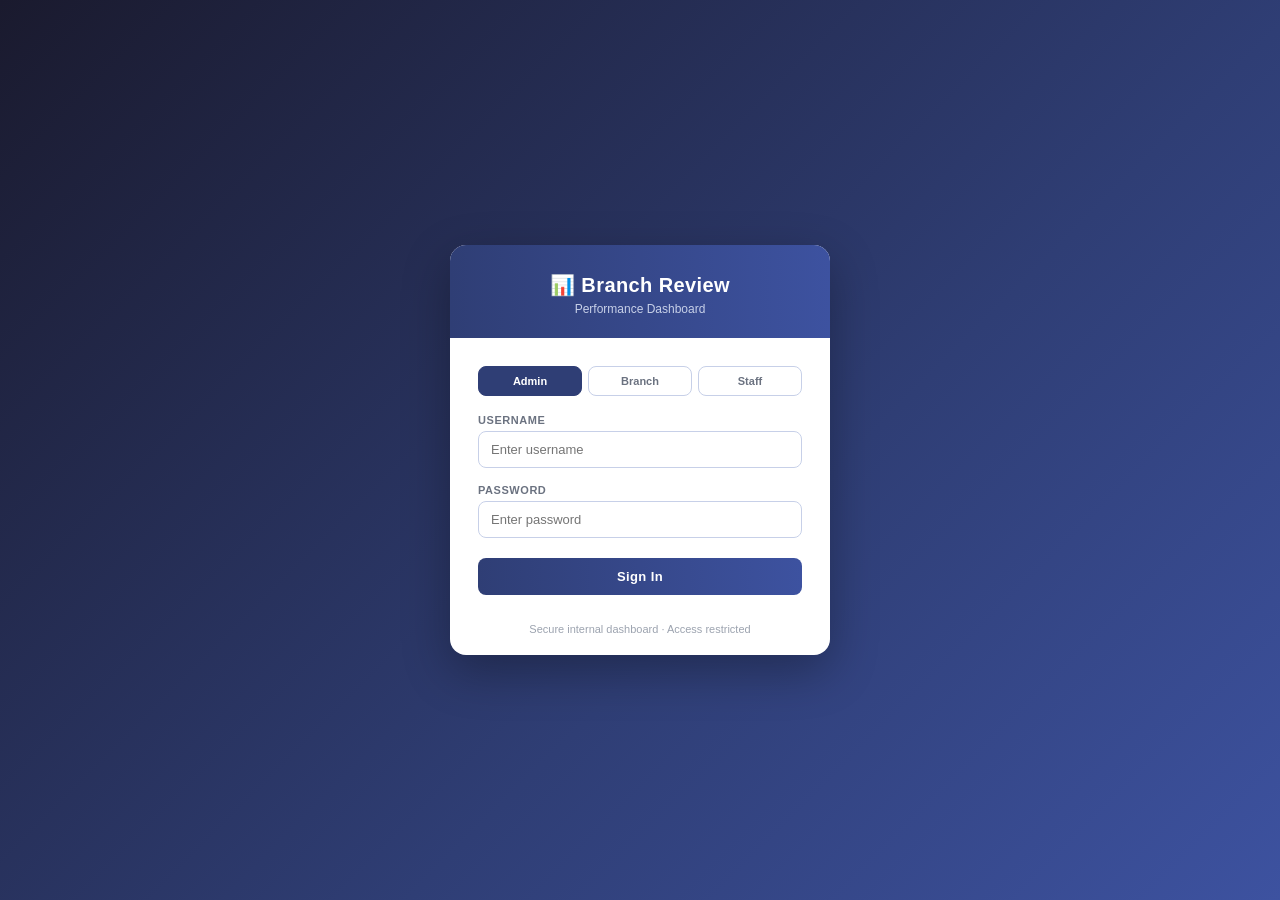
==== index.html @ fa58204f "Update index.html" ====
<!DOCTYPE html>
<html lang="en">
<head>
  <title>Branch Review Dashboard</title>
  <meta name="viewport" content="width=device-width, initial-scale=1">
  <link href="https://fonts.googleapis.com/css2?family=Inter:ital,opsz,wght@0,14..32,300;0,14..32,400;0,14..32,500;0,14..32,600;0,14..32,700;1,14..32,400&display=swap" rel="stylesheet">
  <style>
    *, *::before, *::after { box-sizing: border-box; margin: 0; padding: 0; }

    :root {
      --bg:        #f0f2f8;
      --surf:      #ffffff;
      --surf2:     #f7f8fc;
      --surf3:     #eef0f7;
      --border:    rgba(60,80,160,0.13);
      --border2:   rgba(60,80,160,0.22);
      --navy:      #1e3a8a;
      --navy2:     #2d4db0;
      --navy3:     #3b5ec4;
      --text:      #0f172a;
      --text2:     #475569;
      --text3:     #94a3b8;
      --green:     #166534;
      --green-l:   #dcfce7;
      --green-b:   #86efac;
      --amber:     #92400e;
      --amber-l:   #fef3c7;
      --amber-b:   #fcd34d;
      --red:       #991b1b;
      --red-l:     #fee2e2;
      --red-b:     #fca5a5;
      --blue:      #1e40af;
      --blue-l:    #dbeafe;
      --blue-b:    #93c5fd;
      /* RD teal */
      --teal:      #0f766e;
      --teal-l:    #ccfbf1;
      --teal-b:    #5eead4;
      --r:         14px;
      --r-sm:      9px;
      --shadow:    0 1px 3px rgba(15,23,80,.07), 0 4px 16px rgba(15,23,80,.05);
      --shadow-md: 0 4px 20px rgba(15,23,80,.13);
    }

    body {
      font-family: 'Inter', system-ui, sans-serif;
      background: var(--bg);
      color: var(--text);
      font-size: 13px;
      line-height: 1.5;
      min-height: 100vh;
      -webkit-font-smoothing: antialiased;
    }

    /* ━━━ TOPBAR ━━━ */
    .topbar {
      background: var(--navy);
      height: 54px;
      padding: 0 20px;
      display: flex;
      align-items: center;
      gap: 8px;
      position: sticky;
      top: 0;
      z-index: 400;
      box-shadow: 0 2px 12px rgba(15,23,80,.25);
    }
    .topbar h1 {
      font-size: 15px;
      font-weight: 700;
      color: #fff;
      flex: 1;
      min-width: 0;
      white-space: nowrap;
      overflow: hidden;
      text-overflow: ellipsis;
      letter-spacing: -.01em;
      display: flex;
      align-items: center;
      gap: 8px;
    }
    .topbar h1::before {
      content: '';
      display: inline-block;
      width: 26px; height: 26px;
      background: linear-gradient(135deg,#60a5fa,#818cf8);
      border-radius: 7px;
      flex-shrink: 0;
    }
    .topbar a.nav-link {
      font-size: 12px;
      font-family: inherit;
      text-decoration: none;
      padding: 6px 13px;
      border-radius: 7px;
      background: rgba(255,255,255,.10);
      color: rgba(255,255,255,.88);
      font-weight: 500;
      transition: background .15s;
      white-space: nowrap;
      border: 1px solid rgba(255,255,255,.12);
    }
    .topbar a.nav-link:hover { background: rgba(255,255,255,.18); }
    .topbar a.nav-link.admin-link {
      background: rgba(251,191,36,.15);
      color: #fbbf24;
      border-color: rgba(251,191,36,.25);
    }
    select {
      font-family: inherit;
      font-size: 12px;
      padding: 6px 10px;
      border: 1px solid rgba(255,255,255,.18);
      border-radius: 7px;
      background: rgba(255,255,255,.10);
      color: #fff;
      cursor: pointer;
      outline: none;
    }
    select option { background: #1e3a8a; color: #fff; }
    .tb-btn {
      font-family: inherit;
      font-size: 12px;
      padding: 6px 13px;
      border: 1px solid rgba(255,255,255,.15);
      border-radius: 7px;
      background: rgba(255,255,255,.10);
      color: rgba(255,255,255,.88);
      cursor: pointer;
      font-weight: 500;
      transition: background .15s;
      white-space: nowrap;
    }
    .tb-btn:hover { background: rgba(255,255,255,.18); }
    .tb-btn.danger {
      background: rgba(239,68,68,.15);
      border-color: rgba(239,68,68,.25);
      color: #fca5a5;
    }
    .tb-btn.danger:hover { background: rgba(239,68,68,.25); }
    #userInfo { font-size: 11px; color: rgba(255,255,255,.4); white-space: nowrap; flex-shrink: 0; }
    .topbar-controls { display: contents; }
    .tb-hamburger { display: none; }

    /* ━━━ LAYOUT ━━━ */
    .main {
      padding: 16px 18px;
      display: flex;
      flex-direction: column;
      gap: 14px;
      max-width: 1440px;
      margin: 0 auto;
    }

    /* ━━━ BASE CARD ━━━ */
    .card {
      background: var(--surf);
      border: 1px solid var(--border);
      border-radius: var(--r);
      overflow: hidden;
      box-shadow: var(--shadow);
    }

    /* ━━━ CARD HEADER ━━━ */
    .card-head {
      padding: 12px 18px;
      border-bottom: 1px solid var(--border);
      display: flex;
      align-items: center;
      justify-content: space-between;
      flex-wrap: wrap;
      gap: 6px;
      background: var(--navy);
    }
    .card-head h2 {
      font-size: 13px;
      font-weight: 600;
      color: #fff;
      letter-spacing: -.01em;
    }
    .card-head .ch-sub {
      font-size: 11px;
      color: rgba(255,255,255,.45);
    }

    /* ━━━ MONTH ROW ━━━ */
    .months-row {
      display: flex;
      flex-wrap: wrap;
      gap: 5px;
      padding: 11px 16px;
      border-bottom: 1px solid var(--border);
      align-items: center;
      background: var(--surf2);
    }
    .months-lbl {
      font-size: 10px;
      font-weight: 600;
      letter-spacing: .08em;
      text-transform: uppercase;
      color: var(--text3);
      margin-right: 4px;
      flex-shrink: 0;
    }
    .chip {
      display: inline-block;
      padding: 4px 11px;
      border-radius: 20px;
      background: var(--surf);
      border: 1px solid var(--border2);
      font-size: 11px;
      cursor: pointer;
      color: var(--text2);
      font-weight: 500;
      transition: all .14s;
      user-select: none;
    }
    .chip.on {
      background: var(--navy);
      color: #fff;
      border-color: var(--navy);
      font-weight: 600;
    }
    .chip:hover:not(.on) { background: var(--surf3); border-color: var(--navy3); color: var(--navy); }
    .chip-action {
      font-family: inherit;
      font-size: 10px;
      padding: 4px 10px;
      border-radius: 20px;
      background: transparent;
      border: 1px solid var(--border2);
      color: var(--text3);
      cursor: pointer;
      transition: all .14s;
    }
    .chip-action:hover { background: var(--surf3); color: var(--text2); border-color: var(--border2); }

    /* ━━━ KPI METRICS ROW ━━━ */
    .metrics-row {
      display: grid;
      grid-template-columns: repeat(auto-fit, minmax(140px, 1fr));
      gap: 12px;
      padding: 14px 16px;
      background: var(--surf2);
      border-bottom: 1px solid var(--border);
    }
    .mc {
      background: var(--surf);
      border-radius: var(--r-sm);
      padding: 13px 15px;
      border: 1px solid var(--border);
      position: relative;
      overflow: hidden;
      transition: box-shadow .18s;
    }
    .mc:hover { box-shadow: var(--shadow-md); }
    .mc::after {
      content: '';
      position: absolute;
      left: 0; top: 0; bottom: 0;
      width: 3px;
      background: linear-gradient(180deg, #60a5fa, #818cf8);
      border-radius: 3px 0 0 3px;
    }
    .mc.mc-green::after { background: linear-gradient(180deg,#4ade80,#22c55e); }
    .mc.mc-red::after   { background: linear-gradient(180deg,#f87171,#ef4444); }
    .mc.mc-amber::after { background: linear-gradient(180deg,#fbbf24,#f59e0b); }
    .mc.mc-rddue { background: #fef2f2; }
    .mc.mc-rddue::after { background: linear-gradient(180deg,#f87171,#b91c1c); }
    .mc.mc-rddue:hover { box-shadow: 0 2px 10px rgba(220,38,38,.18); }
    .ml { font-size: 10px; color: var(--text3); margin-bottom: 5px; text-transform: uppercase; letter-spacing: .07em; font-weight: 600; }
    .mv { font-size: 22px; font-weight: 700; line-height: 1.1; font-variant-numeric: tabular-nums; }
    .ms { font-size: 10px; color: var(--text3); margin-top: 3px; }

    /* ━━━ TABLES ━━━ */
    table { width: 100%; border-collapse: collapse; font-size: 12px; }
    thead th {
      background: var(--surf2);
      color: var(--text3);
      padding: 9px 13px;
      text-align: left;
      font-weight: 600;
      font-size: 10px;
      letter-spacing: .07em;
      text-transform: uppercase;
      border-bottom: 1px solid var(--border);
      white-space: nowrap;
    }
    td {
      padding: 9px 13px;
      border-bottom: 1px solid var(--border);
      vertical-align: middle;
    }
    tr:last-child td { border-bottom: none; }
    tbody tr:hover td { background: var(--surf2); }

    /* staff card layout — flex-based rows, no tables */

    /* ━━━ PROGRESS BAR ━━━ */
    .bar-wrap { display: flex; align-items: center; gap: 7px; }
    .bar-bg {
      flex: 1;
      height: 6px;
      border-radius: 3px;
      background: var(--surf3);
      overflow: hidden;
      min-width: 50px;
    }
    .bar-fill { height: 100%; border-radius: 3px; transition: width .4s ease; }

    /* ━━━ BADGES ━━━ */
    .badge {
      font-size: 10px;
      padding: 2px 8px;
      border-radius: 20px;
      font-weight: 600;
      white-space: nowrap;
      letter-spacing: .02em;
      display: inline-block;
    }
    .bg { background: var(--red-l);   color: var(--red);   border: 1px solid var(--red-b); }
    .ba { background: var(--amber-l); color: var(--amber); border: 1px solid var(--amber-b); }
    .bn { background: var(--green-l); color: var(--green); border: 1px solid var(--green-b); }
    .bb { background: var(--blue-l);  color: var(--blue);  border: 1px solid var(--blue-b); }

    /* ━━━ TABS ━━━ */
    .tab-row {
      display: flex;
      border-bottom: 1px solid var(--border);
      overflow-x: auto;
      background: var(--surf2);
      scrollbar-width: none;
    }
    .tab-row::-webkit-scrollbar { display: none; }
    .tab {
      padding: 12px 18px;
      font-size: 12px;
      cursor: pointer;
      border-bottom: 2px solid transparent;
      color: var(--text3);
      white-space: nowrap;
      flex-shrink: 0;
      font-weight: 500;
      transition: all .14s;
    }
    .tab.on { border-bottom-color: var(--navy); color: var(--navy); background: var(--surf); font-weight: 600; }
    .tab:hover:not(.on) { background: var(--surf3); color: var(--text2); }
    .tp { display: none; }
    .tp.on { display: block; }

    /* ━━━ STAFF GRID ━━━ */
    .staff-grid {
      display: grid;
      grid-template-columns: repeat(auto-fill, minmax(520px, 1fr));
      gap: 20px;
      padding: 20px;
    }

    /* ━━━ STAFF CARD ━━━ */
    .sc {
      background: var(--surf);
      border-radius: 20px;
      overflow: hidden;
      box-shadow: 0 1px 4px rgba(15,23,80,.06), 0 6px 24px rgba(15,23,80,.08), 0 0 0 1px rgba(60,80,160,.10);
      transition: box-shadow .3s, transform .2s;
      position: relative;
      display: flex;
      flex-direction: column;
    }
    .sc:hover {
      box-shadow: 0 8px 32px rgba(15,23,80,.15), 0 24px 56px rgba(15,23,80,.10), 0 0 0 1px rgba(60,80,160,.16);
      transform: translateY(-3px);
    }

    /* ── Card header ── */
    .sc-head {
      padding: 20px 22px 18px;
      background: linear-gradient(135deg, #1a3475 0%, #2347a8 55%, #3358c8 100%);
      display: flex;
      align-items: center;
      gap: 16px;
      position: relative;
      overflow: hidden;
    }
    /* Decorative soft radial glow */
    .sc-head::after {
      content: '';
      position: absolute;
      right: -30px; top: -40px;
      width: 140px; height: 140px;
      border-radius: 50%;
      background: radial-gradient(circle, rgba(255,255,255,.10) 0%, transparent 70%);
      pointer-events: none;
    }

    .avatar {
      width: 46px; height: 46px;
      border-radius: 14px;
      background: rgba(255,255,255,.15);
      border: 2px solid rgba(255,255,255,.25);
      display: flex;
      align-items: center;
      justify-content: center;
      font-size: 15px;
      font-weight: 800;
      color: #fff;
      flex-shrink: 0;
      letter-spacing: .04em;
      box-shadow: 0 4px 12px rgba(0,0,0,.22), inset 0 1px 0 rgba(255,255,255,.18);
    }

    .sc-info { flex: 1; min-width: 0; }
    .sc-name {
      font-size: 16px;
      font-weight: 700;
      color: #fff;
      letter-spacing: -.015em;
      line-height: 1.2;
      white-space: nowrap;
      overflow: hidden;
      text-overflow: ellipsis;
    }
    .doj-tag {
      font-size: 11px;
      color: rgba(255,255,255,.55);
      font-weight: 400;
      margin-top: 4px;
      display: flex;
      align-items: center;
      gap: 4px;
    }
    .doj-yrs {
      color: #93c5fd;
      font-weight: 700;
      background: rgba(147,197,253,.12);
      padding: 1px 6px;
      border-radius: 20px;
    }

    /* Overall % pill — right side of header */
    .sc-pill-wrap {
      display: flex;
      flex-direction: column;
      align-items: flex-end;
      gap: 4px;
      flex-shrink: 0;
    }
    .sc-overall-pill {
      font-size: 18px;
      font-weight: 800;
      padding: 6px 14px;
      border-radius: 12px;
      letter-spacing: -.02em;
      line-height: 1;
    }
    .sc-period-lbl {
      font-size: 10px;
      color: rgba(255,255,255,.45);
      font-weight: 500;
      letter-spacing: .04em;
      text-transform: uppercase;
    }

    /* ── Product rows ── */
    .sc-products { flex: 1; padding: 0; }

    .sc-prod-row {
      display: grid;
      grid-template-columns: 1fr auto;
      gap: 0;
      border-bottom: 1px solid #f0f2fa;
      padding: 0;
    }
    .sc-prod-row:last-child { border-bottom: none; }

    .sc-prod-main {
      padding: 14px 18px;
      display: flex;
      flex-direction: column;
      gap: 8px;
    }

    .sc-prod-top {
      display: flex;
      align-items: center;
      gap: 9px;
    }
    .prod-dot {
      width: 9px; height: 9px;
      border-radius: 50%;
      flex-shrink: 0;
    }
    .prod-name {
      font-size: 12px;
      font-weight: 700;
      color: var(--text);
      text-transform: uppercase;
      letter-spacing: .06em;
    }

    .sc-amounts {
      display: flex;
      align-items: baseline;
      gap: 6px;
      flex-wrap: wrap;
    }
    .sc-ach {
      font-size: 18px;
      font-weight: 800;
      color: var(--navy);
      font-variant-numeric: tabular-nums;
      letter-spacing: -.02em;
      cursor: pointer;
    }
    .sc-ach:hover { text-decoration: underline; text-underline-offset: 3px; text-decoration-color: rgba(59,130,246,.5); }
    .sc-sep { font-size: 12px; color: var(--text3); }
    .sc-tgt {
      font-size: 12px;
      color: var(--text3);
      font-weight: 500;
      font-variant-numeric: tabular-nums;
    }
    .sc-tgt-lbl { font-size: 10px; color: var(--text3); }

    /* Progress bar inline */
    .sc-bar-row {
      display: flex;
      align-items: center;
      gap: 8px;
      flex-wrap: wrap;
    }
    .sc-bar-bg {
      flex: 1;
      height: 4px;
      border-radius: 4px;
      background: #e8ebf8;
      overflow: hidden;
      min-width: 40px;
    }
    .sc-bar-fill {
      height: 100%;
      border-radius: 4px;
      transition: width .5s cubic-bezier(.4,0,.2,1);
    }
    .sc-pct-lbl {
      font-size: 11px;
      font-weight: 700;
      min-width: 34px;
      text-align: right;
      font-variant-numeric: tabular-nums;
    }
    .sc-gap {
      font-size: 11px;
      font-weight: 700;
      padding: 2px 7px;
      border-radius: 6px;
    }
    .sc-gap.pos { background: #dcfce7; color: #15803d; }
    .sc-gap.neg { background: #fee2e2; color: #b91c1c; }
    .sc-gap.neu { background: #f1f5f9; color: var(--text3); }

    /* YTD gap — slightly muted style to distinguish from period gap */
    .sc-gap-ytd {
      font-size: 11px;
      font-weight: 700;
      padding: 2px 7px;
      border-radius: 6px;
      border: 1px dashed;
      display: inline-flex;
      align-items: center;
      gap: 3px;
    }
    .sc-gap-ytd.pos { background: #f0fdf4; color: #15803d; border-color: #86efac; }
    .sc-gap-ytd.neg { background: #fff5f5; color: #b91c1c; border-color: #fca5a5; }
    .sc-gap-ytd.neu { background: #f8fafc; color: var(--text3); border-color: #cbd5e1; }
    .sc-gap-ytd-lbl { font-size: 9px; font-weight: 800; letter-spacing: .06em; opacity: .75; }

    /* Right side: badge */
    .sc-prod-right {
      padding: 14px 16px 14px 0;
      display: flex;
      flex-direction: column;
      align-items: flex-end;
      justify-content: center;
      gap: 6px;
    }

    /* Outstanding inlined under each product */
    .sc-outstanding {
      margin: 0 18px 12px;
      padding: 9px 12px;
      border-radius: 10px;
      display: flex;
      align-items: center;
      gap: 10px;
      border: 1px solid;
    }
    .sc-outstanding.out-inv { background: #eff6ff; border-color: #bfdbfe; }
    .sc-outstanding.out-gl  { background: #fffbeb; border-color: #fde68a; }
    .sc-outstanding.out-rd  { background: #f0fdfa; border-color: #a7f3d0; }
    .sc-out-icon {
      width: 30px; height: 30px;
      border-radius: 8px;
      display: flex; align-items: center; justify-content: center;
      font-size: 15px; flex-shrink: 0;
    }
    .out-inv .sc-out-icon { background: #dbeafe; }
    .out-gl  .sc-out-icon { background: #fef3c7; }
    .out-rd  .sc-out-icon { background: #ccfbf1; }
    .sc-out-info { flex: 1; min-width: 0; }
    .sc-out-lbl {
      font-size: 10px; font-weight: 600;
      text-transform: uppercase; letter-spacing: .07em;
      margin-bottom: 1px;
    }
    .out-inv .sc-out-lbl { color: #1e40af; }
    .out-gl  .sc-out-lbl { color: #92400e; }
    .out-rd  .sc-out-lbl { color: #0f766e; }
    .sc-out-val {
      font-size: 15px; font-weight: 800;
      font-variant-numeric: tabular-nums;
    }
    .out-inv .sc-out-val { color: #1d4ed8; }
    .out-gl  .sc-out-val { color: #b45309; }
    .out-rd  .sc-out-val { color: #0f766e; }

    /* RD Due pill — sits beside RD Outstanding, clickable drill-down */
    .sc-outstanding.out-rddue { background: #fef2f2; border-color: #fecaca; cursor: pointer; transition: box-shadow .15s, transform .15s; }
    .sc-outstanding.out-rddue:hover { box-shadow: 0 2px 8px rgba(220,38,38,.18); transform: translateY(-1px); }
    .out-rddue .sc-out-icon { background: #fee2e2; }
    .out-rddue .sc-out-lbl  { color: #b91c1c; }
    .out-rddue .sc-out-val  { color: #b91c1c; }
    .sc-out-sub {
      font-size: 10.5px; font-weight: 600; color: #b91c1c; opacity: .75;
      margin-top: 1px;
    }
    .sc-out-chevron { font-size: 11px; color: #b91c1c; opacity: .55; margin-left: 4px; }

    /* BL branch row */
    .sc-bl-row {
      display: flex;
      align-items: center;
      gap: 9px;
      padding: 14px 18px;
      border-bottom: 1px solid #f0f2fa;
    }
    .sc-bl-row:last-child { border-bottom: none; }
    .sc-bl-ach {
      font-size: 18px; font-weight: 800;
      color: var(--navy); font-variant-numeric: tabular-nums;
      cursor: pointer;
    }
    .sc-bl-ach:hover { text-decoration: underline; text-underline-offset: 3px; }
    .sc-bl-note { font-size: 11px; color: var(--text3); font-style: italic; }

    /* ━━━ RANKINGS ━━━ */
    .rank-row {
      display: flex;
      align-items: center;
      gap: 10px;
      padding: 10px 16px;
      border-bottom: 1px solid var(--border);
      font-size: 12px;
      background: var(--surf);
      transition: background .13s;
    }
    .rank-row:last-child { border-bottom: none; }
    .rank-row:hover { background: var(--surf2); }
    .rnum {
      width: 26px; height: 26px;
      border-radius: 50%;
      background: var(--surf3);
      display: flex;
      align-items: center;
      justify-content: center;
      font-size: 10px;
      font-weight: 700;
      flex-shrink: 0;
      border: 1px solid var(--border2);
      color: var(--navy2);
    }
    .rnum.gold   { background: #fef3c7; color: #92400e; border-color: #fcd34d; }
    .rnum.silver { background: #f1f5f9; color: #64748b; border-color: #cbd5e1; }
    .rnum.bronze { background: #fef0e6; color: #9a3412; border-color: #fdba74; }

    /* ━━━ SECTION DIVIDERS ━━━ */
    .sec-label {
      font-size: 10px;
      font-weight: 700;
      letter-spacing: .09em;
      color: var(--text3);
      padding: 8px 16px;
      text-transform: uppercase;
      background: var(--surf2);
      border-top: 1px solid var(--border);
      border-bottom: 1px solid var(--border);
      display: flex;
      align-items: center;
      gap: 7px;
    }
    .sec-dot {
      width: 6px; height: 6px;
      border-radius: 50%;
      flex-shrink: 0;
    }

    /* ━━━ CORRECTIVE ACTION CARDS ━━━ */
    .ca-grid {
      display: grid;
      grid-template-columns: repeat(auto-fill, minmax(275px, 1fr));
      gap: 12px;
      padding: 14px;
    }
    .ca-card {
      border-radius: var(--r);
      overflow: hidden;
      border: 1px solid #e4e4e4;
      box-shadow: var(--shadow);
      transition: box-shadow .2s;
    }
    .ca-card:hover { box-shadow: var(--shadow-md); }
    .ca-head {
      padding: 10px 14px;
      font-size: 12px;
      font-weight: 600;
      border-bottom: 1px solid rgba(0,0,0,.09);
      display: flex;
      align-items: center;
      justify-content: space-between;
    }
    .ca-body { padding: 12px 14px; background: var(--surf); font-size: 12px; color: var(--text2); }
    .ca-stats {
      display: flex;
      gap: 12px;
      margin-bottom: 10px;
      font-size: 11px;
      flex-wrap: wrap;
      padding-bottom: 8px;
      border-bottom: 1px solid var(--border);
    }
    .step {
      display: flex;
      gap: 8px;
      align-items: flex-start;
      margin-bottom: 7px;
      padding-bottom: 7px;
      border-bottom: 1px dashed var(--border);
    }
    .step:last-child { margin-bottom: 0; padding-bottom: 0; border-bottom: none; }
    .snum {
      width: 20px; height: 20px;
      border-radius: 50%;
      background: var(--navy);
      color: #fff;
      display: flex;
      align-items: center;
      justify-content: center;
      font-size: 9px;
      font-weight: 700;
      flex-shrink: 0;
      margin-top: 1px;
    }

    /* ━━━ TREND ━━━ */
    .trend-up { color: var(--green); font-weight: 700; }
    .trend-dn { color: var(--red);   font-weight: 700; }

    /* ━━━ EMPTY / SPINNER ━━━ */
    .empty   { padding: 40px; text-align: center; color: var(--text3); font-size: 13px; }
    .spinner { padding: 50px; text-align: center; color: var(--text3); font-size: 14px; }

    /* ━━━ MODAL ━━━ */
    .overlay {
      display: none;
      position: fixed;
      inset: 0;
      background: rgba(10,16,60,.55);
      z-index: 500;
      align-items: center;
      justify-content: center;
      padding: 16px;
      backdrop-filter: blur(4px);
    }
    .overlay.open { display: flex; }
    .modal {
      background: var(--surf);
      border-radius: var(--r);
      width: 460px;
      max-width: 100%;
      max-height: 88vh;
      overflow-y: auto;
      border: 1px solid var(--border);
      box-shadow: 0 24px 64px rgba(15,23,80,.28);
    }
    .modal-head {
      padding: 13px 16px;
      border-bottom: 1px solid var(--border);
      display: flex;
      align-items: center;
      justify-content: space-between;
      background: var(--navy);
      border-radius: var(--r) var(--r) 0 0;
    }
    .modal-head h3 { font-size: 13px; font-weight: 600; color: #fff; }
    .mclose {
      background: rgba(255,255,255,.12);
      border: none;
      width: 26px; height: 26px;
      border-radius: 50%;
      color: rgba(255,255,255,.7);
      cursor: pointer;
      font-size: 16px;
      line-height: 1;
      display: flex;
      align-items: center;
      justify-content: center;
      transition: background .14s;
    }
    .mclose:hover { background: rgba(255,255,255,.22); color: #fff; }
    .modal-body { padding: 16px 18px; }

    /* ━━━ MODAL OUTSTANDING BLOCK ━━━ */
    .out-block {
      margin-top: 12px;
      padding: 11px 14px;
      border-radius: var(--r-sm);
      display: flex;
      align-items: center;
      gap: 12px;
      border: 1px solid;
    }
    .out-block.inv { background: #eff6ff; border-color: #bfdbfe; }
    .out-block.gl  { background: #fffbeb; border-color: #fde68a; }
    .out-block.rd  { background: #f0fdfa; border-color: #99f6e4; }
    .out-icon {
      width: 34px; height: 34px;
      border-radius: 9px;
      display: flex;
      align-items: center;
      justify-content: center;
      font-size: 17px;
      flex-shrink: 0;
    }
    .inv .out-icon { background: #dbeafe; }
    .gl  .out-icon { background: #fef3c7; }
    .rd  .out-icon { background: #ccfbf1; }
    .out-lbl  { font-size: 10px; font-weight: 600; text-transform: uppercase; letter-spacing: .07em; margin-bottom: 2px; }
    .inv .out-lbl { color: #1e40af; }
    .gl  .out-lbl { color: #92400e; }
    .rd  .out-lbl { color: #0f766e; }
    .out-val  { font-size: 17px; font-weight: 700; }
    .inv .out-val { color: #1e40af; }
    .gl  .out-val  { color: #92400e; }
    .rd  .out-val  { color: #0f766e; }
    .out-block.rddue { background: #fef2f2; border-color: #fecaca; }
    .rddue .out-icon { background: #fee2e2; }
    .rddue .out-lbl  { color: #b91c1c; }
    .rddue .out-val  { color: #b91c1c; }
    .out-block .out-sub { font-size: 11px; color: #7f1d1d; opacity: .8; margin-top: 3px; }

    /* ━━━ REVIEWED BAR ━━━ */
    #reviewedBar {
      display: none;
      position: fixed;
      bottom: 0; left: 0; right: 0;
      z-index: 300;
      background: var(--navy);
      padding: 11px 18px;
      flex-direction: row;
      align-items: center;
      justify-content: space-between;
      box-shadow: 0 -3px 14px rgba(15,23,80,.22);
      flex-wrap: wrap;
      gap: 8px;
      border-top: 1px solid rgba(255,255,255,.1);
    }
    #reviewedBtn {
      padding: 8px 20px;
      background: #22c55e;
      color: #fff;
      border: none;
      border-radius: 8px;
      font-size: 12px;
      font-weight: 600;
      cursor: pointer;
      font-family: inherit;
      transition: opacity .15s;
    }
    #reviewedBtn:hover { opacity: .88; }

    /* ━━━ RESPONSIVE ━━━ */
    @media (max-width: 640px) {
      .topbar { padding: 0 12px; height: 50px; gap: 7px; }
      .topbar h1 { font-size: 13px; }
      .main { padding: 10px 10px; gap: 10px; }
      .metrics-row { grid-template-columns: 1fr 1fr; gap: 9px; padding: 11px 13px; }
      .staff-grid { grid-template-columns: 1fr; padding: 10px; gap: 14px; }
      .ca-grid { grid-template-columns: 1fr; padding: 10px; }
      .tab { padding: 10px 13px; font-size: 11px; }
      .sc-head { padding: 16px 16px 14px; gap: 12px; }
      .sc-name { font-size: 14px; }
      .sc-overall-pill { font-size: 16px; padding: 5px 11px; }
      .sc-prod-main { padding: 12px 14px; }
      .sc-prod-right { padding: 12px 12px 12px 0; }
      .sc-ach { font-size: 16px; }
      .sc-outstanding { margin: 0 14px 10px; }
    }

    /* ━━━ MOBILE TOPBAR MENU — collapses selects/links/buttons into a
       dropdown behind a hamburger, instead of cramming/wrapping in one row ━━━ */
    @media (max-width: 768px) {
      .tb-hamburger {
        display: flex; align-items: center; justify-content: center;
        width: 34px; height: 34px; flex-shrink: 0;
        border: 1px solid rgba(255,255,255,.18);
        border-radius: 7px;
        background: rgba(255,255,255,.10);
        color: #fff; font-size: 17px; line-height: 1;
        cursor: pointer;
      }
      .tb-hamburger:hover { background: rgba(255,255,255,.18); }
      .tb-hamburger.open { background: rgba(255,255,255,.22); }

      .topbar-controls {
        display: none;
        position: fixed;
        top: 50px; left: 0; right: 0;
        background: var(--navy);
        flex-direction: column;
        align-items: stretch;
        gap: 9px;
        padding: 14px 14px 20px;
        max-height: calc(100vh - 50px);
        overflow-y: auto;
        box-shadow: 0 10px 24px rgba(15,23,80,.4);
        z-index: 399;
        -webkit-overflow-scrolling: touch;
      }
      .topbar-controls.open { display: flex; }
      .topbar-controls .nav-link,
      .topbar-controls select,
      .topbar-controls .tb-btn {
        width: 100%;
        box-sizing: border-box;
        text-align: center;
        padding: 11px 14px;
        font-size: 13px;
      }
      .topbar-controls #adminReportLink { display: block; }
      .topbar-controls #adminReportLink .nav-link { display: block; margin-bottom: 9px; }
      .topbar-controls #adminReportLink .nav-link:last-child { margin-bottom: 0; }
      .topbar-controls #userInfo {
        text-align: center; padding: 4px 0 2px;
        border-top: 1px solid rgba(255,255,255,.12);
        margin-top: 3px; padding-top: 10px;
      }
    }

    /* ━━━━━━━━━━━━━━━━━━━━━━━━━━━━━━━━━━━━━━━━━━━━━━━━━━━━━━━
       EMPLOYEE PROFILE — additive only, does not alter any
       existing rule above. Uses its own overlay/modal ids.
       Full-screen popup, figures only — no bars/graphs.
    ━━━━━━━━━━━━━━━━━━━━━━━━━━━━━━━━━━━━━━━━━━━━━━━━━━━━━━━ */
    #profOverlay { padding: 0; }
    .modal-full {
      width: 100vw; height: 100vh;
      max-width: 100vw; max-height: 100vh;
      border-radius: 0;
      display: flex; flex-direction: column;
    }
    .modal-full .modal-head { border-radius: 0; flex-shrink: 0; }
    .modal-full .modal-body { flex: 1; overflow-y: auto; padding: 20px 22px 40px; }
    .prof-scroll-inner { max-width: 900px; margin: 0 auto; }

    .prof-search {
      width: 100%;
      padding: 10px 12px;
      border-radius: var(--r-sm);
      border: 1px solid var(--border2);
      font-size: 13px;
      font-family: inherit;
      background: var(--surf2);
      color: var(--text);
    }
    .prof-search:focus { outline: none; border-color: var(--navy3); }
    .prof-pick-row {
      display: flex; align-items: center; gap: 10px;
      padding: 10px 8px;
      border-radius: var(--r-sm);
      cursor: pointer;
      transition: background .12s;
      max-width: 560px;
    }
    .prof-pick-row:hover { background: var(--surf3); }
    .prof-pick-row + .prof-pick-row { border-top: 1px solid var(--border); }

    .prof-back {
      display: inline-block;
      font-size: 12px;
      font-weight: 600;
      color: var(--navy3);
      cursor: pointer;
      margin-bottom: 14px;
    }
    .prof-back:hover { text-decoration: underline; }

    .prof-head {
      display: flex; align-items: center; gap: 16px;
      padding-bottom: 16px;
      border-bottom: 1px solid var(--border);
      margin-bottom: 16px;
      flex-wrap: wrap;
    }
    .prof-name { font-size: 19px; font-weight: 700; color: var(--text); }
    .prof-meta-grid {
      display: flex; flex-wrap: wrap; gap: 4px 22px;
      margin-top: 6px;
    }
    .prof-meta-item { font-size: 12px; color: var(--text2); }
    .prof-meta-item b { color: var(--text); font-weight: 600; }
    .prof-rank-pill { font-size: 24px; font-weight: 800; line-height: 1; }

    .prof-stats-grid {
      display: grid; grid-template-columns: repeat(3,1fr); gap: 10px;
      margin-bottom: 4px;
    }
    .prof-stat {
      background: var(--surf2);
      border: 1px solid var(--border);
      border-radius: var(--r-sm);
      padding: 10px;
      text-align: center;
    }
    .prof-stat-v { font-size: 15px; font-weight: 700; color: var(--text); }
    .prof-stat-l { font-size: 10px; color: var(--text3); margin-top: 3px; font-weight: 500; }

    .prof-insight-box {
      background: var(--surf2);
      border: 1px solid var(--border);
      border-radius: var(--r-sm);
      padding: 4px 12px;
    }
    .prof-insight-row {
      padding: 8px 0;
      font-size: 12.5px;
      color: var(--text2);
      line-height: 1.5;
    }
    .prof-insight-row + .prof-insight-row { border-top: 1px dashed var(--border); }
    .prof-insight-row b { color: var(--text); }

    /* ── Outstanding summary cards (figures only) ── */
    .prof-outstanding-grid {
      display: grid; grid-template-columns: repeat(auto-fit,minmax(160px,1fr)); gap: 10px;
    }
    .prof-out-card {
      background: var(--surf2);
      border: 1px solid var(--border);
      border-radius: var(--r-sm);
      padding: 10px 12px;
    }
    .prof-out-card .lbl { font-size: 10px; text-transform: uppercase; color: var(--text3); font-weight: 600; letter-spacing: .05em; }
    .prof-out-card .val { font-size: 16px; font-weight: 700; color: var(--text); margin-top: 3px; }
    .prof-out-card .sub { font-size: 10.5px; color: var(--text3); margin-top: 2px; }
    .prof-out-card.due { cursor: pointer; }
    .prof-out-card.due:hover { border-color: var(--border2); }

    /* ── Per-product detail block ── */
    .prof-detail-block {
      border: 1px solid var(--border);
      border-radius: var(--r-sm);
      margin-bottom: 16px;
      overflow: hidden;
    }
    .prof-detail-head {
      background: var(--surf2);
      padding: 10px 14px;
      font-weight: 700;
      font-size: 13px;
      display: flex; align-items: center; gap: 8px;
      border-bottom: 1px solid var(--border);
    }
    .prof-detail-body { padding: 14px; }
    .prof-subhead {
      font-size: 10.5px; font-weight: 700; text-transform: uppercase; letter-spacing: .06em;
      color: var(--text3); margin: 14px 0 8px;
    }
    .prof-subhead:first-child { margin-top: 0; }

    .prof-figure-table { width: 100%; border-collapse: collapse; font-size: 12px; }
    .prof-figure-table th {
      text-align: right; padding: 6px 8px; font-size: 10px; text-transform: uppercase;
      letter-spacing: .04em; color: var(--text3); border-bottom: 1px solid var(--border2);
    }
    .prof-figure-table th:first-child { text-align: left; }
    .prof-figure-table td { padding: 7px 8px; text-align: right; border-bottom: 1px solid var(--border); }
    .prof-figure-table td:first-child { text-align: left; font-weight: 600; }
    .prof-figure-table tr:last-child td { border-bottom: none; }
    .prof-figure-table tr.total-row td { font-weight: 700; background: var(--surf2); }
    .prof-gap-pos { color: var(--green); font-weight: 700; }
    .prof-gap-neg { color: var(--red); font-weight: 700; }
    .prof-gap-neu { color: var(--text2); font-weight: 700; }

    @media (max-width: 640px) {
      .modal-full .modal-body { padding: 14px 12px 32px; }
      .prof-stats-grid { grid-template-columns: 1fr 1fr; }
      .prof-figure-table { font-size: 11px; }
      .prof-figure-table th, .prof-figure-table td { padding: 5px 5px; }
    }
  </style>
</head>
<body>

<!-- ━━━ TOPBAR ━━━ -->
<div class="topbar">
  <h1>Branch Review Dashboard</h1>
  <button class="tb-hamburger" id="tbHamburger" onclick="toggleTopbarMenu()" aria-label="Menu">☰</button>
  <div class="topbar-controls" id="topbarControls">
    <a class='nav-link' href='/staff_dashboard'>Staff Productivity</a>
    <span id="adminReportLink" style="display:none">
      <a class='nav-link admin-link' href='/admin_report'>📋 Admin Report</a>
      <a href="#" onclick="openSNLReview();return false;" class="nav-link admin-link">🏢 SNL Review</a>
    </span>
    <select id="branchSel" onchange="onBranch();closeTopbarMenu()" style="display:none"></select>
    <select id="modeSel" onchange="onMode();closeTopbarMenu()">
      <option value="all">All staff</option>
      <option value="single">Individual</option>
    </select>
    <select id="staffSel" style="display:none" onchange="render();closeTopbarMenu()"></select>
    <span id="userInfo"></span>
    <button class="tb-btn" onclick="openProfilePicker();closeTopbarMenu()">👤 Employee Profile</button>
    <button class="tb-btn" onclick="doExport();closeTopbarMenu()">↓ Export</button>
    <button class="tb-btn danger" onclick="doLogout()">Logout</button>
  </div>
</div>

<div class="main" id="mainArea">
  <div class="spinner" id="loader">⏳ Connecting to Google Sheets…</div>
</div>

<div class="overlay" id="overlay" onclick="maybeClose(event)">
  <div class="modal" id="modal">
    <div class="modal-head">
      <h3 id="modalTitle">Details</h3>
      <button class="mclose" onclick="closeModal()">×</button>
    </div>
    <div class="modal-body" id="modalBody"></div>
  </div>
</div>

<!-- ━━━ EMPLOYEE PROFILE — dedicated overlay, independent of the modal above ━━━ -->
<div class="overlay" id="profOverlay" onclick="maybeCloseProfile(event)">
  <div class="modal modal-full" id="profModal">
    <div class="modal-head">
      <h3 id="profModalTitle">Employee Profile</h3>
      <button class="mclose" onclick="closeProfileModal()">×</button>
    </div>
    <div class="modal-body" id="profModalBody"></div>
  </div>
</div>


<script>
/* ── SSO SEED ──
   When this page is opened from another SML dashboard via openSNLReview(),
   it arrives with ?sso=1&brToken=...&brRole=... in the URL.
   Seed localStorage from those params before the SESSION check below runs,
   so the user lands directly on the dashboard without seeing the login page.
   The params are then stripped from the URL for cleanliness.
*/
(function() {
  const p = new URLSearchParams(window.location.search);
  if (p.get("sso") === "1") {
    ["brToken","brRole","brBranch","brName","brEmpId","brLoginDate"].forEach(k => {
      const v = p.get(k);
      if (v) localStorage.setItem(k, v);
    });
    // Clean the URL — replace the current history entry without the params
    const clean = window.location.pathname;
    window.history.replaceState(null, "", clean);
  }
})();

const API      = "https://script.google.com/macros/s/AKfycbzy_um_SLPLkZAEvEjYGKR8N3QYXORaRJBe9_soQSUWhTY1sAhSYev3hWtywxFE3mvQtw/exec";
const AUTH_URL = "https://script.google.com/macros/s/AKfycbzTPB10fdiNYo2mRF_pIsUuPfOhFW02_omSZYCPhPq_ybtVYqz5HWrbB7ia7C4lb5j7-g/exec";

const MONTHS = ["Apr","May","Jun","Jul","Aug","Sep","Oct","Nov","Dec"];

/* ━━━ DOJ-BASED TARGET PRORATION ━━━
   Staff who joined ON OR AFTER 01-Apr-2026 should have their target calculated
   only for full actual months worked — the joining month itself is excluded
   (e.g. joined 10-May-2026 → target starts from Jun onwards).
   Staff who joined before 01-Apr-2026 are unaffected (full period target applies). */
const FY_TARGET_START = new Date(2026, 3, 1); // 01-Apr-2026

function parseDOJDate(dojStr) {
  if (!dojStr) return null;
  const parts = dojStr.split("-");
  if (parts.length !== 3) return null;
  const d = new Date(`${parts[1]} ${parts[0]}, ${parts[2]}`);
  return isNaN(d.getTime()) ? null : d;
}

/* Given a staff's DOJ string and a list of month labels (subset of MONTHS),
   returns the subset of months that should count toward target for that staff. */
function getEffectiveMonths(dojStr, months) {
  const dojDate = parseDOJDate(dojStr);
  if (!dojDate || dojDate < FY_TARGET_START) return months; // no proration needed
  const dojMonthAbbr = dojDate.toLocaleString('en-US', { month: 'short' });
  const dojIdx = MONTHS.indexOf(dojMonthAbbr);
  if (dojIdx === -1) return []; // joined outside the tracked Apr–Dec window (e.g. next FY) — no target yet
  return months.filter(m => MONTHS.indexOf(m) > dojIdx);
}

const PLABEL = {
  Investment:   "Investment",
  RD:           "Recurring Deposit",
  GoldLoan:     "Gold Loan",
  BusinessLoan: "Business Loan",
  SOLAR:        "Solar",
  Visit:        "Visit"
};

const STEPS = {
  Investment: [
    "Review client portfolio for cross-sell & upsell opportunities",
    "Identify top 10 prospects not yet enrolled in any investment product",
    "Weekly 1:1 coaching session focused on investment pitch skills",
    "Set daily account-opening mini-targets to close the gap"
  ],
  RD: [
    "Focus on salary-account holders not yet enrolled in RD",
    "Run branch-level RD awareness session for walk-in customers",
    "Buddy staff with top RD performer for peer learning",
    "Set daily RD enrollment targets based on remaining gap"
  ],
  GoldLoan: [
    "Map territory for high gold-holding households",
    "Increase doorstep gold loan campaign frequency",
    "Reduce appraisal wait time — fast-track process for repeat customers",
    "Follow up with lapsed gold loan customers for renewals"
  ],
  BusinessLoan: [
    "Identify MSME clusters in the catchment area",
    "Attend local trade association events for referral leads",
    "Push pending business loan files to disbursement stage",
    "Cross-sell to current account & overdraft customers"
  ],
  SOLAR: [
    "Partner with local solar dealers for inbound referral leads",
    "Target agriculture & rural customers under solar schemes",
    "Address top objections (EMI, installation) with updated material",
    "Align with state subsidy programs to reduce customer cost"
  ],
  Visit: [
    "Increase daily field visit count by at least 2 per day",
    "Prioritise high-potential villages for cluster visits",
    "Log every visit in CRM with next follow-up action",
    "Conduct joint visits with branch manager for key prospects"
  ]
};

/* ── outstanding display config — Investment, GoldLoan, RD all treated the same way ── */
const OUT_CFG = {
  Investment: { rowCls: "out-inv", pip: "#3b82f6", label: "Outstanding",      blockCls: "inv", icon: "📈" },
  GoldLoan:   { rowCls: "out-gl",  pip: "#f59e0b", label: "Outstanding",      blockCls: "gl",  icon: "🏅" },
  RD:         { rowCls: "out-rd",  pip: "#14b8a6", label: "RD Outstanding",   blockCls: "rd",  icon: "🔄" }
};

// ── SESSION ──
const SESSION_TOKEN  = localStorage.getItem("brToken");
const SESSION_ROLE   = localStorage.getItem("brRole");
const SESSION_BRANCH = localStorage.getItem("brBranch");
const SESSION_NAME   = localStorage.getItem("brName");
const SESSION_EMPID  = localStorage.getItem("brEmpId");
const SESSION_DATE   = localStorage.getItem("brLoginDate");

function todayStr() {
  const d = new Date();
  return d.getFullYear() + "-" + String(d.getMonth()+1).padStart(2,"0") + "-" + String(d.getDate()).padStart(2,"0");
}

if (!SESSION_TOKEN || SESSION_DATE !== todayStr()) {
  window.location.href = "login.html";
}

let selMonths = new Set(["Apr"]);
let branch = null;
let allData = [];

function setupRoleUI() {
  document.getElementById("userInfo").textContent =
    SESSION_NAME + (SESSION_ROLE==="staff" ? " (Staff)" : SESSION_ROLE==="branch" ? " (Branch)" : " (Admin)");
  if (SESSION_ROLE === "admin") {
    document.getElementById("branchSel").style.display = "inline-block";
    document.getElementById("adminReportLink").style.display = "inline";
  }
  if (SESSION_ROLE === "staff") {
    const bar = document.getElementById("reviewedBar");
    bar.style.display = "flex";
    document.querySelector(".main").style.paddingBottom = "70px";
  }
}

const RD_CSV_URL = "https://docs.google.com/spreadsheets/d/e/2PACX-1vTxcZ5BVpz-jvCQze4msaEqv1uSUTS-Z-mulCPYUU9xvh0_8R4aDoMmOIMclJQbIeeVWAtA9qkyJ8Vv/pub?gid=658458096&single=true&output=csv";
const GL_CSV_URL = "https://docs.google.com/spreadsheets/d/e/2PACX-1vSPuLZy5EEg4acZqfVl5varn3gm9BsX72-PcQiLOkecuIF03o6etD3UKknOLCYdocV72iyxWX6B2Srm/pub?gid=1215943151&single=true&output=csv";
const RD_DUE_CSV_URL = "https://docs.google.com/spreadsheets/d/e/2PACX-1vRuvWqZEdMyig6Hht7u-WjVs0mi_VT2ygSgoXn6zs_85aURWB95zaeqxAvdMzbm4XGv-XrwhrBVKBux/pub?gid=0&single=true&output=csv";

/* ━━━ SML COMPANY NORMALIZATION ━━━
   Mirrors this dashboard's own RD Outstanding filter, which already treats
   Company === "SML" OR "SNL" as the same entity (see fetchRDOutstanding
   below). The raw RD due register's "Company" column is further
   unreliable: for a large chunk of true-SML rows, the export puts the
   BRANCH CODE (e.g. "PTNA", "PBVR", "EKM"), a full branch name (e.g.
   "ALAPPUZHA", "HEAD OFFICE"), or an EMPLOYEE CODE (e.g. "8079") into the
   Company cell instead of "SML"/"SNL" — the real Branch cell is left
   blank in those rows. Cross-checked row-by-row against the
   Branch_RD_due_MIS workbook's "sml" sheet:
     - Cols A–D: canonical SML branch name + every known code variant.
     - Cols E–G: SNL BRANCH / EMP CODE / EMP NAME — a second, separate
       master roster (different branch set: Alappuzha, Aluva, Angamaly,
       Edapally, Head Office, Kollam, Kothamangalam, Meppurambu,
       Palluruthy, Parippally, Perumbavoor, Thiruvalla, Vadakkekad).
   Even after matching every code/branch variant, some rows still slip
   through if the Company cell holds something unrecognized — so as a
   final, most-precise fallback we also match directly on the STAFF NAME
   against the EMP NAME roster (cols E–G). If the due row's Staff_Name is
   a known employee in that roster, we count it as SML/SNL regardless of
   what's in the Company cell — employee identity is more reliable than
   the messy Company field. */
const SML_BRANCH_VARIANTS = new Set([
  "SML","SNL","ALATHUR","ALTR","ALTHR","ANGAMALY","AGLY","CHENGANNOOR","CHGR","CHNR",
  "EDAPPALLY","EDP","HARIPPAD","HRPD","KATTAPPANA","KTPNA","KATTAPANA",
  "KODUVAYOOR","KDVR","KODUVAYUR","KOTTAYAM","KTYM","KUNNAMKULAM",
  "KUZHALMANNAM","KZLM","MATTANCHERY","MTRY","MTTRY","MAVELIKKARA","MKVR","MVKR",
  "MUVATTUPUZHA","MVPA","NEDUMKANDOM","NDKM","NEDUMKANDAM","NENMARA","NMRA",
  "PARAVOOR","PRVR","PATHANAMTHITTA","PTNA","PERUMBAVOOR","PBVR","PRBR",
  "THIRUVALLA","TRVLA","TRVL","THIRUVILAMALAI","TRWLM","TVMLA","THODUPUZHA","TDPA",
  "KKM BRANCH","CO","EKM",
  /* SNL roster branches (cols E–G) — sometimes exported as full names */
  "ALAPPUZHA","ALUVA","EDAPALLY","HEAD OFFICE","KOLLAM","KOTHAMANGALAM",
  "MEPPARAMBU","PALLURUTHY","PARIPPALLY","VADAKKEKAD"
]);
const SML_EMP_CODES = new Set([
  "8079","8196","8206","8254","8023","8167","8059","8117","8134","8241","8011",
  "8189","8207","8004","8012","8031","8081","8132","8192","8030","8211","8075",
  "8090","8120","8197","8116","8216","8247","8251","8045","8060","8109","8142",
  "8017","8173","8240","8255","8140","8183","8244","8252","8092","8164","8165","8212"
]);
/* EMP NAME roster (cols E–G) — normalized (collapsed whitespace, uppercase) name whitelist */
const SML_EMP_NAMES = new Set([
  "NEENU MOLE S","SNEHAMOL K","APARNA JAYAN","DHANYA D","BIJU P P","BINTA JOHN",
  "REJITHA BIJU","SHEKHA RANI","PAVIN POLACHAN","VIDHYA PIOUS","LILLY VARGHESE",
  "SWETHA RANJITH","ARUNKUMAR K J","SHOLLY RAMESH","SYAMALA MANOHARAN","AJI BIJU",
  "ANJU MOLE A","DEVISREE J","ANJU KRISHNA","ANUPAMA SANTHOSH","SANTHINI K R",
  "BALASUBRAMANIAN M","SARAVANAKUMAR K V","PREETHA","AISWARYA R","DHANYA K B",
  "BENILA SEBASTIAN P S","MARY NEENU","ASWATHY K C","ARUNA A R","MANCHU R",
  "AKHILA R S","RESHMI M S","BINDU S","SINI","SOORYAMOL T S","SOUPARNIKA SAJESH",
  "ATHIRA MOHAN","DEVIKA DAS","KARTHIKA YESODHARAN","SHEEJA RAJESH","MANJUSHA K N",
  "SMITHA PRATHAP","ANJALY ASWIN","SONA K S"
]);
function isSMLCompany(raw) {
  const v = (raw || "").trim().toUpperCase();
  if (!v) return false;
  return SML_BRANCH_VARIANTS.has(v) || SML_EMP_CODES.has(v);
}
function isKnownSMLStaffName(rawName) {
  const v = (rawName || "").trim().toUpperCase().replace(/\s+/g, " ");
  if (!v) return false;
  return SML_EMP_NAMES.has(v);
}

async function fetchGoldLoanTargets() {
  try {
    const res = await fetch(GL_CSV_URL);
    const text = await res.text();
    const rows = text.split('\n');
    if (rows.length < 2) return {};

    const headers = rows[0].split(',').map(h => h.trim());
    const branchIdx = headers.indexOf('BRANCH');
    const targetIdx = headers.indexOf('TARGET');
    if (branchIdx === -1 || targetIdx === -1) return {};

    const glMap = {};
    for (let i = 1; i < rows.length; i++) {
      if (!rows[i].trim()) continue;

      // Custom parser to handle quotes and commas inside numbers (e.g., "5,00,000")
      let cols = [];
      let current = "";
      let inQuotes = false;
      for (let char of rows[i]) {
        if (char === '"') inQuotes = !inQuotes;
        else if (char === ',' && !inQuotes) { cols.push(current); current = ""; }
        else current += char;
      }
      cols.push(current);

      const branchName = (cols[branchIdx] || "").trim();
      const tgtStr = (cols[targetIdx] || "").replace(/,/g, '').replace(/"/g, '').trim();
      const tgtVal = parseFloat(tgtStr) || 0;

      if (branchName) glMap[branchName.toLowerCase()] = tgtVal;
    }
    return glMap;
  } catch (e) {
    console.error("Error fetching Gold Loan Target CSV:", e);
    return {};
  }
}

async function fetchRDOutstanding() {
  try {
    const res = await fetch(RD_CSV_URL);
    const text = await res.text();
    const rows = text.split('\n');
    if (rows.length < 2) return {};

    const headers = rows[0].split(',').map(h => h.trim());
    const nameIdx = headers.indexOf('Staff Members');
    const compIdx = headers.indexOf('Company');
    const outIdx  = headers.indexOf('Total Outstanding');

    if (nameIdx === -1 || compIdx === -1 || outIdx === -1) return {};

    const rdMap = {};
    for (let i = 1; i < rows.length; i++) {
      if (!rows[i].trim()) continue;

      // Custom parser to handle quotes and commas inside numbers (e.g., "5,00,000")
      let cols = [];
      let current = "";
      let inQuotes = false;
      for (let char of rows[i]) {
        if (char === '"') inQuotes = !inQuotes;
        else if (char === ',' && !inQuotes) { cols.push(current); current = ""; }
        else current += char;
      }
      cols.push(current);

      const comp = (cols[compIdx] || "").trim();
      
      // Filter for SML only
     if (comp === "SML" || comp === "SNL") {
        const name = (cols[nameIdx] || "").trim();
        // Remove formatting characters to get a clean float
        const outValStr = (cols[outIdx] || "").replace(/,/g, '').replace(/"/g, '').trim();
        const outVal = parseFloat(outValStr) || 0;
        
        if (name) rdMap[name.toLowerCase()] = outVal;
      }
    }
    return rdMap;
  } catch (e) {
    console.error("Error fetching RD CSV:", e);
    return {};
  }
}

const EMP_ROSTER_CSV_URL = "https://docs.google.com/spreadsheets/d/e/2PACX-1vSPuLZy5EEg4acZqfVl5varn3gm9BsX72-PcQiLOkecuIF03o6etD3UKknOLCYdocV72iyxWX6B2Srm/pub?gid=61545749&single=true&output=csv";

/* ━━━ EMPLOYEE CODE → NAME MASTER ROSTER ━━━
   Columns: Employee Code, Employee Name, Branch Name. This is the
   authoritative, live source for resolving employee codes — far more
   complete than the 42-name whitelist hand-extracted from the "sml"
   sheet earlier (e.g. that list was missing "Teena Varghese" / 8260
   entirely, which is exactly why some branches only had 1 of 5 staff
   showing dues). Whenever the RD due register's Company cell holds a
   numeric employee code (starts with "8"), we look the code up here to
   get the CANONICAL employee name, and use that name — not the free-text
   Staff_Name from the due register, which is where the spelling
   mismatches were coming from — to key the due totals. */
async function fetchEmployeeRoster() {
  try {
    const res = await fetch(EMP_ROSTER_CSV_URL);
    const text = await res.text();
    const rows = text.split('\n');
    if (rows.length < 2) return {};

    const headers = rows[0].split(',').map(h => h.trim());
    let codeIdx   = headers.findIndex(h => /employee\s*code/i.test(h));
    let nameIdx   = headers.findIndex(h => /employee\s*name/i.test(h));
    let branchIdx = headers.findIndex(h => /branch\s*name/i.test(h));
    if (codeIdx === -1)   codeIdx   = 0; // fall back to positional order: Employee Code, Employee Name, Branch Name
    if (nameIdx === -1)   nameIdx   = 1;
    if (branchIdx === -1) branchIdx = 2;

    const roster = {};
    for (let i = 1; i < rows.length; i++) {
      if (!rows[i].trim()) continue;

      let cols = [];
      let current = "";
      let inQuotes = false;
      for (let char of rows[i]) {
        if (char === '"') inQuotes = !inQuotes;
        else if (char === ',' && !inQuotes) { cols.push(current); current = ""; }
        else current += char;
      }
      cols.push(current);

      const rawCode = (cols[codeIdx] || "").replace(/"/g,'').trim();
      const codeNum = parseInt(rawCode, 10);
      if (!codeNum) continue;
      const name   = (cols[nameIdx]   || "").replace(/"/g,'').trim();
      const branch = (cols[branchIdx] || "").replace(/"/g,'').trim();
      if (name) roster[String(codeNum)] = { name, branch };
    }
    return roster;
  } catch (e) {
    console.error("Error fetching Employee Roster CSV:", e);
    return {};
  }
}

/* ━━━ RD DUE (count + amount, per-account drill-down) ━━━
   Reads the raw per-account RD due register CSV (same shape as the
   Branch_RD_due_MIS workbook: one row per RD account). For each row:
     - Inst_Amount  → the account's raw monthly installment amount (₹), used AS-IS, never multiplied.
     - Due_Amt      → the COUNT of pending/missed installments for that account.
     - Amount Due   → Inst_Amount × Due_Amt, computed fresh per account (this is the only place multiplication happens).
   "a/cs pending" is the COUNT OF DISTINCT DUE ACCOUNTS — NOT the sum of
   Due_Amt across accounts. Rows are summed per staff, restricted to SML
   rows only, and the individual due accounts are kept for the drill-down
   modal (Share_Name, Inst_Amount, Due_Amt, Amount Due).
   Employee identification, in priority order:
     1. If Company holds a numeric employee code (e.g. "8079"), resolve
        the canonical name via the EMP_ROSTER_CSV_URL master roster —
        this is the most reliable path and fixes the majority of the
        name-mismatch drops.
     2. Otherwise fall back to isSMLCompany()/isKnownSMLStaffName() using
        the raw Staff_Name column, as before. */
async function fetchRDDue(empRoster) {
  empRoster = empRoster || {};
  try {
    const res = await fetch(RD_DUE_CSV_URL);
    const text = await res.text();
    const rows = text.split('\n');
    if (rows.length < 2) return {};

    const headers   = rows[0].split(',').map(h => h.trim());
    const nameIdx    = headers.indexOf('Staff_Name');
    const compIdx     = headers.indexOf('Company');
    const shareIdx    = headers.indexOf('Share_Name');
    const instIdx      = headers.indexOf('Inst_Amount');
    const dueAmtIdx    = headers.indexOf('Due_Amt');    // COUNT of pending installments
    const statusIdx    = headers.indexOf('Depo_Status');
    if (nameIdx === -1 || dueAmtIdx === -1) return {};

    const dueMap = {};
    for (let i = 1; i < rows.length; i++) {
      if (!rows[i].trim()) continue;

      // Custom parser to handle quotes and commas inside numbers (e.g., "5,00,000")
      let cols = [];
      let current = "";
      let inQuotes = false;
      for (let char of rows[i]) {
        if (char === '"') inQuotes = !inQuotes;
        else if (char === ',' && !inQuotes) { cols.push(current); current = ""; }
        else current += char;
      }
      cols.push(current);

      const compRaw = compIdx !== -1 ? (cols[compIdx] || "").trim() : "";
      let name = "";

      // Path 1: Company cell is a numeric employee code (starts with "8") — resolve via master roster.
      if (/^8\d{2,}$/.test(compRaw)) {
        const hit = empRoster[String(parseInt(compRaw, 10))];
        if (hit && hit.name) name = hit.name.trim();
      }

      // Path 2: fall back to raw Staff_Name + company/name-based SML check.
      if (!name) {
        const rawName = (cols[nameIdx] || "").trim();
        if (!rawName) continue;
        if (!isSMLCompany(compRaw) && !isKnownSMLStaffName(rawName)) continue;
        name = rawName;
      }

      if (statusIdx !== -1) {
        const st = (cols[statusIdx] || "").trim().toLowerCase();
        if (st === "terminated") continue;
      }

      const dueCntStr = (cols[dueAmtIdx] || "").replace(/,/g,'').replace(/"/g,'').trim();
      const dueCnt = parseInt(dueCntStr, 10) || 0;
      if (dueCnt <= 0) continue; // not currently due — skip this account entirely

      const instStr = instIdx !== -1 ? (cols[instIdx] || "").replace(/,/g,'').replace(/"/g,'').trim() : "";
      const instAmt = parseFloat(instStr) || 0;   // raw installment amount — never multiplied
      const dueAmount = instAmt * dueCnt;          // the ONLY multiplication: Inst_Amount × Due_Amt

      const shareName = shareIdx !== -1 ? (cols[shareIdx] || "").trim() : "";
      const key = name.toLowerCase();
      if (!dueMap[key]) dueMap[key] = { accountCount: 0, installmentTotal: 0, amount: 0, accounts: [] };
      dueMap[key].accountCount     += 1;        // ← one per due ACCOUNT, not per installment
      dueMap[key].installmentTotal += dueCnt;   // total pending installment-months (informational)
      dueMap[key].amount           += dueAmount;
      dueMap[key].accounts.push({ shareName, instAmt, dueCnt, dueAmount });
    }
    return dueMap;
  } catch (e) {
    console.error("Error fetching RD Due CSV:", e);
    return {};
  }
}

async function load() {
  try {
    const r = await fetch(API + "?token=" + encodeURIComponent(SESSION_TOKEN));
    const j = await r.json();
    if (j.error === "unauthorized") { doLogout(); return; }
    allData = j.branches;

    // ━━━ INJECT RD OUTSTANDING FROM CSV ━━━
    const rdMap = await fetchRDOutstanding();
    allData.forEach(b => {
      (b.staff || []).forEach(s => {
        const sName = s.name.trim().toLowerCase();
        if (rdMap[sName] !== undefined) {
          // Initialize RD object if it doesn't exist for this staff member yet
          if (!s.metrics["RD"]) {
            s.metrics["RD"] = { monthlyAchievement: {}, monthlyTarget: 0 };
          }
          // Set the outstanding value
          s.metrics["RD"].outstanding = rdMap[sName];
        }
      });
    });
    // ━━━━━━━━━━━━━━━━━━━━━━━━━━━━━━━━━━━━━━

    // ━━━ INJECT RD DUE (count + amount) FROM CSV ━━━
    const rdDueMap = await fetchRDDue();
    allData.forEach(b => {
      (b.staff || []).forEach(s => {
        const sName = s.name.trim().toLowerCase();
        if (rdDueMap[sName] !== undefined) {
          if (!s.metrics["RD"]) {
            s.metrics["RD"] = { monthlyAchievement: {}, monthlyTarget: 0 };
          }
          s.metrics["RD"].dueCount        = rdDueMap[sName].accountCount;     // # of distinct due accounts
          s.metrics["RD"].dueInstallments = rdDueMap[sName].installmentTotal; // total pending installment-months (informational)
          s.metrics["RD"].dueAmount       = rdDueMap[sName].amount;
          s.metrics["RD"].dueAccounts     = rdDueMap[sName].accounts;
        }
      });
    });
    // ━━━━━━━━━━━━━━━━━━━━━━━━━━━━━━━━━━━━━━

    // ━━━ INJECT GOLD LOAN BRANCH TARGET FROM CSV ━━━
    const glMap = await fetchGoldLoanTargets();
    allData.forEach(b => {
      const bName = b.branchName.trim().toLowerCase();
      if (glMap[bName] !== undefined) {
        b.glBranchMonthlyTarget = glMap[bName];
      }
    });
    // ━━━━━━━━━━━━━━━━━━━━━━━━━━━━━━━━━━━━━━

    setupRoleUI();
    if (SESSION_ROLE === "admin") {
      const sel = document.getElementById("branchSel");
      allData.forEach((b, i) => {
        const o = document.createElement("option");
        o.value = i; o.textContent = b.branchName;
        sel.appendChild(o);
      });
    } else {
      allData = allData.filter(b =>
        b.branchName.trim().toLowerCase() === SESSION_BRANCH.trim().toLowerCase()
      );
    }
    buildShell();
    onBranch();
  } catch(e) {
    document.getElementById("loader").textContent = "❌ Could not load data. Check API URL and CORS settings.";
  }
}

function onBranch() {
  const sel = document.getElementById("branchSel");
  const i   = SESSION_ROLE === "admin" ? (sel.value || 0) : 0;
  branch    = allData[i];
  if (!branch) return;
  const ss = document.getElementById("staffSel");
  ss.innerHTML = "";
  (branch.staff || []).forEach(s => {
    const o = document.createElement("option");
    o.value = s.name; o.textContent = s.name;
    ss.appendChild(o);
  });
  render();
}

function doLogout() { localStorage.clear(); window.location.href = "login.html"; }

function openSNLReview() {
  // Pass current session to snlreview.netlify.app via URL params.
  // The SNL site seeds its own localStorage from these params on load, bypassing its login page.
  const p = new URLSearchParams({
    brToken:     localStorage.getItem("brToken")     || "",
    brRole:      localStorage.getItem("brRole")      || "",
    brBranch:    localStorage.getItem("brBranch")    || "",
    brName:      localStorage.getItem("brName")      || "",
    brEmpId:     localStorage.getItem("brEmpId")     || "",
    brLoginDate: localStorage.getItem("brLoginDate") || ""
  });
  window.open("https://snlreview.netlify.app/?sso=1&" + p.toString(), "_blank");
}

async function markReviewed() {
  const btn = document.getElementById("reviewedBtn");
  const msg = document.getElementById("reviewedMsg");
  btn.disabled = true; btn.textContent = "Saving…";
  try {
    const res  = await fetch(AUTH_URL, { method:"POST", headers:{"Content-Type":"application/json"}, body:JSON.stringify({action:"markReviewed",token:SESSION_TOKEN}) });
    const data = await res.json();
    if (data.ok) {
      btn.textContent = "✓ Reviewed"; btn.style.background = "#16a34a"; btn.disabled = true;
      msg.textContent = data.alreadyMarked ? "✅ Already marked as reviewed today." : "✅ Marked as reviewed for today. Thank you!";
    } else {
      btn.disabled = false; btn.textContent = "✓ Mark as Reviewed";
      alert(data.error || "Could not save. Try again.");
    }
  } catch(e) { btn.disabled = false; btn.textContent = "✓ Mark as Reviewed"; alert("Network error. Please try again."); }
}

async function checkReviewedStatus() {
  if (SESSION_ROLE !== "staff") return;
  try {
    const res  = await fetch(AUTH_URL, { method:"POST", headers:{"Content-Type":"application/json"}, body:JSON.stringify({action:"markReviewed",token:SESSION_TOKEN}) });
    const data = await res.json();
    if (data.ok && data.alreadyMarked) {
      document.getElementById("reviewedBtn").textContent      = "✓ Reviewed";
      document.getElementById("reviewedBtn").style.background = "#16a34a";
      document.getElementById("reviewedBtn").disabled         = true;
      document.getElementById("reviewedMsg").textContent      = "✅ Already marked as reviewed today.";
    }
  } catch(e) {}
}

function getMonths() { return MONTHS.filter(m => selMonths.has(m)); }

function getStaff() {
  const m = document.getElementById("modeSel").value;
  const n = document.getElementById("staffSel").value;
  let list = branch ? branch.staff || [] : [];
  if (m === "single") list = list.filter(s => s.name === n);
  return list;
}

function onMode() {
  const m = document.getElementById("modeSel").value;
  document.getElementById("staffSel").style.display = m === "single" ? "inline-block" : "none";
  render();
}

function calc(metric, months, doj) {
  const useMonths = doj ? getEffectiveMonths(doj, months) : months;
  let ach = 0;
  useMonths.forEach(m => ach += (metric.monthlyAchievement[m] || 0));
  const tgt = (metric.monthlyTarget || 0) * useMonths.length;
  const pct = tgt > 0 ? Math.round(ach / tgt * 100) : 0;
  return { ach, tgt, pct, gap: ach - tgt };
}

function pc(p) { return p >= 100 ? "#16a34a" : p >= 75 ? "#d97706" : "#dc2626"; }
function bc(p) { return p >= 100 ? "bn" : p >= 75 ? "ba" : "bg"; }

function fmt(n) {
  n = Math.round(n);
  const a = Math.abs(n), s = n < 0 ? "-" : "";
  if (a >= 10000000) return s + (a/10000000).toFixed(1) + "Cr";
  if (a >= 100000)   return s + (a/100000).toFixed(1) + "L";
  if (a >= 1000)     return s + (a/1000).toFixed(1) + "K";
  return n.toLocaleString();
}

/* Full unabbreviated amount — used in staff cards for clarity */
const MONEY_KEYS = new Set(["Investment","RD","GoldLoan","BusinessLoan"]);
function fmtFull(n, key) {
  n = Math.round(n);
  if (n === 0) return "0";
  if (key && !MONEY_KEYS.has(key)) {
    // Non-money product (Solar, Visit) — plain number, no ₹
    const sign = n < 0 ? "−" : "";
    return sign + Math.abs(n).toLocaleString('en-IN');
  }
  const sign = n < 0 ? "−" : "";
  return sign + "₹" + Math.abs(n).toLocaleString('en-IN');
}

/* Product accent colours for the card dot */
const PROD_COLOR = {
  Investment:   "#3b82f6",
  RD:           "#14b8a6",
  GoldLoan:     "#f59e0b",
  BusinessLoan: "#8b5cf6",
  SOLAR:        "#22c55e",
  Visit:        "#f97316"
};

function initials(name) {
  return (name || "").trim().split(/\s+/).slice(0,2).map(w => w[0]?.toUpperCase() || "").join("");
}

/* Safe to drop inside a single-quoted HTML attribute — escapes stray ' */
function attrJSON(obj) {
  return JSON.stringify(obj).replace(/'/g, "\\u0027");
}

/* ── SHELL ── */
function buildShell() {
  document.getElementById("mainArea").innerHTML = `
    <div class="card">
      <div class="months-row" id="mrow"></div>
    </div>
    <div id="snap"></div>
    <div class="card">
      <div class="tab-row">
        <div class="tab on"  onclick="swTab('staff',this)">Staff Performance</div>
        <div class="tab"     onclick="swTab('rank',this)">Rankings</div>
        <div class="tab"     onclick="swTab('corrective',this)">Corrective Actions</div>
        <div class="tab"     onclick="swTab('trend',this)">Month Trend</div>
      </div>
      <div class="tp on" id="tp-staff"></div>
      <div class="tp"    id="tp-rank"></div>
      <div class="tp"    id="tp-corrective"></div>
      <div class="tp"    id="tp-trend"></div>
    </div>`;
  buildMonthRow();
}

function buildMonthRow() {
  const row = document.getElementById("mrow");
  row.innerHTML = `<span class="months-lbl">Months</span>`;
  MONTHS.forEach(m => {
    const c = document.createElement("span");
    c.className = "chip" + (selMonths.has(m) ? " on" : "");
    c.textContent = m;
    c.onclick = () => {
      if (selMonths.has(m)) { if (selMonths.size > 1) selMonths.delete(m); }
      else selMonths.add(m);
      buildMonthRow(); render();
    };
    row.appendChild(c);
  });
  const ab = document.createElement("button");
  ab.className = "chip-action"; ab.textContent = "All"; ab.style.marginLeft = "6px";
  ab.onclick = () => { MONTHS.forEach(m => selMonths.add(m)); buildMonthRow(); render(); };
  row.appendChild(ab);
  const cb = document.createElement("button");
  cb.className = "chip-action"; cb.textContent = "Clear"; cb.style.marginLeft = "3px";
  cb.onclick = () => {
    const first = selMonths.values().next().value;
    selMonths.clear(); selMonths.add(first);
    buildMonthRow(); render();
  };
  row.appendChild(cb);
}

function swTab(name, el) {
  document.querySelectorAll(".tab").forEach(t => t.classList.remove("on"));
  document.querySelectorAll(".tp").forEach(p => p.classList.remove("on"));
  el.classList.add("on");
  document.getElementById("tp-" + name).classList.add("on");
}

/* ── RENDER ── */
function render() {
  if (!branch) return;
  const months = getMonths();
  const staff  = getStaff();
  renderSnap(staff, months);
  renderStaff(staff, months);
  renderRank(staff, months);
  renderCorrective(staff, months);
  renderTrend(staff, months);
}

/* ── SNAPSHOT ── */
function renderSnap(staff, months) {
  let totals = {};
  staff.forEach(s => {
    for (let k in s.metrics) {
      if (!totals[k]) totals[k] = { tgt: 0, ach: 0 };
      const metric = s.metrics[k];
      months.forEach(m => { totals[k].ach += (metric.monthlyAchievement[m] || 0); });
      if (k !== "BusinessLoan") { totals[k].tgt += (metric.monthlyTarget || 0) * getEffectiveMonths(s.doj, months).length; }
    }
  });
  if (totals["BusinessLoan"]) {
    const blMonthly = branch.blBranchMonthlyTarget || 0;
    const blAnnual  = branch.blBranchTotalTarget   || 0;
    totals["BusinessLoan"].tgt = blAnnual > 0 ? blAnnual : (blMonthly * months.length);
  }
  if (totals["GoldLoan"] && branch.glBranchMonthlyTarget) {
    totals["GoldLoan"].tgt = branch.glBranchMonthlyTarget * months.length;
  }

  const realStaff  = staff.filter(s => s.name.toUpperCase() !== "TOTAL");
  const staffCount = realStaff.length;
  let onTgt = 0, belowProd = 0;
  realStaff.forEach(s => {
    let sa = 0, st = 0;
    for (let k in s.metrics) {
      if (k === "BusinessLoan") continue;
      const metric = s.metrics[k];
      months.forEach(m => { sa += (metric.monthlyAchievement[m] || 0); });
      st += (metric.monthlyTarget || 0) * getEffectiveMonths(s.doj, months).length;
    }
    if (st > 0 && sa >= st) onTgt++;
  });
  for (let k in totals) {
    const p = totals[k].tgt > 0 ? Math.round(totals[k].ach / totals[k].tgt * 100) : 100;
    if (p < 100) belowProd++;
  }

  const mlist = [...selMonths].sort((a,b) => MONTHS.indexOf(a) - MONTHS.indexOf(b)).join(", ");
  let rows = "";
  for (let k in totals) {
    const p = totals[k].tgt > 0 ? Math.round(totals[k].ach / totals[k].tgt * 100) : 0;
    const g = totals[k].ach - totals[k].tgt;
    rows += `<tr>
      <td style="font-weight:600">${PLABEL[k]||k}</td>
      <td>${fmt(totals[k].tgt)}</td>
      <td>${fmt(totals[k].ach)}</td>
      <td><div class="bar-wrap">
        <div class="bar-bg"><div class="bar-fill" style="width:${Math.min(p,100)}%;background:${pc(p)}"></div></div>
        <span class="badge ${bc(p)}" style="min-width:38px;text-align:center">${p}%</span>
      </div></td>
      <td style="color:${g<0?"#dc2626":"#16a34a"};font-weight:700">${g>=0?"+":""}${fmt(g)}</td>
    </tr>`;
  }

  const blPct = totals["BusinessLoan"] ? Math.round(totals["BusinessLoan"].ach/(totals["BusinessLoan"].tgt||1)*100) : 0;

  /* ━━━ BRANCH RD DUE TOTAL — sum of every staff member's RD Due ━━━ */
  let branchDueCount = 0, branchDueAmount = 0;
  const branchDueStaff = [];
  realStaff.forEach(s => {
    const m = s.metrics["RD"];
    if (m && m.dueCount) {
      branchDueCount  += m.dueCount;
      branchDueAmount += m.dueAmount || 0;
      branchDueStaff.push({ name: s.name, count: m.dueCount, amount: m.dueAmount || 0, metric: m });
    }
  });
  window.__branchDueStaff = branchDueStaff; // stash for the drill-down modal
  const rdDueCard = branchDueCount > 0 ? `
        <div class="mc mc-rddue" style='cursor:pointer' onclick='openBranchRDDue(${attrJSON(branch.branchName)})'>
          <div class="ml">RD Due</div>
          <div class="mv" style="color:#b91c1c">${fmtFull(branchDueAmount,"RD")}</div>
          <div class="ms">${branchDueCount} a/c${branchDueCount===1?"":"s"} pending across branch ▸</div>
        </div>` : "";

  document.getElementById("snap").innerHTML = `
    <div class="card">
      <div class="card-head">
        <h2>🏢 Branch Snapshot — ${branch.branchName}</h2>
        <span class="ch-sub">${mlist}</span>
      </div>
      <div class="metrics-row">
        <div class="mc ${onTgt===staffCount?"mc-green":"mc-red"}">
          <div class="ml">Staff on Target</div>
          <div class="mv" style="color:${onTgt===staffCount?"#16a34a":"#dc2626"}">${onTgt} / ${staffCount}</div>
          <div class="ms">team members</div>
        </div>
        <div class="mc ${belowProd===0?"mc-green":"mc-amber"}">
          <div class="ml">Products Below Target</div>
          <div class="mv" style="color:${belowProd===0?"#16a34a":"#d97706"}">${belowProd}</div>
          <div class="ms">of ${Object.keys(totals).length} products</div>
        </div>
        <div class="mc ${blPct>=100?"mc-green":blPct>=75?"mc-amber":"mc-red"}">
          <div class="ml">Business Loan</div>
          <div class="mv" style="color:${pc(blPct)}">${blPct}%</div>
          <div class="ms">branch target</div>
        </div>
        <div class="mc">
          <div class="ml">Period</div>
          <div class="mv" style="font-size:18px">${months.length}</div>
          <div class="ms">${months.length===1?"month selected":"months selected"}</div>
        </div>
        ${rdDueCard}
      </div>
      <div style="overflow-x:auto">
        <table>
          <thead><tr><th>Product</th><th>Target</th><th>Achievement</th><th>Progress</th><th>Gap</th></tr></thead>
          <tbody>${rows}</tbody>
        </table>
      </div>
    </div>`;
}

/* ── STAFF TAB ── */
function renderStaff(staff, months) {
  if (!staff.length) { document.getElementById("tp-staff").innerHTML = `<div class="empty">No staff to display.</div>`; return; }
  const mLabel = months.length === 1 ? months[0] : months.join("+");

  /* YTD = Apr up to and including the latest selected month */
  const lastSelMonth = [...months].sort((a,b) => MONTHS.indexOf(a)-MONTHS.indexOf(b)).at(-1);
  const ytdMonths    = MONTHS.slice(0, MONTHS.indexOf(lastSelMonth) + 1);
  const ytdLabel     = ytdMonths.length === 1 ? ytdMonths[0] : `Apr–${lastSelMonth}`;

  /* Is the selected period already the full YTD? (hide duplicate if so) */
  const periodIsYTD  = months.length === ytdMonths.length &&
                       months.every(m => ytdMonths.includes(m));

  let html = `<div class="staff-grid">`;

  staff.forEach(s => {
    let sa = 0, st = 0;
    let prodsHTML = "";

    for (let k in s.metrics) {
      const r      = calc(s.metrics[k], months, s.doj);
      const metric = s.metrics[k];
      const dot    = PROD_COLOR[k] || "#94a3b8";

      if (k === "BusinessLoan") {
        sa += r.ach;
        prodsHTML += `
        <div class="sc-bl-row">
          <span class="prod-dot" style="background:${dot}"></span>
          <span class="prod-name">${PLABEL[k]||k}</span>
          <span style="flex:1"></span>
          <span class="sc-bl-ach"
            onclick='openBreak(${attrJSON(s.name)},${attrJSON(k)},${attrJSON(metric)})'>${fmtFull(r.ach,k)}</span>
          <span class="sc-bl-note">branch tgt</span>
        </div>`;
      } else {
        sa += r.ach; st += r.tgt;
        const barW   = Math.min(r.pct, 100);
        const gapCls = r.gap > 0 ? "pos" : r.gap < 0 ? "neg" : "neu";
        const gapStr = r.gap >= 0 ? "+" + fmtFull(r.gap, k) : fmtFull(r.gap, k);

        /* YTD gap */
        const ytdR    = calc(metric, ytdMonths, s.doj);
        const ytdGap  = ytdR.gap;
        const ytdCls  = ytdGap > 0 ? "pos" : ytdGap < 0 ? "neg" : "neu";
        const ytdStr  = ytdGap >= 0 ? "+" + fmtFull(ytdGap, k) : fmtFull(ytdGap, k);

        const ytdChip = periodIsYTD ? "" :
          `<span class="sc-gap-ytd ${ytdCls}" title="YTD gap (${ytdLabel})">${ytdStr} <span class="sc-gap-ytd-lbl">YTD</span></span>`;

        prodsHTML += `
        <div class="sc-prod-row">
          <div class="sc-prod-main">
            <div class="sc-prod-top">
              <span class="prod-dot" style="background:${dot}"></span>
              <span class="prod-name">${PLABEL[k]||k}</span>
            </div>
            <div class="sc-amounts">
              <span class="sc-ach"
                onclick='openBreak(${attrJSON(s.name)},${attrJSON(k)},${attrJSON(metric)})'>${fmtFull(r.ach,k)}</span>
              <span class="sc-sep">/</span>
              <span class="sc-tgt-lbl">tgt&nbsp;</span><span class="sc-tgt">${fmtFull(r.tgt,k)}</span>
            </div>
            <div class="sc-bar-row">
              <div class="sc-bar-bg">
                <div class="sc-bar-fill" style="width:${barW}%;background:${pc(r.pct)}"></div>
              </div>
              <span class="sc-pct-lbl" style="color:${pc(r.pct)}">${r.pct}%</span>
              <span class="sc-gap ${gapCls}">${gapStr}</span>
              ${ytdChip}
            </div>
          </div>
        </div>`;

        /* Outstanding pill */
        if (OUT_CFG[k] && metric.outstanding !== null && metric.outstanding !== undefined) {
          const cfg = OUT_CFG[k];
          prodsHTML += `
          <div class="sc-outstanding out-${cfg.blockCls}">
            <div class="sc-out-icon">${cfg.icon}</div>
            <div class="sc-out-info">
              <div class="sc-out-lbl">${cfg.label}</div>
              <div class="sc-out-val">${fmtFull(metric.outstanding,k)}</div>
            </div>
          </div>`;
        }

        /* RD Due pill — count + amount, click to drill down */
        if (k === "RD" && metric.dueCount !== null && metric.dueCount !== undefined) {
          prodsHTML += `
          <div class="sc-outstanding out-rddue" onclick='openRDDue(${attrJSON(s.name)},${attrJSON(metric)})'>
            <div class="sc-out-icon">⏰</div>
            <div class="sc-out-info">
              <div class="sc-out-lbl">RD Due<span class="sc-out-chevron">▸</span></div>
              <div class="sc-out-val">${fmtFull(metric.dueAmount,"RD")}</div>
              <div class="sc-out-sub">${metric.dueCount} a/c${metric.dueCount===1?"":"s"} pending</div>
            </div>
          </div>`;
        }
      }
    }

    const op       = st > 0 ? Math.round(sa / st * 100) : 0;
    const pillCls  = bc(op);
    const pillColor = pc(op);

    /* Pill background */
    const pillBgMap = { bn: "rgba(22,197,94,.18)", ba: "rgba(251,191,36,.18)", bg: "rgba(239,68,68,.18)" };
    const pillBg    = pillBgMap[pillCls] || "rgba(255,255,255,.12)";

    /* DOJ */
    let dojLine = "";
    if (s.doj) {
      const parts   = s.doj.split("-");
      const dojDate = new Date(`${parts[1]} ${parts[0]} ${parts[2]}`);
      const diffMs  = Date.now() - dojDate.getTime();
      const yrs     = diffMs / (1000 * 60 * 60 * 24 * 365.25);
      const display = yrs < 1 ? `${Math.round(yrs*12)}m` : `${yrs.toFixed(1)}y`;
      dojLine = `<div class="doj-tag">DOJ: ${s.doj}&ensp;<span class="doj-yrs">${display}</span></div>`;
    }

    html += `
    <div class="sc">
      <div class="sc-head">
        <div class="avatar">${initials(s.name)}</div>
        <div class="sc-info">
          <div class="sc-name">${s.name}</div>
          ${dojLine}
        </div>
        <div class="sc-pill-wrap">
          <span class="sc-overall-pill" style="background:${pillBg};color:${pillColor}">${op}%</span>
          <span class="sc-period-lbl">${mLabel}</span>
        </div>
      </div>
      <div class="sc-products">
        ${prodsHTML}
      </div>
    </div>`;
  });

  html += `</div>`;
  document.getElementById("tp-staff").innerHTML = html;
}

/* ── RANKINGS TAB ── */
function renderRank(staff, months) {
  if (!staff.length) { document.getElementById("tp-rank").innerHTML = `<div class="empty">No data.</div>`; return; }
  const scores = staff.map(s => {
    let a = 0, t = 0;
    for (let k in s.metrics) {
      if (k === "BusinessLoan") continue;
      const r = calc(s.metrics[k], months, s.doj); a += r.ach; t += r.tgt;
    }
    return { name: s.name, ach: a, tgt: t, pct: t > 0 ? Math.round(a/t*100) : 0 };
  }).sort((a,b) => b.pct - a.pct);

  const rnCls = ["gold","silver","bronze"];
  let html = `<div class="sec-label"><span class="sec-dot" style="background:#f59e0b"></span>🏆 Overall Ranking</div>`;
  scores.forEach((s,i) => {
    html += `<div class="rank-row">
      <div class="rnum ${rnCls[i]||""}">${i+1}</div>
      <div style="flex:1;font-weight:600;font-size:12px">${s.name}</div>
      <div class="bar-wrap" style="width:140px">
        <div class="bar-bg"><div class="bar-fill" style="width:${Math.min(s.pct,100)}%;background:${pc(s.pct)}"></div></div>
      </div>
      <span class="badge ${bc(s.pct)}" style="min-width:38px;text-align:center">${s.pct}%</span>
      <span style="font-size:11px;color:var(--text3);min-width:52px;text-align:right">${fmt(s.ach)}</span>
    </div>`;
  });

  const products = Object.keys(staff[0]?.metrics || {});
  products.forEach(p => {
    html += `<div class="sec-label"><span class="sec-dot" style="background:var(--navy3)"></span>${PLABEL[p]||p}</div>`;
    if (p === "BusinessLoan") {
      const ps = staff.map(s => {
        let ach = 0;
        if (s.metrics[p]) months.forEach(m => ach += (s.metrics[p].monthlyAchievement[m] || 0));
        return { name: s.name, ach };
      }).sort((a,b) => b.ach - a.ach);
      const maxAch = ps[0]?.ach || 1;
      ps.forEach((s,i) => {
        const barW = Math.round(s.ach / maxAch * 100);
        html += `<div class="rank-row">
          <div class="rnum ${rnCls[i]||""}">${i+1}</div>
          <div style="flex:1;font-size:12px">${s.name}</div>
          <div class="bar-wrap" style="width:140px">
            <div class="bar-bg"><div class="bar-fill" style="width:${barW}%;background:#3b82f6"></div></div>
          </div>
          <span class="badge bb" style="min-width:38px;text-align:center">${fmt(s.ach)}</span>
          <span style="font-size:10px;color:var(--text3);min-width:52px;text-align:right">no indiv. target</span>
        </div>`;
      });
    } else {
      const ps = staff.map(s => {
        const r = s.metrics[p] ? calc(s.metrics[p], months, s.doj) : {ach:0,tgt:0,pct:0,gap:0};
        return { name: s.name, ...r };
      }).sort((a,b) => b.pct - a.pct);
      ps.forEach((s,i) => {
        html += `<div class="rank-row">
          <div class="rnum ${rnCls[i]||""}">${i+1}</div>
          <div style="flex:1;font-size:12px">${s.name}</div>
          <div class="bar-wrap" style="width:140px">
            <div class="bar-bg"><div class="bar-fill" style="width:${Math.min(s.pct,100)}%;background:${pc(s.pct)}"></div></div>
          </div>
          <span class="badge ${bc(s.pct)}" style="min-width:38px;text-align:center">${s.pct}%</span>
          <span style="font-size:11px;color:var(--text3);min-width:52px;text-align:right">${fmt(s.ach)}</span>
        </div>`;
      });
    }
  });
  document.getElementById("tp-rank").innerHTML = html;
}

/* ── CORRECTIVE ACTIONS TAB ── */
function renderCorrective(staff, months) {
  let actions = [];
  staff.forEach(s => {
    for (let k in s.metrics) {
      if (k === "BusinessLoan") continue;
      const r = calc(s.metrics[k], months, s.doj);
      if (r.pct < 100) actions.push({ staff: s.name, product: k, pct: r.pct, ach: r.ach, tgt: r.tgt, gap: r.gap });
    }
  });
  if (branch.blBranchMonthlyTarget || branch.blBranchTotalTarget) {
    const blTgt = branch.blBranchTotalTarget > 0 ? branch.blBranchTotalTarget : (branch.blBranchMonthlyTarget * months.length);
    let blAch = 0;
    staff.forEach(s => { if (s.metrics["BusinessLoan"]) months.forEach(m => blAch += (s.metrics["BusinessLoan"].monthlyAchievement[m]||0)); });
    const blPct = blTgt > 0 ? Math.round(blAch/blTgt*100) : 0;
    if (blPct < 100) actions.push({ staff:"BRANCH (Business Loan)", product:"BusinessLoan", pct:blPct, ach:blAch, tgt:blTgt, gap:blAch-blTgt });
  }
  actions.sort((a,b) => a.pct - b.pct);
  if (!actions.length) {
    document.getElementById("tp-corrective").innerHTML = `<div class="empty">✅ All staff on target — outstanding performance!</div>`;
    return;
  }
  const crit = actions.filter(a => a.pct < 50);
  const risk = actions.filter(a => a.pct >= 50 && a.pct < 75);
  const near = actions.filter(a => a.pct >= 75 && a.pct < 100);

  function caCard(a, bg, tc, bc2) {
    const steps = STEPS[a.product] || ["Deep-dive review of pipeline with staff member","Set daily activity targets to close the gap","Monitor progress every 3 days","Escalate to manager if no improvement in 7 days"];
    const label = PLABEL[a.product] || a.product;
    const stepsHTML = steps.map((st,i) => `<div class="step"><div class="snum">${i+1}</div><div>${st}</div></div>`).join("");
    return `<div class="ca-card" style="border-color:${bc2}">
      <div class="ca-head" style="background:${bg};color:${tc};border-bottom-color:${bc2}">
        <span>${a.staff} — ${label}</span>
        <span class="badge" style="background:rgba(0,0,0,0.12);color:${tc}">${a.pct}%</span>
      </div>
      <div class="ca-body">
        <div class="ca-stats">
          <span>Target: <b style="color:#222">${fmt(a.tgt)}</b></span>
          <span>Done: <b style="color:#222">${fmt(a.ach)}</b></span>
          <span>Gap: <b style="color:${tc}">${fmt(Math.abs(a.gap))}</b></span>
        </div>
        ${stepsHTML}
      </div>
    </div>`;
  }

  let html = "";
  if (crit.length) {
    html += `<div class="sec-label"><span class="sec-dot" style="background:#dc2626"></span>🔴 Critical — Below 50% (${crit.length} items)</div><div class="ca-grid">`;
    crit.forEach(a => html += caCard(a,"#fee2e2","#991b1b","#fca5a5")); html += `</div>`;
  }
  if (risk.length) {
    html += `<div class="sec-label"><span class="sec-dot" style="background:#d97706"></span>🟡 At Risk — 50–75% (${risk.length} items)</div><div class="ca-grid">`;
    risk.forEach(a => html += caCard(a,"#fef3c7","#92400e","#fcd34d")); html += `</div>`;
  }
  if (near.length) {
    html += `<div class="sec-label"><span class="sec-dot" style="background:#16a34a"></span>🟢 Near Target — 75–99% (${near.length} items)</div><div class="ca-grid">`;
    near.forEach(a => html += caCard(a,"#dcfce7","#166534","#86efac")); html += `</div>`;
  }
  document.getElementById("tp-corrective").innerHTML = html;
}

/* ── MONTH TREND TAB ── */
function renderTrend(staff, months) {
  if (!staff.length) { document.getElementById("tp-trend").innerHTML = `<div class="empty">No data.</div>`; return; }
  let html = "";
  staff.forEach(s => {
    const products = Object.keys(s.metrics || {});
    if (!products.length) return;
    html += `<div class="sec-label"><span class="sec-dot" style="background:var(--navy)"></span>👤 ${s.name}</div>`;
    html += `<div style="overflow-x:auto"><table><thead><tr><th>Product</th>`;
    MONTHS.forEach(m => html += `<th style="${selMonths.has(m) ? "border-bottom:2px solid #3b82f6" : "opacity:0.4"}">${m}</th>`);
    html += `<th>Selected Total</th></tr></thead><tbody>`;
    products.forEach(p => {
      if (!s.metrics[p]) return;
      const ma = s.metrics[p].monthlyAchievement;
      const mt = s.metrics[p].monthlyTarget || 0;
      let total = 0, cells = "", prev = null;
      MONTHS.forEach(m => {
        const v = ma[m] || 0;
        if (selMonths.has(m)) total += v;
        let arrow = "";
        if (prev !== null) {
          arrow = v > prev ? `<span class="trend-up"> ↑</span>` : v < prev ? `<span class="trend-dn"> ↓</span>` : `<span style="color:#ccc"> —</span>`;
        }
        const dim = !selMonths.has(m) ? "opacity:0.3;" : "";
        const hi  = mt > 0 && v >= mt ? "background:#f0fdf4;" : "";
        cells += `<td style="${dim}${hi}">${v}${arrow}</td>`;
        prev = v;
      });
      const productLabel = p === "BusinessLoan"
        ? `<span>${PLABEL[p]}</span> <span style="font-size:10px;color:var(--text3);font-style:italic">branch</span>`
        : PLABEL[p] || p;
      html += `<tr>
        <td style="font-weight:600;white-space:nowrap">${productLabel}</td>
        ${cells}
        <td style="font-weight:700;color:var(--navy)">${fmt(total)}</td>
      </tr>`;
    });
    html += `</tbody></table></div>`;
  });
  document.getElementById("tp-trend").innerHTML = html;
}

/* ── BREAKDOWN MODAL ── */
function openBreak(sname, pkey, metric) {
  document.getElementById("modalTitle").textContent = sname + " — " + (PLABEL[pkey]||pkey);
  const months = getMonths();
  const dojForStaff = (branch.staff || []).find(x => x.name === sname)?.doj;
  const r  = calc(metric, months, dojForStaff);
  const mt = metric.monthlyTarget || 0;
  let rows = MONTHS.map((m, idx) => {
    const v   = metric.monthlyAchievement[m] || 0;
    const p   = mt > 0 ? Math.round(v/mt*100) : 0;
    const sel = selMonths.has(m);
    let arrow = "";
    if (idx > 0) {
      const pv = metric.monthlyAchievement[MONTHS[idx-1]] || 0;
      arrow = v > pv ? `<span class="trend-up">↑</span>` : v < pv ? `<span class="trend-dn">↓</span>` : `<span style="color:#ccc">—</span>`;
    }
    return `<tr style="${!sel?"opacity:0.35":""}">
      <td>${m}${sel ? ` <span class="badge bb" style="font-size:9px">selected</span>` : ""}</td>
      <td>${v} ${arrow}</td>
      <td><div class="bar-wrap"><div class="bar-bg" style="min-width:80px"><div class="bar-fill" style="width:${Math.min(p,100)}%;background:${pc(p)}"></div></div></div></td>
      <td><span class="badge ${bc(p)}">${p}%</span></td>
    </tr>`;
  }).join("");

  /* ━━━ OUTSTANDING BLOCK — Investment, GoldLoan AND RD ━━━ */
  let outstandingHTML = "";
  if (OUT_CFG[pkey] && metric.outstanding !== null && metric.outstanding !== undefined) {
    const cfg = OUT_CFG[pkey];
    outstandingHTML = `
      <div class="out-block ${cfg.blockCls}">
        <div class="out-icon">${cfg.icon}</div>
        <div>
          <div class="out-lbl">${cfg.label}</div>
          <div class="out-val">${fmtFull(metric.outstanding)}</div>
        </div>
      </div>`;
  }

  /* ━━━ RD DUE BLOCK — sits beside RD Outstanding ━━━ */
  let dueHTML = "";
  if (pkey === "RD" && metric.dueCount !== null && metric.dueCount !== undefined) {
    const count = metric.dueCount || 0;
    dueHTML = `
      <div class="out-block rddue" style="cursor:pointer" onclick='openRDDue(${attrJSON(sname)},${attrJSON(metric)})'>
        <div class="out-icon">⏰</div>
        <div>
          <div class="out-lbl">RD Due <span class="sc-out-chevron">▸</span></div>
          <div class="out-val">${fmtFull(metric.dueAmount,"RD")}</div>
          <div class="out-sub">${count} a/c${count===1?"":"s"} pending</div>
        </div>
      </div>`;
  }

  document.getElementById("modalBody").innerHTML = `
    <div style="margin-bottom:10px;font-size:12px;color:var(--text3)">Monthly target: <b style="color:var(--text)">${fmt(mt)}</b></div>
    <table style="font-size:12px">
      <thead><tr><th>Month</th><th>Achievement</th><th>vs Target</th><th>%</th></tr></thead>
      <tbody>${rows}</tbody>
    </table>
    <div style="margin-top:12px;padding-top:10px;border-top:1px solid var(--border);display:flex;gap:16px;font-size:12px;flex-wrap:wrap">
      <span>Selected total: <b>${fmt(r.ach)}</b></span>
      <span>Target: <b>${fmt(r.tgt)}</b></span>
      <span style="color:${pc(r.pct)};font-weight:700">${r.pct}%</span>
    </div>
    ${outstandingHTML}
    ${dueHTML}`;
  document.getElementById("overlay").classList.add("open");
}

/* ── BRANCH-LEVEL RD DUE DRILL-DOWN MODAL — staff breakdown for the whole branch ── */
function openBranchRDDue(branchName) {
  const list = (window.__branchDueStaff || []).slice().sort((a,b) => b.amount - a.amount);
  window.__branchDueList = list; // for row-click navigation into per-staff drill-down
  const totalAmount = list.reduce((sum,s) => sum + s.amount, 0);
  const totalCount  = list.reduce((sum,s) => sum + s.count, 0);

  document.getElementById("modalTitle").textContent = branchName + " — RD Due (Branch)";
  const rowsHTML = list.length ? list.map((s, idx) => `
    <tr style="cursor:pointer" onclick="openRDDueFromBranch(${idx})">
      <td>${s.name}</td>
      <td style="text-align:center">${s.count}</td>
      <td style="text-align:center;font-weight:700;color:#b91c1c">${fmtFull(s.amount,"RD")}</td>
    </tr>`).join("") : `<tr><td colspan="3" style="text-align:center;padding:12px;color:var(--text3)">No RD dues recorded for this branch.</td></tr>`;

  document.getElementById("modalBody").innerHTML = `
    <div style="margin-bottom:10px;font-size:12px;color:var(--text3)">
      RD Due summary across every staff member in this branch (SML only).
    </div>
    <div class="out-block rddue">
      <div class="out-icon">⏰</div>
      <div>
        <div class="out-lbl">Branch Due Amount</div>
        <div class="out-val">${fmtFull(totalAmount,"RD")}</div>
        <div class="out-sub">${totalCount} a/c${totalCount===1?"":"s"} pending across ${list.length} staff member${list.length===1?"":"s"}</div>
      </div>
    </div>
    <div style="margin-top:14px;font-size:11px;font-weight:600;color:var(--text3);text-transform:uppercase;letter-spacing:.05em">By staff member</div>
    <div style="max-height:280px;overflow-y:auto;margin-top:6px">
      <table style="font-size:12px;width:100%">
        <thead><tr><th>Staff</th><th style="text-align:center">Due A/Cs</th><th style="text-align:center">Due Amount</th></tr></thead>
        <tbody>${rowsHTML}</tbody>
      </table>
    </div>`;
  document.getElementById("overlay").classList.add("open");
}

function openRDDueFromBranch(idx) {
  const entry = (window.__branchDueList || [])[idx];
  if (!entry) return;
  openRDDue(entry.name, entry.metric);
}

/* ── RD DUE DRILL-DOWN MODAL ── */
function openRDDue(sname, metric) {
  document.getElementById("modalTitle").textContent = sname + " — RD Due";
  const count        = metric.dueCount || 0;          // distinct due accounts
  const installments  = metric.dueInstallments || 0;    // total pending installment-months
  const amount        = metric.dueAmount || 0;
  const avg    = count > 0 ? amount / count : 0;
  const outstandingLine = (metric.outstanding !== null && metric.outstanding !== undefined)
    ? `<span>RD Outstanding: <b>${fmt(metric.outstanding)}</b></span>` : "";

  const accounts = (metric.dueAccounts || []).slice().sort((a,b) => b.dueAmount - a.dueAmount);
  const rowsHTML = accounts.length ? accounts.map(a => `
    <tr>
      <td>${a.shareName || "<span style=\'color:var(--text3)\'>—</span>"}</td>
      <td style="text-align:center">${fmtFull(a.instAmt,"RD")}</td>
      <td style="text-align:center">${a.dueCnt}</td>
      <td style="text-align:center;font-weight:700;color:#b91c1c">${fmtFull(a.dueAmount,"RD")}</td>
    </tr>`).join("") : `<tr><td colspan="4" style="text-align:center;padding:12px;color:var(--text3)">No individual account details available for this staff member.</td></tr>`;

  document.getElementById("modalBody").innerHTML = `
    <div style="margin-bottom:10px;font-size:12px;color:var(--text3)">
      Pending recurring-deposit installments not yet collected, as of the latest RD due register upload (SML only).
    </div>
    <div class="out-block rddue">
      <div class="out-icon">⏰</div>
      <div>
        <div class="out-lbl">Due Amount</div>
        <div class="out-val">${fmtFull(amount,"RD")}</div>
        <div class="out-sub">${count} a/c${count===1?"":"s"} pending · ${installments} installment${installments===1?"":"s"} total · avg ${fmtFull(avg,"RD")} / a/c</div>
      </div>
    </div>
    <div style="margin-top:12px;padding-top:10px;border-top:1px solid var(--border);display:flex;gap:16px;font-size:12px;flex-wrap:wrap">
      <span>Due a/cs: <b>${count}</b></span>
      <span>Due amount: <b>${fmt(amount)}</b></span>
      ${outstandingLine}
    </div>
    <div style="margin-top:14px;font-size:11px;font-weight:600;color:var(--text3);text-transform:uppercase;letter-spacing:.05em">Individual due accounts</div>
    <div style="max-height:280px;overflow-y:auto;margin-top:6px">
      <table style="font-size:12px;width:100%">
        <thead><tr><th>Customer (Share_Name)</th><th style="text-align:center">Inst. Amount</th><th style="text-align:center">Due (installments)</th><th style="text-align:center">Amount Due</th></tr></thead>
        <tbody>${rowsHTML}</tbody>
      </table>
    </div>`;
  document.getElementById("overlay").classList.add("open");
}

function maybeClose(e) { if (e.target === document.getElementById("overlay")) closeModal(); }
function closeModal()   { document.getElementById("overlay").classList.remove("open"); }

function toggleTopbarMenu() {
  const panel = document.getElementById("topbarControls");
  const btn   = document.getElementById("tbHamburger");
  if (!panel) return;
  panel.classList.toggle("open");
  if (btn) {
    const isOpen = panel.classList.contains("open");
    btn.classList.toggle("open", isOpen);
    btn.textContent = isOpen ? "✕" : "☰";
  }
}
function closeTopbarMenu() {
  const panel = document.getElementById("topbarControls");
  const btn   = document.getElementById("tbHamburger");
  if (!panel) return;
  panel.classList.remove("open");
  if (btn) { btn.classList.remove("open"); btn.textContent = "☰"; }
}
window.addEventListener("resize", () => { if (window.innerWidth > 768) closeTopbarMenu(); });

/* ══════════════════════════════════════════════════════════════
   EMPLOYEE PROFILE
   New, self-contained feature — uses its own #profOverlay/#profModal
   and does not read from or modify any existing modal/export logic.
   Reuses existing helpers (calc, fmt, fmtFull, pc, bc, PLABEL,
   OUT_CFG, PROD_COLOR, initials, attrJSON) purely for consistency.
══════════════════════════════════════════════════════════════ */

/* Picker: list every staff member in the currently selected branch */
function openProfilePicker() {
  if (!branch) return;
  document.getElementById("profModalTitle").textContent = "Employee Profile";
  const list = (branch.staff || [])
    .filter(s => (s.name || "").toUpperCase() !== "TOTAL")
    .slice()
    .sort((a, b) => a.name.localeCompare(b.name));
  window.__profileStaffList = list;
  renderProfilePickerList(list);
  document.getElementById("profOverlay").classList.add("open");
}

function profPickRowHTML(s) {
  return `
    <div class="prof-pick-row" onclick='openStaffProfile(${attrJSON(s.name)})'>
      <div class="avatar" style="width:34px;height:34px;font-size:12px">${initials(s.name)}</div>
      <div style="flex:1">
        <div style="font-weight:600;font-size:12.5px">${s.name}</div>
        ${s.doj ? `<div style="font-size:10.5px;color:var(--text3)">DOJ: ${s.doj}</div>` : ""}
      </div>
      <span style="color:var(--text3);font-size:14px">›</span>
    </div>`;
}

function renderProfilePickerList(list) {
  const rows = list.length ? list.map(profPickRowHTML).join("") : `<div class="empty">No staff found.</div>`;
  document.getElementById("profModalBody").innerHTML = `
    <input type="text" id="profSearch" placeholder="🔍 Search staff by name…" class="prof-search" oninput="filterProfileList(this.value)">
    <div id="profPickList" style="margin-top:10px">${rows}</div>`;
}

function filterProfileList(q) {
  q = (q || "").trim().toLowerCase();
  const list = (window.__profileStaffList || []).filter(s => s.name.toLowerCase().includes(q));
  document.getElementById("profPickList").innerHTML =
    list.length ? list.map(profPickRowHTML).join("") : `<div class="empty">No match.</div>`;
}

function closeProfileModal() { document.getElementById("profOverlay").classList.remove("open"); }
function maybeCloseProfile(e) { if (e.target === document.getElementById("profOverlay")) closeProfileModal(); }

/* Full insightful profile for a single staff member */
function openStaffProfile(sname) {
  const s = (branch.staff || []).find(x => x.name === sname);
  if (!s) return;
  document.getElementById("profModalTitle").textContent = "👤 " + sname;

  const months = getMonths();
  const lastSelMonth = [...months].sort((a, b) => MONTHS.indexOf(a) - MONTHS.indexOf(b)).at(-1) || MONTHS[MONTHS.length - 1];
  const periodLabel = months.length === 1 ? months[0] : months.join("+");

  /* Peer scores for ranking, excluding Business Loan (branch-level target, not individual) */
  const peers = (branch.staff || []).filter(x => (x.name || "").toUpperCase() !== "TOTAL");
  const scores = peers.map(x => {
    let a = 0, t = 0;
    for (let k in x.metrics) {
      if (k === "BusinessLoan") continue;
      const r = calc(x.metrics[k], months, x.doj); a += r.ach; t += r.tgt;
    }
    return { name: x.name, pct: t > 0 ? Math.round(a / t * 100) : 0 };
  }).sort((a, b) => b.pct - a.pct);
  const rankIdx = scores.findIndex(x => x.name === sname);
  const rankPos = rankIdx >= 0 ? rankIdx + 1 : "-";

  /* Per-product summary for this staff member */
  let overallAch = 0, overallTgt = 0;
  const prodSummaries = [];
  for (let k in s.metrics) {
    const metric = s.metrics[k];
    if (k === "BusinessLoan") {
      let ach = 0; months.forEach(m => ach += (metric.monthlyAchievement[m] || 0));
      prodSummaries.push({ key: k, label: PLABEL[k] || k, ach, tgt: null, pct: null, gap: null, metric });
      continue;
    }
    const r = calc(metric, months, s.doj);
    overallAch += r.ach; overallTgt += r.tgt;
    prodSummaries.push({ key: k, label: PLABEL[k] || k, ach: r.ach, tgt: r.tgt, pct: r.pct, gap: r.gap, metric });
  }
  const overallPct = overallTgt > 0 ? Math.round(overallAch / overallTgt * 100) : 0;

  const rated   = prodSummaries.filter(p => p.pct !== null);
  const onTgt   = rated.filter(p => p.pct >= 100).length;
  const atRisk  = rated.filter(p => p.pct < 75).length;
  const best    = rated.slice().sort((a, b) => b.pct - a.pct)[0];
  const worst   = rated.slice().sort((a, b) => a.pct - b.pct)[0];

  /* DOJ / tenure */
  let tenureStr = "", dojStr = "";
  if (s.doj) {
    dojStr = s.doj;
    const parts   = s.doj.split("-");
    const dojDate = new Date(`${parts[1]} ${parts[0]} ${parts[2]}`);
    const yrs     = (Date.now() - dojDate.getTime()) / (1000 * 60 * 60 * 24 * 365.25);
    tenureStr = yrs < 1 ? `${Math.round(yrs * 12)} month${Math.round(yrs * 12) === 1 ? "" : "s"}` : `${yrs.toFixed(1)} years`;
  }

  /* RD Due roll-up */
  const rd        = s.metrics["RD"];
  const rdDueAmt  = rd && rd.dueAmount ? rd.dueAmount : 0;
  const rdDueCnt  = rd && rd.dueCount  ? rd.dueCount  : 0;

  /* ── Auto-generated insight bullets ── */
  let insights = [];
  insights.push(rankPos !== "-"
    ? `Ranked <b>#${rankPos}</b> of ${scores.length} in branch for ${periodLabel} (<b>${overallPct}%</b> overall attainment).`
    : `Overall attainment for ${periodLabel}: <b>${overallPct}%</b>.`);
  if (best && best.pct !== undefined)
    insights.push(`Strongest in <b>${best.label}</b> at <b>${best.pct}%</b>${best.gap >= 0 ? ` (+${fmtFull(best.gap, best.key)} above target)` : ""}.`);
  if (worst && worst.pct < 100)
    insights.push(`<b>${worst.label}</b> needs attention — <b>${worst.pct}%</b> attainment, gap of ${fmtFull(Math.abs(worst.gap), worst.key)}.`);
  if (atRisk > 0) insights.push(`⚠️ ${atRisk} of ${rated.length} products are below 75% attainment.`);
  else if (rated.length > 0 && onTgt === rated.length) insights.push(`✅ Meeting or exceeding target across all ${rated.length} rated products.`);
  if (rdDueAmt > 0) insights.push(`⏰ ${rdDueCnt} RD account${rdDueCnt === 1 ? "" : "s"} pending collection, worth ${fmtFull(rdDueAmt, "RD")}.`);
  if (tenureStr) insights.push(`On the team for <b>${tenureStr}</b> (joined ${dojStr}).`);

  const insightHTML = insights.map(t => `<div class="prof-insight-row">${t}</div>`).join("");

  /* ── Products & Outstanding summary (figures only) ── */
  const ytdMonths = MONTHS.slice(0, MONTHS.indexOf(lastSelMonth) + 1);
  /* Restrict displayed months to those on/after the staff's actual joining month */
  const profileMonths = getEffectiveMonths(s.doj, ytdMonths);
  const ytdLabel  = profileMonths.length === 0 ? "—"
                    : profileMonths.length === 1 ? profileMonths[0]
                    : `${profileMonths[0]}–${lastSelMonth}`;

  let outCardsHTML = "";
  prodSummaries.forEach(p => {
    if (OUT_CFG[p.key] && p.metric.outstanding !== null && p.metric.outstanding !== undefined) {
      outCardsHTML += `
        <div class="prof-out-card">
          <div class="lbl">${p.label} — ${OUT_CFG[p.key].label}</div>
          <div class="val">${fmtFull(p.metric.outstanding, p.key)}</div>
        </div>`;
    }
  });
  if (rdDueCnt > 0) {
    outCardsHTML += `
      <div class="prof-out-card due" onclick='openRDDue(${attrJSON(sname)},${attrJSON(rd)})'>
        <div class="lbl">RD Due ›</div>
        <div class="val">${fmtFull(rdDueAmt, "RD")}</div>
        <div class="sub">${rdDueCnt} a/c${rdDueCnt === 1 ? "" : "s"} pending</div>
      </div>`;
  }
  const outstandingHTML = outCardsHTML
    ? `<div class="prof-outstanding-grid">${outCardsHTML}</div>`
    : `<div class="empty" style="padding:16px">No outstanding balances recorded for this staff member.</div>`;

  /* ── Per-product full detail — This Month / YTD / month-wise, figures only ── */
  const prodDetailHTML = prodSummaries.map(p => {
    const dot = PROD_COLOR[p.key] || "#94a3b8";
    let statsHTML, tableHTML;

    if (p.key === "BusinessLoan") {
      const thisMonthAch = (p.metric.monthlyAchievement[lastSelMonth] || 0);
      let ytdAch = 0; profileMonths.forEach(m => ytdAch += (p.metric.monthlyAchievement[m] || 0));
      statsHTML = `
        <div class="prof-subhead">This Month (${lastSelMonth})</div>
        <div class="prof-stats-grid" style="grid-template-columns:1fr">
          <div class="prof-stat"><div class="prof-stat-v">${fmtFull(thisMonthAch, p.key)}</div><div class="prof-stat-l">Achievement</div></div>
        </div>
        <div class="prof-subhead">YTD (${ytdLabel})</div>
        <div class="prof-stats-grid" style="grid-template-columns:1fr">
          <div class="prof-stat"><div class="prof-stat-v">${fmtFull(ytdAch, p.key)}</div><div class="prof-stat-l">Achievement</div></div>
        </div>
        <div style="font-size:10.5px;color:var(--text3);margin-top:6px">Business Loan target is set at branch level, not per staff member.</div>`;
      const rows = profileMonths.map(m => `
        <tr><td>${m}</td><td>${fmtFull(p.metric.monthlyAchievement[m] || 0, p.key)}</td></tr>`).join("");
      tableHTML = `
        <div class="prof-subhead">Month-wise Achievement — ${profileMonths.length ? profileMonths[0] : "—"} Onwards</div>
        <table class="prof-figure-table">
          <thead><tr><th>Month</th><th>Achievement</th></tr></thead>
          <tbody>${rows || `<tr><td colspan="2" style="text-align:center;color:var(--text3)">No months yet since joining</td></tr>`}</tbody>
        </table>`;
    } else {
      const tm  = calc(p.metric, [lastSelMonth], s.doj);
      const ytd = calc(p.metric, ytdMonths, s.doj);
      const gapClass = v => v > 0 ? "prof-gap-pos" : v < 0 ? "prof-gap-neg" : "prof-gap-neu";
      statsHTML = `
        <div class="prof-subhead">This Month (${lastSelMonth})</div>
        <div class="prof-stats-grid">
          <div class="prof-stat"><div class="prof-stat-v">${fmtFull(tm.tgt, p.key)}</div><div class="prof-stat-l">Target</div></div>
          <div class="prof-stat"><div class="prof-stat-v">${fmtFull(tm.ach, p.key)}</div><div class="prof-stat-l">Performance</div></div>
          <div class="prof-stat"><div class="prof-stat-v ${gapClass(tm.gap)}">${tm.gap >= 0 ? "+" : ""}${fmtFull(tm.gap, p.key)}</div><div class="prof-stat-l">Gap</div></div>
        </div>
        <div class="prof-subhead">YTD (${ytdLabel})</div>
        <div class="prof-stats-grid">
          <div class="prof-stat"><div class="prof-stat-v">${fmtFull(ytd.tgt, p.key)}</div><div class="prof-stat-l">Target</div></div>
          <div class="prof-stat"><div class="prof-stat-v">${fmtFull(ytd.ach, p.key)}</div><div class="prof-stat-l">Performance</div></div>
          <div class="prof-stat"><div class="prof-stat-v ${gapClass(ytd.gap)}">${ytd.gap >= 0 ? "+" : ""}${fmtFull(ytd.gap, p.key)}</div><div class="prof-stat-l">Gap</div></div>
        </div>`;
      if (p.key === "RD" && p.metric.dueCount !== null && p.metric.dueCount !== undefined) {
        statsHTML += `
        <div class="prof-subhead">RD Due (as on date)</div>
        <div class="prof-stats-grid">
          <div class="prof-stat"><div class="prof-stat-v">${p.metric.dueCount || 0}</div><div class="prof-stat-l">Accounts Due</div></div>
          <div class="prof-stat"><div class="prof-stat-v">${p.metric.dueInstallments || 0}</div><div class="prof-stat-l">Installments Due</div></div>
          <div class="prof-stat"><div class="prof-stat-v prof-gap-neg">${fmtFull(p.metric.dueAmount || 0, "RD")}</div><div class="prof-stat-l">Amount Due</div></div>
        </div>
        <div style="margin-top:8px">
          <span class="prof-out-card due" style="display:inline-block;cursor:pointer" onclick='openRDDue(${attrJSON(sname)},${attrJSON(p.metric)})'>
            <span class="lbl">View account-wise RD Due list ›</span>
          </span>
        </div>`;
      }
      const rows = profileMonths.map(m => {
        const v    = p.metric.monthlyAchievement[m] || 0;
        const mt   = p.metric.monthlyTarget || 0;
        const gap  = v - mt;
        const pct  = mt > 0 ? Math.round(v / mt * 100) : 0;
        return `<tr>
          <td>${m}</td>
          <td>${fmtFull(mt, p.key)}</td>
          <td>${fmtFull(v, p.key)}</td>
          <td class="${gapClass(gap)}">${gap >= 0 ? "+" : ""}${fmtFull(gap, p.key)}</td>
          <td>${pct}%</td>
        </tr>`;
      }).join("");
      tableHTML = `
        <div class="prof-subhead">Month-wise — ${profileMonths.length ? profileMonths[0] : "—"} Onwards</div>
        <table class="prof-figure-table">
          <thead><tr><th>Month</th><th>Target</th><th>Achievement</th><th>Gap</th><th>Attainment</th></tr></thead>
          <tbody>${rows || `<tr><td colspan="5" style="text-align:center;color:var(--text3)">No months yet since joining</td></tr>`}</tbody>
        </table>`;
    }

    return `
    <div class="prof-detail-block">
      <div class="prof-detail-head"><span class="prod-dot" style="background:${dot}"></span>${p.label}</div>
      <div class="prof-detail-body">
        ${statsHTML}
        ${tableHTML}
      </div>
    </div>`;
  }).join("");

  document.getElementById("profModalBody").innerHTML = `
    <div class="prof-scroll-inner">
      <div class="prof-back" onclick="openProfilePicker()">‹ All staff</div>

      <div class="prof-head">
        <div class="avatar" style="width:56px;height:56px;font-size:19px">${initials(sname)}</div>
        <div style="flex:1;min-width:200px">
          <div class="prof-name">${sname}</div>
          <div class="prof-meta-grid">
            <span class="prof-meta-item">Branch: <b>${branch.branchName || "—"}</b></span>
            <span class="prof-meta-item">DOJ: <b>${dojStr || "—"}</b></span>
            <span class="prof-meta-item">Service: <b>${tenureStr || "—"}</b></span>
          </div>
        </div>
        <div style="text-align:center">
          <div class="prof-rank-pill" style="color:${pc(overallPct)}">${overallPct}%</div>
          <div style="font-size:10px;color:var(--text3);margin-top:2px">Rank #${rankPos} of ${scores.length}</div>
        </div>
      </div>

      <div class="sec-label"><span class="sec-dot" style="background:var(--navy3)"></span>Products &amp; Outstanding</div>
      ${outstandingHTML}

      <div class="sec-label" style="margin-top:18px"><span class="sec-dot" style="background:var(--navy3)"></span>Product-wise Detail</div>
      ${prodDetailHTML}

      <div class="sec-label"><span class="sec-dot" style="background:#f59e0b"></span>Key Insights</div>
      <div class="prof-insight-box">${insightHTML}</div>
    </div>`;

  document.getElementById("profOverlay").classList.add("open");
}

/* ── EXPORT ── */
function doExport() {
  if (!branch) return;
  const months = getMonths();
  const staff  = getStaff();

  /* ━━━ HELPERS ━━━ */
  const MONEY_PRODUCTS = new Set(["Investment","RD","GoldLoan","BusinessLoan"]);
  const lastMonth      = months[months.length - 1];
  const YTD_MONTHS     = MONTHS.slice(0, MONTHS.indexOf(lastMonth) + 1);

  const PLABEL_SHORT = {
    Investment:   "Investment",
    RD:           "RD",
    GoldLoan:     "Gold Loan",
    BusinessLoan: "Bus. Loan",
    SOLAR:        "Solar",
    Visit:        "Visit"
  };

  function exact(n) { return Math.round(n); }

  function dispVal(n, key) {
    n = exact(n);
    if (!MONEY_PRODUCTS.has(key)) return String(n);
    const sign = n < 0 ? "−" : "";
    const abs  = Math.abs(n);
    return sign + "" + abs.toLocaleString('en-IN');
  }

  function dispShortfall(n, key) {
    const v = dispVal(n, key);
    const num = exact(n);
    if (num === 0) return `<span class="flat">${v}</span>`;
    return num < 0 ? `<span class="neg">${v}</span>` : `<span class="pos">+${v.replace(/^₹/,"")}</span>`;
  }

  function calcYTD(metric, doj) {
    const useYTD = doj ? getEffectiveMonths(doj, YTD_MONTHS) : YTD_MONTHS;
    let ytdAch = 0;
    useYTD.forEach(m => ytdAch += (metric.monthlyAchievement[m] || 0));
    const ytdTgt = (metric.monthlyTarget || 0) * useYTD.length;
    return { ytdAch: exact(ytdAch), ytdTgt: exact(ytdTgt), shortfall: exact(ytdAch - ytdTgt) };
  }

  /* ━━━ AGGREGATE BRANCH TOTALS ━━━ */
  let totals = {};
  staff.forEach(s => {
    for (let k in s.metrics) {
      if (!totals[k]) totals[k] = { ach:0, tgt:0, ytdAch:0, ytdTgt:0 };
      const r   = calc(s.metrics[k], months, s.doj);
      const ytd = calcYTD(s.metrics[k], s.doj);
      totals[k].ach    += exact(r.ach);
      totals[k].ytdAch += ytd.ytdAch;
      if (k !== "BusinessLoan") { totals[k].tgt += exact(r.tgt); totals[k].ytdTgt += ytd.ytdTgt; }
    }
  });
  if (totals["BusinessLoan"]) {
    const blM = branch.blBranchMonthlyTarget || 0;
    const blA = branch.blBranchTotalTarget   || 0;
    totals["BusinessLoan"].ytdTgt = blA > 0 ? exact(blA) : exact(blM * YTD_MONTHS.length);
  }
  if (totals["GoldLoan"] && branch.glBranchMonthlyTarget) {
    totals["GoldLoan"].tgt    = exact(branch.glBranchMonthlyTarget * months.length);
    totals["GoldLoan"].ytdTgt = exact(branch.glBranchMonthlyTarget * YTD_MONTHS.length);
  }

  /* ━━━ BUILD HTML ━━━ */
  const gen   = new Date().toLocaleString();
  
  // This variable holds the name of the selected month(s) (e.g. "Jun" or "Apr-Jun")
  const pname = months.length === 1 ? months[0] : months.join("–");

  // ── Branch summary rows ──
  const summaryRows = Object.keys(totals).map(k => {
    const isBL = k === "BusinessLoan";
    const tgt  = isBL ? '<i class="mu">branch</i>' : dispVal(totals[k].tgt, k);
    const ach  = dispVal(totals[k].ach, k);
    const sf   = isBL ? '<i class="mu">—</i>' : dispShortfall(totals[k].ytdAch - totals[k].ytdTgt, k);
    return `<tr><td class="lc">${PLABEL_SHORT[k]||k}${isBL?' <i class="mu">br</i>':""}</td><td>${tgt}</td><td>${ach}</td><td>${sf}</td></tr>`;
  }).join("");

  const trendTHs = YTD_MONTHS.map(m => `<th class="tc">${m}</th>`).join("");

  function buildCombinedRows(s) {
    return Object.keys(s.metrics).map(k => {
      const metric = s.metrics[k];
      const r      = calc(metric, months, s.doj);
      const ytd    = calcYTD(metric, s.doj);
      const isBL   = k === "BusinessLoan";
      const ma     = metric.monthlyAchievement || {};
      const mt     = metric.monthlyTarget || 0;

      const tgt   = isBL ? '<i class="mu">br</i>' : dispVal(exact(r.tgt), k);
      const ach   = dispVal(exact(r.ach), k);
      const sf    = isBL ? '<span class="mu">—</span>' : dispShortfall(ytd.shortfall, k);
      
      const outst = (metric.outstanding !== null && metric.outstanding !== undefined)
                      ? dispVal(exact(metric.outstanding), k) 
                      : '<span class="mu">—</span>';

      const rdDue = (k === "RD" && metric.dueCount !== null && metric.dueCount !== undefined)
                      ? `${dispVal(exact(metric.dueAmount), k)} <span class="mu">(${metric.dueCount})</span>`
                      : '<span class="mu">—</span>';

      const trendTDs = YTD_MONTHS.map(m => {
        const v = exact(ma[m] || 0);
        const hi = mt > 0 && v >= mt ? " hit" : "";
        return `<td class="tc${hi}">${dispVal(v,k)}</td>`;
      }).join("");

      return `<tr><td class="lc">${PLABEL_SHORT[k]||k}${isBL?' <i class="mu">br</i>':""}</td><td class="tc">${outst}</td><td class="tc">${rdDue}</td><td>${tgt}</td><td>${ach}</td><td>${sf}</td>${trendTDs}</tr>`;
    }).join("");
  }

  const staffHTML = staff.map(s => {
    // Inject DOJ calculation 
    let dojText = "";
    if (s.doj) {
      const parts   = s.doj.split("-");
      const dojDate = new Date(`${parts[1]} ${parts[0]} ${parts[2]}`);
      const diffMs  = Date.now() - dojDate.getTime();
      const yrs     = diffMs / (1000 * 60 * 60 * 24 * 365.25);
      const display = yrs < 1 ? `${Math.round(yrs*12)}m` : `${yrs.toFixed(1)}y`;
      dojText = ` <span style="font-size:10.5px;font-weight:normal;color:#444">· DOJ: ${s.doj} (${display})</span>`;
    }

    return `<div class="sb">
  <div class="sh"><span class="sn">${s.name}${dojText}</span></div>
  <table><thead><tr>
    <th class="lc">Product</th>
    <th class="tc">Outstanding</th>
    <th class="tc">RD Due</th>
    <th>Target (${pname})</th>
    <th>Achieved (${pname})</th>
    <th>Short Fall from April</th>
    ${trendTHs}
  </tr></thead><tbody>${buildCombinedRows(s)}</tbody></table>
</div>`;
  }).join("");

  /* ━━━ HTML DOCUMENT ━━━ */
  const html = `<!DOCTYPE html>
<html lang="en">
<head>
<meta charset="UTF-8">
<title>Review — ${branch.branchName} — ${pname}</title>
<style>
*,*::before,*::after{box-sizing:border-box;margin:0;padding:0}
body{font-family:'Segoe UI',Arial,sans-serif;font-size:10.5px;color:#000;padding:4mm 5mm}

/* ── page header ── */
.ph{display:flex;justify-content:space-between;align-items:center;
    border-bottom:1px solid #000;padding-bottom:4px;margin-bottom:6px}
.ph-l h1{font-size:14px;font-weight:700;color:#000;line-height:1.1}
.ph-l p{font-size:9px;color:#000;margin-top:2px}
.ph-r{text-align:right;font-size:9px;color:#000}
.ph-r b{font-size:11px;color:#000;display:block}

/* ── section label ── */
.sl{font-size:10px;font-weight:700;letter-spacing:.05em;text-transform:uppercase;
    color:#000;padding:4px 5px;margin-bottom:0; width: 100%; border: 1px solid #000; border-bottom: none;}

/* ── shared table styles ── */
table{border-collapse:collapse;font-size:10.5px;table-layout:auto; width: 100%; border: 1px solid #000;}
th{color:#000;padding:3px 4px;font-size:9px;font-weight:700;
   letter-spacing:.02em;text-transform:uppercase;border:1px solid #000;
   text-align:right;vertical-align:bottom;white-space:nowrap;line-height:1.1}
td{padding:3px 4px;border:1px solid #000;vertical-align:middle;text-align:right;white-space:nowrap;color:#000;}

td.lc,th.lc{text-align:left;font-weight:600;}
td.tc,th.tc{text-align:center;}
td.hit{font-weight:bold;}

/* ── branch summary ── */
.bsw{margin-bottom:6px;border:none; width: 100%;}
.fn{font-size:9px;color:#000;padding:3px 4px;border:1px solid #000; border-top:none;}

/* ── staff blocks ── */
.sb{border:1px solid #000;margin-bottom:6px;page-break-inside:avoid;overflow:hidden; width: 100%;}
.sh{border-bottom:1px solid #000; padding:4px 6px;display:flex;justify-content:space-between;align-items:center}
.sn{font-size:12px;font-weight:700;color:#000}

/* ── colour classes (converted to B&W) ── */
.pos, .neg, .up, .dn{color:#000;font-weight:700}
.flat{color:#000}
.mu{color:#000;font-style:italic}

/* ── print ── */
@media print{
  body{padding:0;-webkit-print-color-adjust:exact;print-color-adjust:exact}
  .sb{page-break-inside:avoid}
  @page{size:A4 portrait;margin:5mm}
}
</style>
</head>
<body>

<div class="ph">
  <div class="ph-l">
    <h1>Branch Review — ${branch.branchName}</h1>
    <p>Generated: ${gen} &nbsp;·&nbsp; YTD Gap = YTD Achieved (Apr–${lastMonth}) minus YTD Target &nbsp;·&nbsp; Bold cell = hit monthly target</p>
  </div>
  <div class="ph-r"><span>Period</span><b>${pname}</b><span>YTD: Apr–${lastMonth}</span></div>
</div>

<div class="sl">Branch Summary</div>
<div class="bsw">
  <table>
    <thead><tr>
      <th class="lc">Product</th>
      <th>Target (${pname})</th>
      <th>Achieved (${pname})</th>
      <th>Short Fall from April</th>
    </tr></thead>
    <tbody>${summaryRows}</tbody>
  </table>
  <div class="fn">* Business Loan target is set at branch level, not per staff member.</div>
</div>

<div class="sl">Staff Details &amp; Monthly Trends (Apr – ${lastMonth})</div>
${staffHTML}

</body></html>`;

  const blob = new Blob([html], {type:"text/html"});
  const url  = URL.createObjectURL(blob);
  const win  = window.open(url, "_blank");
  if (win) win.onload = () => setTimeout(() => URL.revokeObjectURL(url), 5000);
}

/* ── INIT ── */
load().then(() => checkReviewedStatus());
</script>

<!-- Staff reviewed bar — shown only for staff role -->
<div id="reviewedBar">
  <span style="font-size:13px;color:#fff;font-weight:500" id="reviewedMsg">
    📌 Have you reviewed your performance for today?
  </span>
  <button id="reviewedBtn" onclick="markReviewed()">✓ Mark as Reviewed</button>
</div>

</body>
</html>
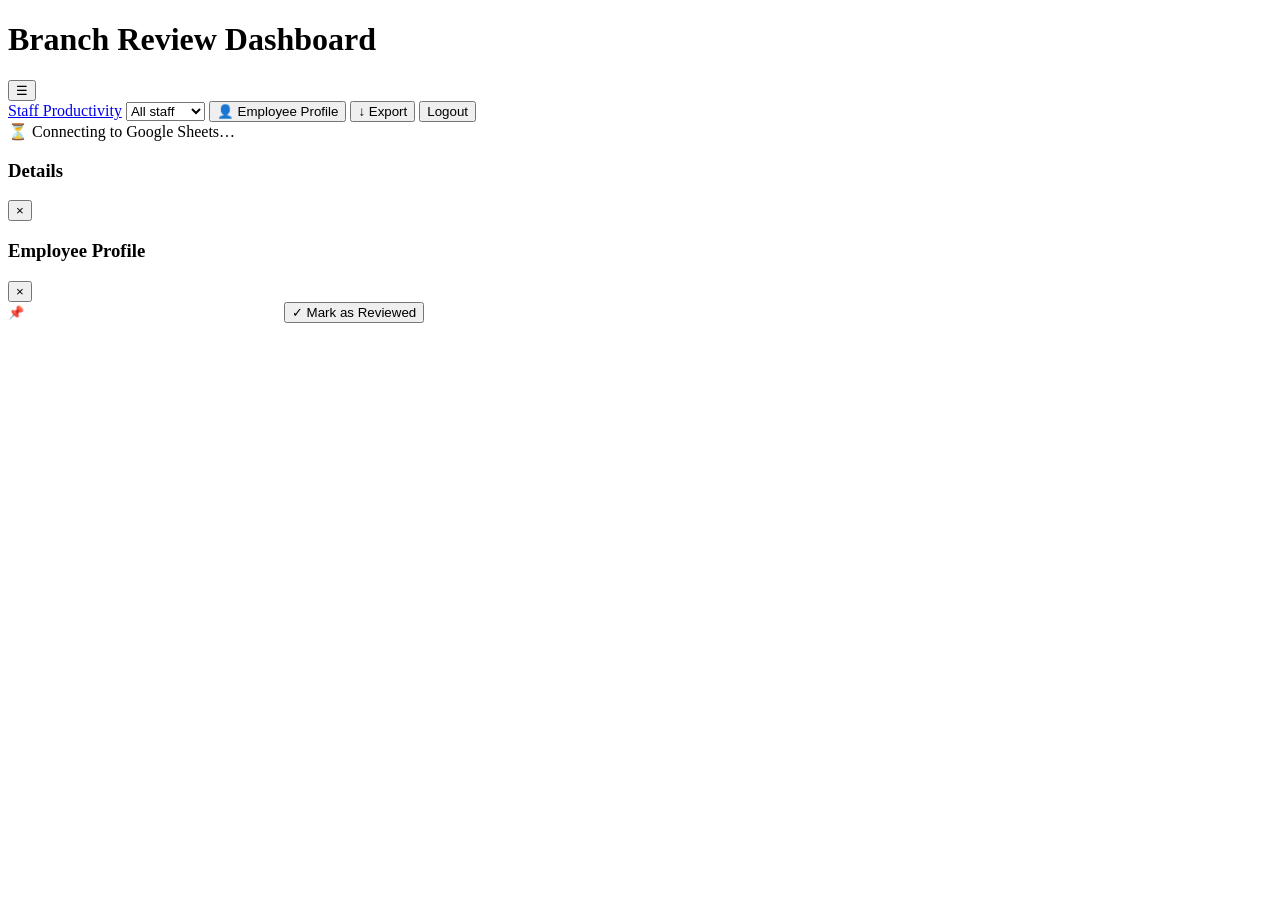
==== commit 18fdbd69: "Update index.html" ====
--- a/index.html
+++ b/index.html
@@ -4,1110 +4,7 @@
   <title>Branch Review Dashboard</title>
   <meta name="viewport" content="width=device-width, initial-scale=1">
   <link href="https://fonts.googleapis.com/css2?family=Inter:ital,opsz,wght@0,14..32,300;0,14..32,400;0,14..32,500;0,14..32,600;0,14..32,700;1,14..32,400&display=swap" rel="stylesheet">
-  <style>
-    *, *::before, *::after { box-sizing: border-box; margin: 0; padding: 0; }
-
-    :root {
-      --bg:        #f0f2f8;
-      --surf:      #ffffff;
-      --surf2:     #f7f8fc;
-      --surf3:     #eef0f7;
-      --border:    rgba(60,80,160,0.13);
-      --border2:   rgba(60,80,160,0.22);
-      --navy:      #1e3a8a;
-      --navy2:     #2d4db0;
-      --navy3:     #3b5ec4;
-      --text:      #0f172a;
-      --text2:     #475569;
-      --text3:     #94a3b8;
-      --green:     #166534;
-      --green-l:   #dcfce7;
-      --green-b:   #86efac;
-      --amber:     #92400e;
-      --amber-l:   #fef3c7;
-      --amber-b:   #fcd34d;
-      --red:       #991b1b;
-      --red-l:     #fee2e2;
-      --red-b:     #fca5a5;
-      --blue:      #1e40af;
-      --blue-l:    #dbeafe;
-      --blue-b:    #93c5fd;
-      /* RD teal */
-      --teal:      #0f766e;
-      --teal-l:    #ccfbf1;
-      --teal-b:    #5eead4;
-      --r:         14px;
-      --r-sm:      9px;
-      --shadow:    0 1px 3px rgba(15,23,80,.07), 0 4px 16px rgba(15,23,80,.05);
-      --shadow-md: 0 4px 20px rgba(15,23,80,.13);
-    }
-
-    body {
-      font-family: 'Inter', system-ui, sans-serif;
-      background: var(--bg);
-      color: var(--text);
-      font-size: 13px;
-      line-height: 1.5;
-      min-height: 100vh;
-      -webkit-font-smoothing: antialiased;
-    }
-
-    /* ━━━ TOPBAR ━━━ */
-    .topbar {
-      background: var(--navy);
-      height: 54px;
-      padding: 0 20px;
-      display: flex;
-      align-items: center;
-      gap: 8px;
-      position: sticky;
-      top: 0;
-      z-index: 400;
-      box-shadow: 0 2px 12px rgba(15,23,80,.25);
-    }
-    .topbar h1 {
-      font-size: 15px;
-      font-weight: 700;
-      color: #fff;
-      flex: 1;
-      min-width: 0;
-      white-space: nowrap;
-      overflow: hidden;
-      text-overflow: ellipsis;
-      letter-spacing: -.01em;
-      display: flex;
-      align-items: center;
-      gap: 8px;
-    }
-    .topbar h1::before {
-      content: '';
-      display: inline-block;
-      width: 26px; height: 26px;
-      background: linear-gradient(135deg,#60a5fa,#818cf8);
-      border-radius: 7px;
-      flex-shrink: 0;
-    }
-    .topbar a.nav-link {
-      font-size: 12px;
-      font-family: inherit;
-      text-decoration: none;
-      padding: 6px 13px;
-      border-radius: 7px;
-      background: rgba(255,255,255,.10);
-      color: rgba(255,255,255,.88);
-      font-weight: 500;
-      transition: background .15s;
-      white-space: nowrap;
-      border: 1px solid rgba(255,255,255,.12);
-    }
-    .topbar a.nav-link:hover { background: rgba(255,255,255,.18); }
-    .topbar a.nav-link.admin-link {
-      background: rgba(251,191,36,.15);
-      color: #fbbf24;
-      border-color: rgba(251,191,36,.25);
-    }
-    select {
-      font-family: inherit;
-      font-size: 12px;
-      padding: 6px 10px;
-      border: 1px solid rgba(255,255,255,.18);
-      border-radius: 7px;
-      background: rgba(255,255,255,.10);
-      color: #fff;
-      cursor: pointer;
-      outline: none;
-    }
-    select option { background: #1e3a8a; color: #fff; }
-    .tb-btn {
-      font-family: inherit;
-      font-size: 12px;
-      padding: 6px 13px;
-      border: 1px solid rgba(255,255,255,.15);
-      border-radius: 7px;
-      background: rgba(255,255,255,.10);
-      color: rgba(255,255,255,.88);
-      cursor: pointer;
-      font-weight: 500;
-      transition: background .15s;
-      white-space: nowrap;
-    }
-    .tb-btn:hover { background: rgba(255,255,255,.18); }
-    .tb-btn.danger {
-      background: rgba(239,68,68,.15);
-      border-color: rgba(239,68,68,.25);
-      color: #fca5a5;
-    }
-    .tb-btn.danger:hover { background: rgba(239,68,68,.25); }
-    #userInfo { font-size: 11px; color: rgba(255,255,255,.4); white-space: nowrap; flex-shrink: 0; }
-    .topbar-controls { display: contents; }
-    .tb-hamburger { display: none; }
-
-    /* ━━━ LAYOUT ━━━ */
-    .main {
-      padding: 16px 18px;
-      display: flex;
-      flex-direction: column;
-      gap: 14px;
-      max-width: 1440px;
-      margin: 0 auto;
-    }
-
-    /* ━━━ BASE CARD ━━━ */
-    .card {
-      background: var(--surf);
-      border: 1px solid var(--border);
-      border-radius: var(--r);
-      overflow: hidden;
-      box-shadow: var(--shadow);
-    }
-
-    /* ━━━ CARD HEADER ━━━ */
-    .card-head {
-      padding: 12px 18px;
-      border-bottom: 1px solid var(--border);
-      display: flex;
-      align-items: center;
-      justify-content: space-between;
-      flex-wrap: wrap;
-      gap: 6px;
-      background: var(--navy);
-    }
-    .card-head h2 {
-      font-size: 13px;
-      font-weight: 600;
-      color: #fff;
-      letter-spacing: -.01em;
-    }
-    .card-head .ch-sub {
-      font-size: 11px;
-      color: rgba(255,255,255,.45);
-    }
-
-    /* ━━━ MONTH ROW ━━━ */
-    .months-row {
-      display: flex;
-      flex-wrap: wrap;
-      gap: 5px;
-      padding: 11px 16px;
-      border-bottom: 1px solid var(--border);
-      align-items: center;
-      background: var(--surf2);
-    }
-    .months-lbl {
-      font-size: 10px;
-      font-weight: 600;
-      letter-spacing: .08em;
-      text-transform: uppercase;
-      color: var(--text3);
-      margin-right: 4px;
-      flex-shrink: 0;
-    }
-    .chip {
-      display: inline-block;
-      padding: 4px 11px;
-      border-radius: 20px;
-      background: var(--surf);
-      border: 1px solid var(--border2);
-      font-size: 11px;
-      cursor: pointer;
-      color: var(--text2);
-      font-weight: 500;
-      transition: all .14s;
-      user-select: none;
-    }
-    .chip.on {
-      background: var(--navy);
-      color: #fff;
-      border-color: var(--navy);
-      font-weight: 600;
-    }
-    .chip:hover:not(.on) { background: var(--surf3); border-color: var(--navy3); color: var(--navy); }
-    .chip-action {
-      font-family: inherit;
-      font-size: 10px;
-      padding: 4px 10px;
-      border-radius: 20px;
-      background: transparent;
-      border: 1px solid var(--border2);
-      color: var(--text3);
-      cursor: pointer;
-      transition: all .14s;
-    }
-    .chip-action:hover { background: var(--surf3); color: var(--text2); border-color: var(--border2); }
-
-    /* ━━━ KPI METRICS ROW ━━━ */
-    .metrics-row {
-      display: grid;
-      grid-template-columns: repeat(auto-fit, minmax(140px, 1fr));
-      gap: 12px;
-      padding: 14px 16px;
-      background: var(--surf2);
-      border-bottom: 1px solid var(--border);
-    }
-    .mc {
-      background: var(--surf);
-      border-radius: var(--r-sm);
-      padding: 13px 15px;
-      border: 1px solid var(--border);
-      position: relative;
-      overflow: hidden;
-      transition: box-shadow .18s;
-    }
-    .mc:hover { box-shadow: var(--shadow-md); }
-    .mc::after {
-      content: '';
-      position: absolute;
-      left: 0; top: 0; bottom: 0;
-      width: 3px;
-      background: linear-gradient(180deg, #60a5fa, #818cf8);
-      border-radius: 3px 0 0 3px;
-    }
-    .mc.mc-green::after { background: linear-gradient(180deg,#4ade80,#22c55e); }
-    .mc.mc-red::after   { background: linear-gradient(180deg,#f87171,#ef4444); }
-    .mc.mc-amber::after { background: linear-gradient(180deg,#fbbf24,#f59e0b); }
-    .mc.mc-rddue { background: #fef2f2; }
-    .mc.mc-rddue::after { background: linear-gradient(180deg,#f87171,#b91c1c); }
-    .mc.mc-rddue:hover { box-shadow: 0 2px 10px rgba(220,38,38,.18); }
-    .ml { font-size: 10px; color: var(--text3); margin-bottom: 5px; text-transform: uppercase; letter-spacing: .07em; font-weight: 600; }
-    .mv { font-size: 22px; font-weight: 700; line-height: 1.1; font-variant-numeric: tabular-nums; }
-    .ms { font-size: 10px; color: var(--text3); margin-top: 3px; }
-
-    /* ━━━ TABLES ━━━ */
-    table { width: 100%; border-collapse: collapse; font-size: 12px; }
-    thead th {
-      background: var(--surf2);
-      color: var(--text3);
-      padding: 9px 13px;
-      text-align: left;
-      font-weight: 600;
-      font-size: 10px;
-      letter-spacing: .07em;
-      text-transform: uppercase;
-      border-bottom: 1px solid var(--border);
-      white-space: nowrap;
-    }
-    td {
-      padding: 9px 13px;
-      border-bottom: 1px solid var(--border);
-      vertical-align: middle;
-    }
-    tr:last-child td { border-bottom: none; }
-    tbody tr:hover td { background: var(--surf2); }
-
-    /* staff card layout — flex-based rows, no tables */
-
-    /* ━━━ PROGRESS BAR ━━━ */
-    .bar-wrap { display: flex; align-items: center; gap: 7px; }
-    .bar-bg {
-      flex: 1;
-      height: 6px;
-      border-radius: 3px;
-      background: var(--surf3);
-      overflow: hidden;
-      min-width: 50px;
-    }
-    .bar-fill { height: 100%; border-radius: 3px; transition: width .4s ease; }
-
-    /* ━━━ BADGES ━━━ */
-    .badge {
-      font-size: 10px;
-      padding: 2px 8px;
-      border-radius: 20px;
-      font-weight: 600;
-      white-space: nowrap;
-      letter-spacing: .02em;
-      display: inline-block;
-    }
-    .bg { background: var(--red-l);   color: var(--red);   border: 1px solid var(--red-b); }
-    .ba { background: var(--amber-l); color: var(--amber); border: 1px solid var(--amber-b); }
-    .bn { background: var(--green-l); color: var(--green); border: 1px solid var(--green-b); }
-    .bb { background: var(--blue-l);  color: var(--blue);  border: 1px solid var(--blue-b); }
-
-    /* ━━━ TABS ━━━ */
-    .tab-row {
-      display: flex;
-      border-bottom: 1px solid var(--border);
-      overflow-x: auto;
-      background: var(--surf2);
-      scrollbar-width: none;
-    }
-    .tab-row::-webkit-scrollbar { display: none; }
-    .tab {
-      padding: 12px 18px;
-      font-size: 12px;
-      cursor: pointer;
-      border-bottom: 2px solid transparent;
-      color: var(--text3);
-      white-space: nowrap;
-      flex-shrink: 0;
-      font-weight: 500;
-      transition: all .14s;
-    }
-    .tab.on { border-bottom-color: var(--navy); color: var(--navy); background: var(--surf); font-weight: 600; }
-    .tab:hover:not(.on) { background: var(--surf3); color: var(--text2); }
-    .tp { display: none; }
-    .tp.on { display: block; }
-
-    /* ━━━ STAFF GRID ━━━ */
-    .staff-grid {
-      display: grid;
-      grid-template-columns: repeat(auto-fill, minmax(520px, 1fr));
-      gap: 20px;
-      padding: 20px;
-    }
-
-    /* ━━━ STAFF CARD ━━━ */
-    .sc {
-      background: var(--surf);
-      border-radius: 20px;
-      overflow: hidden;
-      box-shadow: 0 1px 4px rgba(15,23,80,.06), 0 6px 24px rgba(15,23,80,.08), 0 0 0 1px rgba(60,80,160,.10);
-      transition: box-shadow .3s, transform .2s;
-      position: relative;
-      display: flex;
-      flex-direction: column;
-    }
-    .sc:hover {
-      box-shadow: 0 8px 32px rgba(15,23,80,.15), 0 24px 56px rgba(15,23,80,.10), 0 0 0 1px rgba(60,80,160,.16);
-      transform: translateY(-3px);
-    }
-
-    /* ── Card header ── */
-    .sc-head {
-      padding: 20px 22px 18px;
-      background: linear-gradient(135deg, #1a3475 0%, #2347a8 55%, #3358c8 100%);
-      display: flex;
-      align-items: center;
-      gap: 16px;
-      position: relative;
-      overflow: hidden;
-    }
-    /* Decorative soft radial glow */
-    .sc-head::after {
-      content: '';
-      position: absolute;
-      right: -30px; top: -40px;
-      width: 140px; height: 140px;
-      border-radius: 50%;
-      background: radial-gradient(circle, rgba(255,255,255,.10) 0%, transparent 70%);
-      pointer-events: none;
-    }
-
-    .avatar {
-      width: 46px; height: 46px;
-      border-radius: 14px;
-      background: rgba(255,255,255,.15);
-      border: 2px solid rgba(255,255,255,.25);
-      display: flex;
-      align-items: center;
-      justify-content: center;
-      font-size: 15px;
-      font-weight: 800;
-      color: #fff;
-      flex-shrink: 0;
-      letter-spacing: .04em;
-      box-shadow: 0 4px 12px rgba(0,0,0,.22), inset 0 1px 0 rgba(255,255,255,.18);
-    }
-
-    .sc-info { flex: 1; min-width: 0; }
-    .sc-name {
-      font-size: 16px;
-      font-weight: 700;
-      color: #fff;
-      letter-spacing: -.015em;
-      line-height: 1.2;
-      white-space: nowrap;
-      overflow: hidden;
-      text-overflow: ellipsis;
-    }
-    .doj-tag {
-      font-size: 11px;
-      color: rgba(255,255,255,.55);
-      font-weight: 400;
-      margin-top: 4px;
-      display: flex;
-      align-items: center;
-      gap: 4px;
-    }
-    .doj-yrs {
-      color: #93c5fd;
-      font-weight: 700;
-      background: rgba(147,197,253,.12);
-      padding: 1px 6px;
-      border-radius: 20px;
-    }
-
-    /* Overall % pill — right side of header */
-    .sc-pill-wrap {
-      display: flex;
-      flex-direction: column;
-      align-items: flex-end;
-      gap: 4px;
-      flex-shrink: 0;
-    }
-    .sc-overall-pill {
-      font-size: 18px;
-      font-weight: 800;
-      padding: 6px 14px;
-      border-radius: 12px;
-      letter-spacing: -.02em;
-      line-height: 1;
-    }
-    .sc-period-lbl {
-      font-size: 10px;
-      color: rgba(255,255,255,.45);
-      font-weight: 500;
-      letter-spacing: .04em;
-      text-transform: uppercase;
-    }
-
-    /* ── Product rows ── */
-    .sc-products { flex: 1; padding: 0; }
-
-    .sc-prod-row {
-      display: grid;
-      grid-template-columns: 1fr auto;
-      gap: 0;
-      border-bottom: 1px solid #f0f2fa;
-      padding: 0;
-    }
-    .sc-prod-row:last-child { border-bottom: none; }
-
-    .sc-prod-main {
-      padding: 14px 18px;
-      display: flex;
-      flex-direction: column;
-      gap: 8px;
-    }
-
-    .sc-prod-top {
-      display: flex;
-      align-items: center;
-      gap: 9px;
-    }
-    .prod-dot {
-      width: 9px; height: 9px;
-      border-radius: 50%;
-      flex-shrink: 0;
-    }
-    .prod-name {
-      font-size: 12px;
-      font-weight: 700;
-      color: var(--text);
-      text-transform: uppercase;
-      letter-spacing: .06em;
-    }
-
-    .sc-amounts {
-      display: flex;
-      align-items: baseline;
-      gap: 6px;
-      flex-wrap: wrap;
-    }
-    .sc-ach {
-      font-size: 18px;
-      font-weight: 800;
-      color: var(--navy);
-      font-variant-numeric: tabular-nums;
-      letter-spacing: -.02em;
-      cursor: pointer;
-    }
-    .sc-ach:hover { text-decoration: underline; text-underline-offset: 3px; text-decoration-color: rgba(59,130,246,.5); }
-    .sc-sep { font-size: 12px; color: var(--text3); }
-    .sc-tgt {
-      font-size: 12px;
-      color: var(--text3);
-      font-weight: 500;
-      font-variant-numeric: tabular-nums;
-    }
-    .sc-tgt-lbl { font-size: 10px; color: var(--text3); }
-
-    /* Progress bar inline */
-    .sc-bar-row {
-      display: flex;
-      align-items: center;
-      gap: 8px;
-      flex-wrap: wrap;
-    }
-    .sc-bar-bg {
-      flex: 1;
-      height: 4px;
-      border-radius: 4px;
-      background: #e8ebf8;
-      overflow: hidden;
-      min-width: 40px;
-    }
-    .sc-bar-fill {
-      height: 100%;
-      border-radius: 4px;
-      transition: width .5s cubic-bezier(.4,0,.2,1);
-    }
-    .sc-pct-lbl {
-      font-size: 11px;
-      font-weight: 700;
-      min-width: 34px;
-      text-align: right;
-      font-variant-numeric: tabular-nums;
-    }
-    .sc-gap {
-      font-size: 11px;
-      font-weight: 700;
-      padding: 2px 7px;
-      border-radius: 6px;
-    }
-    .sc-gap.pos { background: #dcfce7; color: #15803d; }
-    .sc-gap.neg { background: #fee2e2; color: #b91c1c; }
-    .sc-gap.neu { background: #f1f5f9; color: var(--text3); }
-
-    /* YTD gap — slightly muted style to distinguish from period gap */
-    .sc-gap-ytd {
-      font-size: 11px;
-      font-weight: 700;
-      padding: 2px 7px;
-      border-radius: 6px;
-      border: 1px dashed;
-      display: inline-flex;
-      align-items: center;
-      gap: 3px;
-    }
-    .sc-gap-ytd.pos { background: #f0fdf4; color: #15803d; border-color: #86efac; }
-    .sc-gap-ytd.neg { background: #fff5f5; color: #b91c1c; border-color: #fca5a5; }
-    .sc-gap-ytd.neu { background: #f8fafc; color: var(--text3); border-color: #cbd5e1; }
-    .sc-gap-ytd-lbl { font-size: 9px; font-weight: 800; letter-spacing: .06em; opacity: .75; }
-
-    /* Right side: badge */
-    .sc-prod-right {
-      padding: 14px 16px 14px 0;
-      display: flex;
-      flex-direction: column;
-      align-items: flex-end;
-      justify-content: center;
-      gap: 6px;
-    }
-
-    /* Outstanding inlined under each product */
-    .sc-outstanding {
-      margin: 0 18px 12px;
-      padding: 9px 12px;
-      border-radius: 10px;
-      display: flex;
-      align-items: center;
-      gap: 10px;
-      border: 1px solid;
-    }
-    .sc-outstanding.out-inv { background: #eff6ff; border-color: #bfdbfe; }
-    .sc-outstanding.out-gl  { background: #fffbeb; border-color: #fde68a; }
-    .sc-outstanding.out-rd  { background: #f0fdfa; border-color: #a7f3d0; }
-    .sc-out-icon {
-      width: 30px; height: 30px;
-      border-radius: 8px;
-      display: flex; align-items: center; justify-content: center;
-      font-size: 15px; flex-shrink: 0;
-    }
-    .out-inv .sc-out-icon { background: #dbeafe; }
-    .out-gl  .sc-out-icon { background: #fef3c7; }
-    .out-rd  .sc-out-icon { background: #ccfbf1; }
-    .sc-out-info { flex: 1; min-width: 0; }
-    .sc-out-lbl {
-      font-size: 10px; font-weight: 600;
-      text-transform: uppercase; letter-spacing: .07em;
-      margin-bottom: 1px;
-    }
-    .out-inv .sc-out-lbl { color: #1e40af; }
-    .out-gl  .sc-out-lbl { color: #92400e; }
-    .out-rd  .sc-out-lbl { color: #0f766e; }
-    .sc-out-val {
-      font-size: 15px; font-weight: 800;
-      font-variant-numeric: tabular-nums;
-    }
-    .out-inv .sc-out-val { color: #1d4ed8; }
-    .out-gl  .sc-out-val { color: #b45309; }
-    .out-rd  .sc-out-val { color: #0f766e; }
-
-    /* RD Due pill — sits beside RD Outstanding, clickable drill-down */
-    .sc-outstanding.out-rddue { background: #fef2f2; border-color: #fecaca; cursor: pointer; transition: box-shadow .15s, transform .15s; }
-    .sc-outstanding.out-rddue:hover { box-shadow: 0 2px 8px rgba(220,38,38,.18); transform: translateY(-1px); }
-    .out-rddue .sc-out-icon { background: #fee2e2; }
-    .out-rddue .sc-out-lbl  { color: #b91c1c; }
-    .out-rddue .sc-out-val  { color: #b91c1c; }
-    .sc-out-sub {
-      font-size: 10.5px; font-weight: 600; color: #b91c1c; opacity: .75;
-      margin-top: 1px;
-    }
-    .sc-out-chevron { font-size: 11px; color: #b91c1c; opacity: .55; margin-left: 4px; }
-
-    /* BL branch row */
-    .sc-bl-row {
-      display: flex;
-      align-items: center;
-      gap: 9px;
-      padding: 14px 18px;
-      border-bottom: 1px solid #f0f2fa;
-    }
-    .sc-bl-row:last-child { border-bottom: none; }
-    .sc-bl-ach {
-      font-size: 18px; font-weight: 800;
-      color: var(--navy); font-variant-numeric: tabular-nums;
-      cursor: pointer;
-    }
-    .sc-bl-ach:hover { text-decoration: underline; text-underline-offset: 3px; }
-    .sc-bl-note { font-size: 11px; color: var(--text3); font-style: italic; }
-
-    /* ━━━ RANKINGS ━━━ */
-    .rank-row {
-      display: flex;
-      align-items: center;
-      gap: 10px;
-      padding: 10px 16px;
-      border-bottom: 1px solid var(--border);
-      font-size: 12px;
-      background: var(--surf);
-      transition: background .13s;
-    }
-    .rank-row:last-child { border-bottom: none; }
-    .rank-row:hover { background: var(--surf2); }
-    .rnum {
-      width: 26px; height: 26px;
-      border-radius: 50%;
-      background: var(--surf3);
-      display: flex;
-      align-items: center;
-      justify-content: center;
-      font-size: 10px;
-      font-weight: 700;
-      flex-shrink: 0;
-      border: 1px solid var(--border2);
-      color: var(--navy2);
-    }
-    .rnum.gold   { background: #fef3c7; color: #92400e; border-color: #fcd34d; }
-    .rnum.silver { background: #f1f5f9; color: #64748b; border-color: #cbd5e1; }
-    .rnum.bronze { background: #fef0e6; color: #9a3412; border-color: #fdba74; }
-
-    /* ━━━ SECTION DIVIDERS ━━━ */
-    .sec-label {
-      font-size: 10px;
-      font-weight: 700;
-      letter-spacing: .09em;
-      color: var(--text3);
-      padding: 8px 16px;
-      text-transform: uppercase;
-      background: var(--surf2);
-      border-top: 1px solid var(--border);
-      border-bottom: 1px solid var(--border);
-      display: flex;
-      align-items: center;
-      gap: 7px;
-    }
-    .sec-dot {
-      width: 6px; height: 6px;
-      border-radius: 50%;
-      flex-shrink: 0;
-    }
-
-    /* ━━━ CORRECTIVE ACTION CARDS ━━━ */
-    .ca-grid {
-      display: grid;
-      grid-template-columns: repeat(auto-fill, minmax(275px, 1fr));
-      gap: 12px;
-      padding: 14px;
-    }
-    .ca-card {
-      border-radius: var(--r);
-      overflow: hidden;
-      border: 1px solid #e4e4e4;
-      box-shadow: var(--shadow);
-      transition: box-shadow .2s;
-    }
-    .ca-card:hover { box-shadow: var(--shadow-md); }
-    .ca-head {
-      padding: 10px 14px;
-      font-size: 12px;
-      font-weight: 600;
-      border-bottom: 1px solid rgba(0,0,0,.09);
-      display: flex;
-      align-items: center;
-      justify-content: space-between;
-    }
-    .ca-body { padding: 12px 14px; background: var(--surf); font-size: 12px; color: var(--text2); }
-    .ca-stats {
-      display: flex;
-      gap: 12px;
-      margin-bottom: 10px;
-      font-size: 11px;
-      flex-wrap: wrap;
-      padding-bottom: 8px;
-      border-bottom: 1px solid var(--border);
-    }
-    .step {
-      display: flex;
-      gap: 8px;
-      align-items: flex-start;
-      margin-bottom: 7px;
-      padding-bottom: 7px;
-      border-bottom: 1px dashed var(--border);
-    }
-    .step:last-child { margin-bottom: 0; padding-bottom: 0; border-bottom: none; }
-    .snum {
-      width: 20px; height: 20px;
-      border-radius: 50%;
-      background: var(--navy);
-      color: #fff;
-      display: flex;
-      align-items: center;
-      justify-content: center;
-      font-size: 9px;
-      font-weight: 700;
-      flex-shrink: 0;
-      margin-top: 1px;
-    }
-
-    /* ━━━ TREND ━━━ */
-    .trend-up { color: var(--green); font-weight: 700; }
-    .trend-dn { color: var(--red);   font-weight: 700; }
-
-    /* ━━━ EMPTY / SPINNER ━━━ */
-    .empty   { padding: 40px; text-align: center; color: var(--text3); font-size: 13px; }
-    .spinner { padding: 50px; text-align: center; color: var(--text3); font-size: 14px; }
-
-    /* ━━━ MODAL ━━━ */
-    .overlay {
-      display: none;
-      position: fixed;
-      inset: 0;
-      background: rgba(10,16,60,.55);
-      z-index: 500;
-      align-items: center;
-      justify-content: center;
-      padding: 16px;
-      backdrop-filter: blur(4px);
-    }
-    .overlay.open { display: flex; }
-    .modal {
-      background: var(--surf);
-      border-radius: var(--r);
-      width: 460px;
-      max-width: 100%;
-      max-height: 88vh;
-      overflow-y: auto;
-      border: 1px solid var(--border);
-      box-shadow: 0 24px 64px rgba(15,23,80,.28);
-    }
-    .modal-head {
-      padding: 13px 16px;
-      border-bottom: 1px solid var(--border);
-      display: flex;
-      align-items: center;
-      justify-content: space-between;
-      background: var(--navy);
-      border-radius: var(--r) var(--r) 0 0;
-    }
-    .modal-head h3 { font-size: 13px; font-weight: 600; color: #fff; }
-    .mclose {
-      background: rgba(255,255,255,.12);
-      border: none;
-      width: 26px; height: 26px;
-      border-radius: 50%;
-      color: rgba(255,255,255,.7);
-      cursor: pointer;
-      font-size: 16px;
-      line-height: 1;
-      display: flex;
-      align-items: center;
-      justify-content: center;
-      transition: background .14s;
-    }
-    .mclose:hover { background: rgba(255,255,255,.22); color: #fff; }
-    .modal-body { padding: 16px 18px; }
-
-    /* ━━━ MODAL OUTSTANDING BLOCK ━━━ */
-    .out-block {
-      margin-top: 12px;
-      padding: 11px 14px;
-      border-radius: var(--r-sm);
-      display: flex;
-      align-items: center;
-      gap: 12px;
-      border: 1px solid;
-    }
-    .out-block.inv { background: #eff6ff; border-color: #bfdbfe; }
-    .out-block.gl  { background: #fffbeb; border-color: #fde68a; }
-    .out-block.rd  { background: #f0fdfa; border-color: #99f6e4; }
-    .out-icon {
-      width: 34px; height: 34px;
-      border-radius: 9px;
-      display: flex;
-      align-items: center;
-      justify-content: center;
-      font-size: 17px;
-      flex-shrink: 0;
-    }
-    .inv .out-icon { background: #dbeafe; }
-    .gl  .out-icon { background: #fef3c7; }
-    .rd  .out-icon { background: #ccfbf1; }
-    .out-lbl  { font-size: 10px; font-weight: 600; text-transform: uppercase; letter-spacing: .07em; margin-bottom: 2px; }
-    .inv .out-lbl { color: #1e40af; }
-    .gl  .out-lbl { color: #92400e; }
-    .rd  .out-lbl { color: #0f766e; }
-    .out-val  { font-size: 17px; font-weight: 700; }
-    .inv .out-val { color: #1e40af; }
-    .gl  .out-val  { color: #92400e; }
-    .rd  .out-val  { color: #0f766e; }
-    .out-block.rddue { background: #fef2f2; border-color: #fecaca; }
-    .rddue .out-icon { background: #fee2e2; }
-    .rddue .out-lbl  { color: #b91c1c; }
-    .rddue .out-val  { color: #b91c1c; }
-    .out-block .out-sub { font-size: 11px; color: #7f1d1d; opacity: .8; margin-top: 3px; }
-
-    /* ━━━ REVIEWED BAR ━━━ */
-    #reviewedBar {
-      display: none;
-      position: fixed;
-      bottom: 0; left: 0; right: 0;
-      z-index: 300;
-      background: var(--navy);
-      padding: 11px 18px;
-      flex-direction: row;
-      align-items: center;
-      justify-content: space-between;
-      box-shadow: 0 -3px 14px rgba(15,23,80,.22);
-      flex-wrap: wrap;
-      gap: 8px;
-      border-top: 1px solid rgba(255,255,255,.1);
-    }
-    #reviewedBtn {
-      padding: 8px 20px;
-      background: #22c55e;
-      color: #fff;
-      border: none;
-      border-radius: 8px;
-      font-size: 12px;
-      font-weight: 600;
-      cursor: pointer;
-      font-family: inherit;
-      transition: opacity .15s;
-    }
-    #reviewedBtn:hover { opacity: .88; }
-
-    /* ━━━ RESPONSIVE ━━━ */
-    @media (max-width: 640px) {
-      .topbar { padding: 0 12px; height: 50px; gap: 7px; }
-      .topbar h1 { font-size: 13px; }
-      .main { padding: 10px 10px; gap: 10px; }
-      .metrics-row { grid-template-columns: 1fr 1fr; gap: 9px; padding: 11px 13px; }
-      .staff-grid { grid-template-columns: 1fr; padding: 10px; gap: 14px; }
-      .ca-grid { grid-template-columns: 1fr; padding: 10px; }
-      .tab { padding: 10px 13px; font-size: 11px; }
-      .sc-head { padding: 16px 16px 14px; gap: 12px; }
-      .sc-name { font-size: 14px; }
-      .sc-overall-pill { font-size: 16px; padding: 5px 11px; }
-      .sc-prod-main { padding: 12px 14px; }
-      .sc-prod-right { padding: 12px 12px 12px 0; }
-      .sc-ach { font-size: 16px; }
-      .sc-outstanding { margin: 0 14px 10px; }
-    }
-
-    /* ━━━ MOBILE TOPBAR MENU — collapses selects/links/buttons into a
-       dropdown behind a hamburger, instead of cramming/wrapping in one row ━━━ */
-    @media (max-width: 768px) {
-      .tb-hamburger {
-        display: flex; align-items: center; justify-content: center;
-        width: 34px; height: 34px; flex-shrink: 0;
-        border: 1px solid rgba(255,255,255,.18);
-        border-radius: 7px;
-        background: rgba(255,255,255,.10);
-        color: #fff; font-size: 17px; line-height: 1;
-        cursor: pointer;
-      }
-      .tb-hamburger:hover { background: rgba(255,255,255,.18); }
-      .tb-hamburger.open { background: rgba(255,255,255,.22); }
-
-      .topbar-controls {
-        display: none;
-        position: fixed;
-        top: 50px; left: 0; right: 0;
-        background: var(--navy);
-        flex-direction: column;
-        align-items: stretch;
-        gap: 9px;
-        padding: 14px 14px 20px;
-        max-height: calc(100vh - 50px);
-        overflow-y: auto;
-        box-shadow: 0 10px 24px rgba(15,23,80,.4);
-        z-index: 399;
-        -webkit-overflow-scrolling: touch;
-      }
-      .topbar-controls.open { display: flex; }
-      .topbar-controls .nav-link,
-      .topbar-controls select,
-      .topbar-controls .tb-btn {
-        width: 100%;
-        box-sizing: border-box;
-        text-align: center;
-        padding: 11px 14px;
-        font-size: 13px;
-      }
-      .topbar-controls #adminReportLink { display: block; }
-      .topbar-controls #adminReportLink .nav-link { display: block; margin-bottom: 9px; }
-      .topbar-controls #adminReportLink .nav-link:last-child { margin-bottom: 0; }
-      .topbar-controls #userInfo {
-        text-align: center; padding: 4px 0 2px;
-        border-top: 1px solid rgba(255,255,255,.12);
-        margin-top: 3px; padding-top: 10px;
-      }
-    }
-
-    /* ━━━━━━━━━━━━━━━━━━━━━━━━━━━━━━━━━━━━━━━━━━━━━━━━━━━━━━━
-       EMPLOYEE PROFILE — additive only, does not alter any
-       existing rule above. Uses its own overlay/modal ids.
-       Full-screen popup, figures only — no bars/graphs.
-    ━━━━━━━━━━━━━━━━━━━━━━━━━━━━━━━━━━━━━━━━━━━━━━━━━━━━━━━ */
-    #profOverlay { padding: 0; }
-    .modal-full {
-      width: 100vw; height: 100vh;
-      max-width: 100vw; max-height: 100vh;
-      border-radius: 0;
-      display: flex; flex-direction: column;
-    }
-    .modal-full .modal-head { border-radius: 0; flex-shrink: 0; }
-    .modal-full .modal-body { flex: 1; overflow-y: auto; padding: 20px 22px 40px; }
-    .prof-scroll-inner { max-width: 900px; margin: 0 auto; }
-
-    .prof-search {
-      width: 100%;
-      padding: 10px 12px;
-      border-radius: var(--r-sm);
-      border: 1px solid var(--border2);
-      font-size: 13px;
-      font-family: inherit;
-      background: var(--surf2);
-      color: var(--text);
-    }
-    .prof-search:focus { outline: none; border-color: var(--navy3); }
-    .prof-pick-row {
-      display: flex; align-items: center; gap: 10px;
-      padding: 10px 8px;
-      border-radius: var(--r-sm);
-      cursor: pointer;
-      transition: background .12s;
-      max-width: 560px;
-    }
-    .prof-pick-row:hover { background: var(--surf3); }
-    .prof-pick-row + .prof-pick-row { border-top: 1px solid var(--border); }
-
-    .prof-back {
-      display: inline-block;
-      font-size: 12px;
-      font-weight: 600;
-      color: var(--navy3);
-      cursor: pointer;
-      margin-bottom: 14px;
-    }
-    .prof-back:hover { text-decoration: underline; }
-
-    .prof-head {
-      display: flex; align-items: center; gap: 16px;
-      padding-bottom: 16px;
-      border-bottom: 1px solid var(--border);
-      margin-bottom: 16px;
-      flex-wrap: wrap;
-    }
-    .prof-name { font-size: 19px; font-weight: 700; color: var(--text); }
-    .prof-meta-grid {
-      display: flex; flex-wrap: wrap; gap: 4px 22px;
-      margin-top: 6px;
-    }
-    .prof-meta-item { font-size: 12px; color: var(--text2); }
-    .prof-meta-item b { color: var(--text); font-weight: 600; }
-    .prof-rank-pill { font-size: 24px; font-weight: 800; line-height: 1; }
-
-    .prof-stats-grid {
-      display: grid; grid-template-columns: repeat(3,1fr); gap: 10px;
-      margin-bottom: 4px;
-    }
-    .prof-stat {
-      background: var(--surf2);
-      border: 1px solid var(--border);
-      border-radius: var(--r-sm);
-      padding: 10px;
-      text-align: center;
-    }
-    .prof-stat-v { font-size: 15px; font-weight: 700; color: var(--text); }
-    .prof-stat-l { font-size: 10px; color: var(--text3); margin-top: 3px; font-weight: 500; }
-
-    .prof-insight-box {
-      background: var(--surf2);
-      border: 1px solid var(--border);
-      border-radius: var(--r-sm);
-      padding: 4px 12px;
-    }
-    .prof-insight-row {
-      padding: 8px 0;
-      font-size: 12.5px;
-      color: var(--text2);
-      line-height: 1.5;
-    }
-    .prof-insight-row + .prof-insight-row { border-top: 1px dashed var(--border); }
-    .prof-insight-row b { color: var(--text); }
-
-    /* ── Outstanding summary cards (figures only) ── */
-    .prof-outstanding-grid {
-      display: grid; grid-template-columns: repeat(auto-fit,minmax(160px,1fr)); gap: 10px;
-    }
-    .prof-out-card {
-      background: var(--surf2);
-      border: 1px solid var(--border);
-      border-radius: var(--r-sm);
-      padding: 10px 12px;
-    }
-    .prof-out-card .lbl { font-size: 10px; text-transform: uppercase; color: var(--text3); font-weight: 600; letter-spacing: .05em; }
-    .prof-out-card .val { font-size: 16px; font-weight: 700; color: var(--text); margin-top: 3px; }
-    .prof-out-card .sub { font-size: 10.5px; color: var(--text3); margin-top: 2px; }
-    .prof-out-card.due { cursor: pointer; }
-    .prof-out-card.due:hover { border-color: var(--border2); }
-
-    /* ── Per-product detail block ── */
-    .prof-detail-block {
-      border: 1px solid var(--border);
-      border-radius: var(--r-sm);
-      margin-bottom: 16px;
-      overflow: hidden;
-    }
-    .prof-detail-head {
-      background: var(--surf2);
-      padding: 10px 14px;
-      font-weight: 700;
-      font-size: 13px;
-      display: flex; align-items: center; gap: 8px;
-      border-bottom: 1px solid var(--border);
-    }
-    .prof-detail-body { padding: 14px; }
-    .prof-subhead {
-      font-size: 10.5px; font-weight: 700; text-transform: uppercase; letter-spacing: .06em;
-      color: var(--text3); margin: 14px 0 8px;
-    }
-    .prof-subhead:first-child { margin-top: 0; }
-
-    .prof-figure-table { width: 100%; border-collapse: collapse; font-size: 12px; }
-    .prof-figure-table th {
-      text-align: right; padding: 6px 8px; font-size: 10px; text-transform: uppercase;
-      letter-spacing: .04em; color: var(--text3); border-bottom: 1px solid var(--border2);
-    }
-    .prof-figure-table th:first-child { text-align: left; }
-    .prof-figure-table td { padding: 7px 8px; text-align: right; border-bottom: 1px solid var(--border); }
-    .prof-figure-table td:first-child { text-align: left; font-weight: 600; }
-    .prof-figure-table tr:last-child td { border-bottom: none; }
-    .prof-figure-table tr.total-row td { font-weight: 700; background: var(--surf2); }
-    .prof-gap-pos { color: var(--green); font-weight: 700; }
-    .prof-gap-neg { color: var(--red); font-weight: 700; }
-    .prof-gap-neu { color: var(--text2); font-weight: 700; }
-
-    @media (max-width: 640px) {
-      .modal-full .modal-body { padding: 14px 12px 32px; }
-      .prof-stats-grid { grid-template-columns: 1fr 1fr; }
-      .prof-figure-table { font-size: 11px; }
-      .prof-figure-table th, .prof-figure-table td { padding: 5px 5px; }
-    }
-  </style>
+  <link rel="stylesheet" href="style.css">
 </head>
 <body>
 
@@ -1160,1851 +57,7 @@
 </div>
 
 
-<script>
-/* ── SSO SEED ──
-   When this page is opened from another SML dashboard via openSNLReview(),
-   it arrives with ?sso=1&brToken=...&brRole=... in the URL.
-   Seed localStorage from those params before the SESSION check below runs,
-   so the user lands directly on the dashboard without seeing the login page.
-   The params are then stripped from the URL for cleanliness.
-*/
-(function() {
-  const p = new URLSearchParams(window.location.search);
-  if (p.get("sso") === "1") {
-    ["brToken","brRole","brBranch","brName","brEmpId","brLoginDate"].forEach(k => {
-      const v = p.get(k);
-      if (v) localStorage.setItem(k, v);
-    });
-    // Clean the URL — replace the current history entry without the params
-    const clean = window.location.pathname;
-    window.history.replaceState(null, "", clean);
-  }
-})();
-
-const API      = "https://script.google.com/macros/s/AKfycbzy_um_SLPLkZAEvEjYGKR8N3QYXORaRJBe9_soQSUWhTY1sAhSYev3hWtywxFE3mvQtw/exec";
-const AUTH_URL = "https://script.google.com/macros/s/AKfycbzTPB10fdiNYo2mRF_pIsUuPfOhFW02_omSZYCPhPq_ybtVYqz5HWrbB7ia7C4lb5j7-g/exec";
-
-const MONTHS = ["Apr","May","Jun","Jul","Aug","Sep","Oct","Nov","Dec"];
-
-/* ━━━ DOJ-BASED TARGET PRORATION ━━━
-   Staff who joined ON OR AFTER 01-Apr-2026 should have their target calculated
-   only for full actual months worked — the joining month itself is excluded
-   (e.g. joined 10-May-2026 → target starts from Jun onwards).
-   Staff who joined before 01-Apr-2026 are unaffected (full period target applies). */
-const FY_TARGET_START = new Date(2026, 3, 1); // 01-Apr-2026
-
-function parseDOJDate(dojStr) {
-  if (!dojStr) return null;
-  const parts = dojStr.split("-");
-  if (parts.length !== 3) return null;
-  const d = new Date(`${parts[1]} ${parts[0]}, ${parts[2]}`);
-  return isNaN(d.getTime()) ? null : d;
-}
-
-/* Given a staff's DOJ string and a list of month labels (subset of MONTHS),
-   returns the subset of months that should count toward target for that staff. */
-function getEffectiveMonths(dojStr, months) {
-  const dojDate = parseDOJDate(dojStr);
-  if (!dojDate || dojDate < FY_TARGET_START) return months; // no proration needed
-  const dojMonthAbbr = dojDate.toLocaleString('en-US', { month: 'short' });
-  const dojIdx = MONTHS.indexOf(dojMonthAbbr);
-  if (dojIdx === -1) return []; // joined outside the tracked Apr–Dec window (e.g. next FY) — no target yet
-  return months.filter(m => MONTHS.indexOf(m) > dojIdx);
-}
-
-const PLABEL = {
-  Investment:   "Investment",
-  RD:           "Recurring Deposit",
-  GoldLoan:     "Gold Loan",
-  BusinessLoan: "Business Loan",
-  SOLAR:        "Solar",
-  Visit:        "Visit"
-};
-
-const STEPS = {
-  Investment: [
-    "Review client portfolio for cross-sell & upsell opportunities",
-    "Identify top 10 prospects not yet enrolled in any investment product",
-    "Weekly 1:1 coaching session focused on investment pitch skills",
-    "Set daily account-opening mini-targets to close the gap"
-  ],
-  RD: [
-    "Focus on salary-account holders not yet enrolled in RD",
-    "Run branch-level RD awareness session for walk-in customers",
-    "Buddy staff with top RD performer for peer learning",
-    "Set daily RD enrollment targets based on remaining gap"
-  ],
-  GoldLoan: [
-    "Map territory for high gold-holding households",
-    "Increase doorstep gold loan campaign frequency",
-    "Reduce appraisal wait time — fast-track process for repeat customers",
-    "Follow up with lapsed gold loan customers for renewals"
-  ],
-  BusinessLoan: [
-    "Identify MSME clusters in the catchment area",
-    "Attend local trade association events for referral leads",
-    "Push pending business loan files to disbursement stage",
-    "Cross-sell to current account & overdraft customers"
-  ],
-  SOLAR: [
-    "Partner with local solar dealers for inbound referral leads",
-    "Target agriculture & rural customers under solar schemes",
-    "Address top objections (EMI, installation) with updated material",
-    "Align with state subsidy programs to reduce customer cost"
-  ],
-  Visit: [
-    "Increase daily field visit count by at least 2 per day",
-    "Prioritise high-potential villages for cluster visits",
-    "Log every visit in CRM with next follow-up action",
-    "Conduct joint visits with branch manager for key prospects"
-  ]
-};
-
-/* ── outstanding display config — Investment, GoldLoan, RD all treated the same way ── */
-const OUT_CFG = {
-  Investment: { rowCls: "out-inv", pip: "#3b82f6", label: "Outstanding",      blockCls: "inv", icon: "📈" },
-  GoldLoan:   { rowCls: "out-gl",  pip: "#f59e0b", label: "Outstanding",      blockCls: "gl",  icon: "🏅" },
-  RD:         { rowCls: "out-rd",  pip: "#14b8a6", label: "RD Outstanding",   blockCls: "rd",  icon: "🔄" }
-};
-
-// ── SESSION ──
-const SESSION_TOKEN  = localStorage.getItem("brToken");
-const SESSION_ROLE   = localStorage.getItem("brRole");
-const SESSION_BRANCH = localStorage.getItem("brBranch");
-const SESSION_NAME   = localStorage.getItem("brName");
-const SESSION_EMPID  = localStorage.getItem("brEmpId");
-const SESSION_DATE   = localStorage.getItem("brLoginDate");
-
-function todayStr() {
-  const d = new Date();
-  return d.getFullYear() + "-" + String(d.getMonth()+1).padStart(2,"0") + "-" + String(d.getDate()).padStart(2,"0");
-}
-
-if (!SESSION_TOKEN || SESSION_DATE !== todayStr()) {
-  window.location.href = "login.html";
-}
-
-let selMonths = new Set(["Apr"]);
-let branch = null;
-let allData = [];
-
-function setupRoleUI() {
-  document.getElementById("userInfo").textContent =
-    SESSION_NAME + (SESSION_ROLE==="staff" ? " (Staff)" : SESSION_ROLE==="branch" ? " (Branch)" : " (Admin)");
-  if (SESSION_ROLE === "admin") {
-    document.getElementById("branchSel").style.display = "inline-block";
-    document.getElementById("adminReportLink").style.display = "inline";
-  }
-  if (SESSION_ROLE === "staff") {
-    const bar = document.getElementById("reviewedBar");
-    bar.style.display = "flex";
-    document.querySelector(".main").style.paddingBottom = "70px";
-  }
-}
-
-const RD_CSV_URL = "https://docs.google.com/spreadsheets/d/e/2PACX-1vTxcZ5BVpz-jvCQze4msaEqv1uSUTS-Z-mulCPYUU9xvh0_8R4aDoMmOIMclJQbIeeVWAtA9qkyJ8Vv/pub?gid=658458096&single=true&output=csv";
-const GL_CSV_URL = "https://docs.google.com/spreadsheets/d/e/2PACX-1vSPuLZy5EEg4acZqfVl5varn3gm9BsX72-PcQiLOkecuIF03o6etD3UKknOLCYdocV72iyxWX6B2Srm/pub?gid=1215943151&single=true&output=csv";
-const RD_DUE_CSV_URL = "https://docs.google.com/spreadsheets/d/e/2PACX-1vRuvWqZEdMyig6Hht7u-WjVs0mi_VT2ygSgoXn6zs_85aURWB95zaeqxAvdMzbm4XGv-XrwhrBVKBux/pub?gid=0&single=true&output=csv";
-
-/* ━━━ SML COMPANY NORMALIZATION ━━━
-   Mirrors this dashboard's own RD Outstanding filter, which already treats
-   Company === "SML" OR "SNL" as the same entity (see fetchRDOutstanding
-   below). The raw RD due register's "Company" column is further
-   unreliable: for a large chunk of true-SML rows, the export puts the
-   BRANCH CODE (e.g. "PTNA", "PBVR", "EKM"), a full branch name (e.g.
-   "ALAPPUZHA", "HEAD OFFICE"), or an EMPLOYEE CODE (e.g. "8079") into the
-   Company cell instead of "SML"/"SNL" — the real Branch cell is left
-   blank in those rows. Cross-checked row-by-row against the
-   Branch_RD_due_MIS workbook's "sml" sheet:
-     - Cols A–D: canonical SML branch name + every known code variant.
-     - Cols E–G: SNL BRANCH / EMP CODE / EMP NAME — a second, separate
-       master roster (different branch set: Alappuzha, Aluva, Angamaly,
-       Edapally, Head Office, Kollam, Kothamangalam, Meppurambu,
-       Palluruthy, Parippally, Perumbavoor, Thiruvalla, Vadakkekad).
-   Even after matching every code/branch variant, some rows still slip
-   through if the Company cell holds something unrecognized — so as a
-   final, most-precise fallback we also match directly on the STAFF NAME
-   against the EMP NAME roster (cols E–G). If the due row's Staff_Name is
-   a known employee in that roster, we count it as SML/SNL regardless of
-   what's in the Company cell — employee identity is more reliable than
-   the messy Company field. */
-const SML_BRANCH_VARIANTS = new Set([
-  "SML","SNL","ALATHUR","ALTR","ALTHR","ANGAMALY","AGLY","CHENGANNOOR","CHGR","CHNR",
-  "EDAPPALLY","EDP","HARIPPAD","HRPD","KATTAPPANA","KTPNA","KATTAPANA",
-  "KODUVAYOOR","KDVR","KODUVAYUR","KOTTAYAM","KTYM","KUNNAMKULAM",
-  "KUZHALMANNAM","KZLM","MATTANCHERY","MTRY","MTTRY","MAVELIKKARA","MKVR","MVKR",
-  "MUVATTUPUZHA","MVPA","NEDUMKANDOM","NDKM","NEDUMKANDAM","NENMARA","NMRA",
-  "PARAVOOR","PRVR","PATHANAMTHITTA","PTNA","PERUMBAVOOR","PBVR","PRBR",
-  "THIRUVALLA","TRVLA","TRVL","THIRUVILAMALAI","TRWLM","TVMLA","THODUPUZHA","TDPA",
-  "KKM BRANCH","CO","EKM",
-  /* SNL roster branches (cols E–G) — sometimes exported as full names */
-  "ALAPPUZHA","ALUVA","EDAPALLY","HEAD OFFICE","KOLLAM","KOTHAMANGALAM",
-  "MEPPARAMBU","PALLURUTHY","PARIPPALLY","VADAKKEKAD"
-]);
-const SML_EMP_CODES = new Set([
-  "8079","8196","8206","8254","8023","8167","8059","8117","8134","8241","8011",
-  "8189","8207","8004","8012","8031","8081","8132","8192","8030","8211","8075",
-  "8090","8120","8197","8116","8216","8247","8251","8045","8060","8109","8142",
-  "8017","8173","8240","8255","8140","8183","8244","8252","8092","8164","8165","8212"
-]);
-/* EMP NAME roster (cols E–G) — normalized (collapsed whitespace, uppercase) name whitelist */
-const SML_EMP_NAMES = new Set([
-  "NEENU MOLE S","SNEHAMOL K","APARNA JAYAN","DHANYA D","BIJU P P","BINTA JOHN",
-  "REJITHA BIJU","SHEKHA RANI","PAVIN POLACHAN","VIDHYA PIOUS","LILLY VARGHESE",
-  "SWETHA RANJITH","ARUNKUMAR K J","SHOLLY RAMESH","SYAMALA MANOHARAN","AJI BIJU",
-  "ANJU MOLE A","DEVISREE J","ANJU KRISHNA","ANUPAMA SANTHOSH","SANTHINI K R",
-  "BALASUBRAMANIAN M","SARAVANAKUMAR K V","PREETHA","AISWARYA R","DHANYA K B",
-  "BENILA SEBASTIAN P S","MARY NEENU","ASWATHY K C","ARUNA A R","MANCHU R",
-  "AKHILA R S","RESHMI M S","BINDU S","SINI","SOORYAMOL T S","SOUPARNIKA SAJESH",
-  "ATHIRA MOHAN","DEVIKA DAS","KARTHIKA YESODHARAN","SHEEJA RAJESH","MANJUSHA K N",
-  "SMITHA PRATHAP","ANJALY ASWIN","SONA K S"
-]);
-function isSMLCompany(raw) {
-  const v = (raw || "").trim().toUpperCase();
-  if (!v) return false;
-  return SML_BRANCH_VARIANTS.has(v) || SML_EMP_CODES.has(v);
-}
-function isKnownSMLStaffName(rawName) {
-  const v = (rawName || "").trim().toUpperCase().replace(/\s+/g, " ");
-  if (!v) return false;
-  return SML_EMP_NAMES.has(v);
-}
-
-async function fetchGoldLoanTargets() {
-  try {
-    const res = await fetch(GL_CSV_URL);
-    const text = await res.text();
-    const rows = text.split('\n');
-    if (rows.length < 2) return {};
-
-    const headers = rows[0].split(',').map(h => h.trim());
-    const branchIdx = headers.indexOf('BRANCH');
-    const targetIdx = headers.indexOf('TARGET');
-    if (branchIdx === -1 || targetIdx === -1) return {};
-
-    const glMap = {};
-    for (let i = 1; i < rows.length; i++) {
-      if (!rows[i].trim()) continue;
-
-      // Custom parser to handle quotes and commas inside numbers (e.g., "5,00,000")
-      let cols = [];
-      let current = "";
-      let inQuotes = false;
-      for (let char of rows[i]) {
-        if (char === '"') inQuotes = !inQuotes;
-        else if (char === ',' && !inQuotes) { cols.push(current); current = ""; }
-        else current += char;
-      }
-      cols.push(current);
-
-      const branchName = (cols[branchIdx] || "").trim();
-      const tgtStr = (cols[targetIdx] || "").replace(/,/g, '').replace(/"/g, '').trim();
-      const tgtVal = parseFloat(tgtStr) || 0;
-
-      if (branchName) glMap[branchName.toLowerCase()] = tgtVal;
-    }
-    return glMap;
-  } catch (e) {
-    console.error("Error fetching Gold Loan Target CSV:", e);
-    return {};
-  }
-}
-
-async function fetchRDOutstanding() {
-  try {
-    const res = await fetch(RD_CSV_URL);
-    const text = await res.text();
-    const rows = text.split('\n');
-    if (rows.length < 2) return {};
-
-    const headers = rows[0].split(',').map(h => h.trim());
-    const nameIdx = headers.indexOf('Staff Members');
-    const compIdx = headers.indexOf('Company');
-    const outIdx  = headers.indexOf('Total Outstanding');
-
-    if (nameIdx === -1 || compIdx === -1 || outIdx === -1) return {};
-
-    const rdMap = {};
-    for (let i = 1; i < rows.length; i++) {
-      if (!rows[i].trim()) continue;
-
-      // Custom parser to handle quotes and commas inside numbers (e.g., "5,00,000")
-      let cols = [];
-      let current = "";
-      let inQuotes = false;
-      for (let char of rows[i]) {
-        if (char === '"') inQuotes = !inQuotes;
-        else if (char === ',' && !inQuotes) { cols.push(current); current = ""; }
-        else current += char;
-      }
-      cols.push(current);
-
-      const comp = (cols[compIdx] || "").trim();
-      
-      // Filter for SML only
-     if (comp === "SML" || comp === "SNL") {
-        const name = (cols[nameIdx] || "").trim();
-        // Remove formatting characters to get a clean float
-        const outValStr = (cols[outIdx] || "").replace(/,/g, '').replace(/"/g, '').trim();
-        const outVal = parseFloat(outValStr) || 0;
-        
-        if (name) rdMap[name.toLowerCase()] = outVal;
-      }
-    }
-    return rdMap;
-  } catch (e) {
-    console.error("Error fetching RD CSV:", e);
-    return {};
-  }
-}
-
-const EMP_ROSTER_CSV_URL = "https://docs.google.com/spreadsheets/d/e/2PACX-1vSPuLZy5EEg4acZqfVl5varn3gm9BsX72-PcQiLOkecuIF03o6etD3UKknOLCYdocV72iyxWX6B2Srm/pub?gid=61545749&single=true&output=csv";
-
-/* ━━━ EMPLOYEE CODE → NAME MASTER ROSTER ━━━
-   Columns: Employee Code, Employee Name, Branch Name. This is the
-   authoritative, live source for resolving employee codes — far more
-   complete than the 42-name whitelist hand-extracted from the "sml"
-   sheet earlier (e.g. that list was missing "Teena Varghese" / 8260
-   entirely, which is exactly why some branches only had 1 of 5 staff
-   showing dues). Whenever the RD due register's Company cell holds a
-   numeric employee code (starts with "8"), we look the code up here to
-   get the CANONICAL employee name, and use that name — not the free-text
-   Staff_Name from the due register, which is where the spelling
-   mismatches were coming from — to key the due totals. */
-async function fetchEmployeeRoster() {
-  try {
-    const res = await fetch(EMP_ROSTER_CSV_URL);
-    const text = await res.text();
-    const rows = text.split('\n');
-    if (rows.length < 2) return {};
-
-    const headers = rows[0].split(',').map(h => h.trim());
-    let codeIdx   = headers.findIndex(h => /employee\s*code/i.test(h));
-    let nameIdx   = headers.findIndex(h => /employee\s*name/i.test(h));
-    let branchIdx = headers.findIndex(h => /branch\s*name/i.test(h));
-    if (codeIdx === -1)   codeIdx   = 0; // fall back to positional order: Employee Code, Employee Name, Branch Name
-    if (nameIdx === -1)   nameIdx   = 1;
-    if (branchIdx === -1) branchIdx = 2;
-
-    const roster = {};
-    for (let i = 1; i < rows.length; i++) {
-      if (!rows[i].trim()) continue;
-
-      let cols = [];
-      let current = "";
-      let inQuotes = false;
-      for (let char of rows[i]) {
-        if (char === '"') inQuotes = !inQuotes;
-        else if (char === ',' && !inQuotes) { cols.push(current); current = ""; }
-        else current += char;
-      }
-      cols.push(current);
-
-      const rawCode = (cols[codeIdx] || "").replace(/"/g,'').trim();
-      const codeNum = parseInt(rawCode, 10);
-      if (!codeNum) continue;
-      const name   = (cols[nameIdx]   || "").replace(/"/g,'').trim();
-      const branch = (cols[branchIdx] || "").replace(/"/g,'').trim();
-      if (name) roster[String(codeNum)] = { name, branch };
-    }
-    return roster;
-  } catch (e) {
-    console.error("Error fetching Employee Roster CSV:", e);
-    return {};
-  }
-}
-
-/* ━━━ RD DUE (count + amount, per-account drill-down) ━━━
-   Reads the raw per-account RD due register CSV (same shape as the
-   Branch_RD_due_MIS workbook: one row per RD account). For each row:
-     - Inst_Amount  → the account's raw monthly installment amount (₹), used AS-IS, never multiplied.
-     - Due_Amt      → the COUNT of pending/missed installments for that account.
-     - Amount Due   → Inst_Amount × Due_Amt, computed fresh per account (this is the only place multiplication happens).
-   "a/cs pending" is the COUNT OF DISTINCT DUE ACCOUNTS — NOT the sum of
-   Due_Amt across accounts. Rows are summed per staff, restricted to SML
-   rows only, and the individual due accounts are kept for the drill-down
-   modal (Share_Name, Inst_Amount, Due_Amt, Amount Due).
-   Employee identification, in priority order:
-     1. If Company holds a numeric employee code (e.g. "8079"), resolve
-        the canonical name via the EMP_ROSTER_CSV_URL master roster —
-        this is the most reliable path and fixes the majority of the
-        name-mismatch drops.
-     2. Otherwise fall back to isSMLCompany()/isKnownSMLStaffName() using
-        the raw Staff_Name column, as before. */
-async function fetchRDDue(empRoster) {
-  empRoster = empRoster || {};
-  try {
-    const res = await fetch(RD_DUE_CSV_URL);
-    const text = await res.text();
-    const rows = text.split('\n');
-    if (rows.length < 2) return {};
-
-    const headers   = rows[0].split(',').map(h => h.trim());
-    const nameIdx    = headers.indexOf('Staff_Name');
-    const compIdx     = headers.indexOf('Company');
-    const shareIdx    = headers.indexOf('Share_Name');
-    const instIdx      = headers.indexOf('Inst_Amount');
-    const dueAmtIdx    = headers.indexOf('Due_Amt');    // COUNT of pending installments
-    const statusIdx    = headers.indexOf('Depo_Status');
-    if (nameIdx === -1 || dueAmtIdx === -1) return {};
-
-    const dueMap = {};
-    for (let i = 1; i < rows.length; i++) {
-      if (!rows[i].trim()) continue;
-
-      // Custom parser to handle quotes and commas inside numbers (e.g., "5,00,000")
-      let cols = [];
-      let current = "";
-      let inQuotes = false;
-      for (let char of rows[i]) {
-        if (char === '"') inQuotes = !inQuotes;
-        else if (char === ',' && !inQuotes) { cols.push(current); current = ""; }
-        else current += char;
-      }
-      cols.push(current);
-
-      const compRaw = compIdx !== -1 ? (cols[compIdx] || "").trim() : "";
-      let name = "";
-
-      // Path 1: Company cell is a numeric employee code (starts with "8") — resolve via master roster.
-      if (/^8\d{2,}$/.test(compRaw)) {
-        const hit = empRoster[String(parseInt(compRaw, 10))];
-        if (hit && hit.name) name = hit.name.trim();
-      }
-
-      // Path 2: fall back to raw Staff_Name + company/name-based SML check.
-      if (!name) {
-        const rawName = (cols[nameIdx] || "").trim();
-        if (!rawName) continue;
-        if (!isSMLCompany(compRaw) && !isKnownSMLStaffName(rawName)) continue;
-        name = rawName;
-      }
-
-      if (statusIdx !== -1) {
-        const st = (cols[statusIdx] || "").trim().toLowerCase();
-        if (st === "terminated") continue;
-      }
-
-      const dueCntStr = (cols[dueAmtIdx] || "").replace(/,/g,'').replace(/"/g,'').trim();
-      const dueCnt = parseInt(dueCntStr, 10) || 0;
-      if (dueCnt <= 0) continue; // not currently due — skip this account entirely
-
-      const instStr = instIdx !== -1 ? (cols[instIdx] || "").replace(/,/g,'').replace(/"/g,'').trim() : "";
-      const instAmt = parseFloat(instStr) || 0;   // raw installment amount — never multiplied
-      const dueAmount = instAmt * dueCnt;          // the ONLY multiplication: Inst_Amount × Due_Amt
-
-      const shareName = shareIdx !== -1 ? (cols[shareIdx] || "").trim() : "";
-      const key = name.toLowerCase();
-      if (!dueMap[key]) dueMap[key] = { accountCount: 0, installmentTotal: 0, amount: 0, accounts: [] };
-      dueMap[key].accountCount     += 1;        // ← one per due ACCOUNT, not per installment
-      dueMap[key].installmentTotal += dueCnt;   // total pending installment-months (informational)
-      dueMap[key].amount           += dueAmount;
-      dueMap[key].accounts.push({ shareName, instAmt, dueCnt, dueAmount });
-    }
-    return dueMap;
-  } catch (e) {
-    console.error("Error fetching RD Due CSV:", e);
-    return {};
-  }
-}
-
-async function load() {
-  try {
-    const r = await fetch(API + "?token=" + encodeURIComponent(SESSION_TOKEN));
-    const j = await r.json();
-    if (j.error === "unauthorized") { doLogout(); return; }
-    allData = j.branches;
-
-    // ━━━ INJECT RD OUTSTANDING FROM CSV ━━━
-    const rdMap = await fetchRDOutstanding();
-    allData.forEach(b => {
-      (b.staff || []).forEach(s => {
-        const sName = s.name.trim().toLowerCase();
-        if (rdMap[sName] !== undefined) {
-          // Initialize RD object if it doesn't exist for this staff member yet
-          if (!s.metrics["RD"]) {
-            s.metrics["RD"] = { monthlyAchievement: {}, monthlyTarget: 0 };
-          }
-          // Set the outstanding value
-          s.metrics["RD"].outstanding = rdMap[sName];
-        }
-      });
-    });
-    // ━━━━━━━━━━━━━━━━━━━━━━━━━━━━━━━━━━━━━━
-
-    // ━━━ INJECT RD DUE (count + amount) FROM CSV ━━━
-    const rdDueMap = await fetchRDDue();
-    allData.forEach(b => {
-      (b.staff || []).forEach(s => {
-        const sName = s.name.trim().toLowerCase();
-        if (rdDueMap[sName] !== undefined) {
-          if (!s.metrics["RD"]) {
-            s.metrics["RD"] = { monthlyAchievement: {}, monthlyTarget: 0 };
-          }
-          s.metrics["RD"].dueCount        = rdDueMap[sName].accountCount;     // # of distinct due accounts
-          s.metrics["RD"].dueInstallments = rdDueMap[sName].installmentTotal; // total pending installment-months (informational)
-          s.metrics["RD"].dueAmount       = rdDueMap[sName].amount;
-          s.metrics["RD"].dueAccounts     = rdDueMap[sName].accounts;
-        }
-      });
-    });
-    // ━━━━━━━━━━━━━━━━━━━━━━━━━━━━━━━━━━━━━━
-
-    // ━━━ INJECT GOLD LOAN BRANCH TARGET FROM CSV ━━━
-    const glMap = await fetchGoldLoanTargets();
-    allData.forEach(b => {
-      const bName = b.branchName.trim().toLowerCase();
-      if (glMap[bName] !== undefined) {
-        b.glBranchMonthlyTarget = glMap[bName];
-      }
-    });
-    // ━━━━━━━━━━━━━━━━━━━━━━━━━━━━━━━━━━━━━━
-
-    setupRoleUI();
-    if (SESSION_ROLE === "admin") {
-      const sel = document.getElementById("branchSel");
-      allData.forEach((b, i) => {
-        const o = document.createElement("option");
-        o.value = i; o.textContent = b.branchName;
-        sel.appendChild(o);
-      });
-    } else {
-      allData = allData.filter(b =>
-        b.branchName.trim().toLowerCase() === SESSION_BRANCH.trim().toLowerCase()
-      );
-    }
-    buildShell();
-    onBranch();
-  } catch(e) {
-    document.getElementById("loader").textContent = "❌ Could not load data. Check API URL and CORS settings.";
-  }
-}
-
-function onBranch() {
-  const sel = document.getElementById("branchSel");
-  const i   = SESSION_ROLE === "admin" ? (sel.value || 0) : 0;
-  branch    = allData[i];
-  if (!branch) return;
-  const ss = document.getElementById("staffSel");
-  ss.innerHTML = "";
-  (branch.staff || []).forEach(s => {
-    const o = document.createElement("option");
-    o.value = s.name; o.textContent = s.name;
-    ss.appendChild(o);
-  });
-  render();
-}
-
-function doLogout() { localStorage.clear(); window.location.href = "login.html"; }
-
-function openSNLReview() {
-  // Pass current session to snlreview.netlify.app via URL params.
-  // The SNL site seeds its own localStorage from these params on load, bypassing its login page.
-  const p = new URLSearchParams({
-    brToken:     localStorage.getItem("brToken")     || "",
-    brRole:      localStorage.getItem("brRole")      || "",
-    brBranch:    localStorage.getItem("brBranch")    || "",
-    brName:      localStorage.getItem("brName")      || "",
-    brEmpId:     localStorage.getItem("brEmpId")     || "",
-    brLoginDate: localStorage.getItem("brLoginDate") || ""
-  });
-  window.open("https://snlreview.netlify.app/?sso=1&" + p.toString(), "_blank");
-}
-
-async function markReviewed() {
-  const btn = document.getElementById("reviewedBtn");
-  const msg = document.getElementById("reviewedMsg");
-  btn.disabled = true; btn.textContent = "Saving…";
-  try {
-    const res  = await fetch(AUTH_URL, { method:"POST", headers:{"Content-Type":"application/json"}, body:JSON.stringify({action:"markReviewed",token:SESSION_TOKEN}) });
-    const data = await res.json();
-    if (data.ok) {
-      btn.textContent = "✓ Reviewed"; btn.style.background = "#16a34a"; btn.disabled = true;
-      msg.textContent = data.alreadyMarked ? "✅ Already marked as reviewed today." : "✅ Marked as reviewed for today. Thank you!";
-    } else {
-      btn.disabled = false; btn.textContent = "✓ Mark as Reviewed";
-      alert(data.error || "Could not save. Try again.");
-    }
-  } catch(e) { btn.disabled = false; btn.textContent = "✓ Mark as Reviewed"; alert("Network error. Please try again."); }
-}
-
-async function checkReviewedStatus() {
-  if (SESSION_ROLE !== "staff") return;
-  try {
-    const res  = await fetch(AUTH_URL, { method:"POST", headers:{"Content-Type":"application/json"}, body:JSON.stringify({action:"markReviewed",token:SESSION_TOKEN}) });
-    const data = await res.json();
-    if (data.ok && data.alreadyMarked) {
-      document.getElementById("reviewedBtn").textContent      = "✓ Reviewed";
-      document.getElementById("reviewedBtn").style.background = "#16a34a";
-      document.getElementById("reviewedBtn").disabled         = true;
-      document.getElementById("reviewedMsg").textContent      = "✅ Already marked as reviewed today.";
-    }
-  } catch(e) {}
-}
-
-function getMonths() { return MONTHS.filter(m => selMonths.has(m)); }
-
-function getStaff() {
-  const m = document.getElementById("modeSel").value;
-  const n = document.getElementById("staffSel").value;
-  let list = branch ? branch.staff || [] : [];
-  if (m === "single") list = list.filter(s => s.name === n);
-  return list;
-}
-
-function onMode() {
-  const m = document.getElementById("modeSel").value;
-  document.getElementById("staffSel").style.display = m === "single" ? "inline-block" : "none";
-  render();
-}
-
-function calc(metric, months, doj) {
-  const useMonths = doj ? getEffectiveMonths(doj, months) : months;
-  let ach = 0;
-  useMonths.forEach(m => ach += (metric.monthlyAchievement[m] || 0));
-  const tgt = (metric.monthlyTarget || 0) * useMonths.length;
-  const pct = tgt > 0 ? Math.round(ach / tgt * 100) : 0;
-  return { ach, tgt, pct, gap: ach - tgt };
-}
-
-function pc(p) { return p >= 100 ? "#16a34a" : p >= 75 ? "#d97706" : "#dc2626"; }
-function bc(p) { return p >= 100 ? "bn" : p >= 75 ? "ba" : "bg"; }
-
-function fmt(n) {
-  n = Math.round(n);
-  const a = Math.abs(n), s = n < 0 ? "-" : "";
-  if (a >= 10000000) return s + (a/10000000).toFixed(1) + "Cr";
-  if (a >= 100000)   return s + (a/100000).toFixed(1) + "L";
-  if (a >= 1000)     return s + (a/1000).toFixed(1) + "K";
-  return n.toLocaleString();
-}
-
-/* Full unabbreviated amount — used in staff cards for clarity */
-const MONEY_KEYS = new Set(["Investment","RD","GoldLoan","BusinessLoan"]);
-function fmtFull(n, key) {
-  n = Math.round(n);
-  if (n === 0) return "0";
-  if (key && !MONEY_KEYS.has(key)) {
-    // Non-money product (Solar, Visit) — plain number, no ₹
-    const sign = n < 0 ? "−" : "";
-    return sign + Math.abs(n).toLocaleString('en-IN');
-  }
-  const sign = n < 0 ? "−" : "";
-  return sign + "₹" + Math.abs(n).toLocaleString('en-IN');
-}
-
-/* Product accent colours for the card dot */
-const PROD_COLOR = {
-  Investment:   "#3b82f6",
-  RD:           "#14b8a6",
-  GoldLoan:     "#f59e0b",
-  BusinessLoan: "#8b5cf6",
-  SOLAR:        "#22c55e",
-  Visit:        "#f97316"
-};
-
-function initials(name) {
-  return (name || "").trim().split(/\s+/).slice(0,2).map(w => w[0]?.toUpperCase() || "").join("");
-}
-
-/* Safe to drop inside a single-quoted HTML attribute — escapes stray ' */
-function attrJSON(obj) {
-  return JSON.stringify(obj).replace(/'/g, "\\u0027");
-}
-
-/* ── SHELL ── */
-function buildShell() {
-  document.getElementById("mainArea").innerHTML = `
-    <div class="card">
-      <div class="months-row" id="mrow"></div>
-    </div>
-    <div id="snap"></div>
-    <div class="card">
-      <div class="tab-row">
-        <div class="tab on"  onclick="swTab('staff',this)">Staff Performance</div>
-        <div class="tab"     onclick="swTab('rank',this)">Rankings</div>
-        <div class="tab"     onclick="swTab('corrective',this)">Corrective Actions</div>
-        <div class="tab"     onclick="swTab('trend',this)">Month Trend</div>
-      </div>
-      <div class="tp on" id="tp-staff"></div>
-      <div class="tp"    id="tp-rank"></div>
-      <div class="tp"    id="tp-corrective"></div>
-      <div class="tp"    id="tp-trend"></div>
-    </div>`;
-  buildMonthRow();
-}
-
-function buildMonthRow() {
-  const row = document.getElementById("mrow");
-  row.innerHTML = `<span class="months-lbl">Months</span>`;
-  MONTHS.forEach(m => {
-    const c = document.createElement("span");
-    c.className = "chip" + (selMonths.has(m) ? " on" : "");
-    c.textContent = m;
-    c.onclick = () => {
-      if (selMonths.has(m)) { if (selMonths.size > 1) selMonths.delete(m); }
-      else selMonths.add(m);
-      buildMonthRow(); render();
-    };
-    row.appendChild(c);
-  });
-  const ab = document.createElement("button");
-  ab.className = "chip-action"; ab.textContent = "All"; ab.style.marginLeft = "6px";
-  ab.onclick = () => { MONTHS.forEach(m => selMonths.add(m)); buildMonthRow(); render(); };
-  row.appendChild(ab);
-  const cb = document.createElement("button");
-  cb.className = "chip-action"; cb.textContent = "Clear"; cb.style.marginLeft = "3px";
-  cb.onclick = () => {
-    const first = selMonths.values().next().value;
-    selMonths.clear(); selMonths.add(first);
-    buildMonthRow(); render();
-  };
-  row.appendChild(cb);
-}
-
-function swTab(name, el) {
-  document.querySelectorAll(".tab").forEach(t => t.classList.remove("on"));
-  document.querySelectorAll(".tp").forEach(p => p.classList.remove("on"));
-  el.classList.add("on");
-  document.getElementById("tp-" + name).classList.add("on");
-}
-
-/* ── RENDER ── */
-function render() {
-  if (!branch) return;
-  const months = getMonths();
-  const staff  = getStaff();
-  renderSnap(staff, months);
-  renderStaff(staff, months);
-  renderRank(staff, months);
-  renderCorrective(staff, months);
-  renderTrend(staff, months);
-}
-
-/* ── SNAPSHOT ── */
-function renderSnap(staff, months) {
-  let totals = {};
-  staff.forEach(s => {
-    for (let k in s.metrics) {
-      if (!totals[k]) totals[k] = { tgt: 0, ach: 0 };
-      const metric = s.metrics[k];
-      months.forEach(m => { totals[k].ach += (metric.monthlyAchievement[m] || 0); });
-      if (k !== "BusinessLoan") { totals[k].tgt += (metric.monthlyTarget || 0) * getEffectiveMonths(s.doj, months).length; }
-    }
-  });
-  if (totals["BusinessLoan"]) {
-    const blMonthly = branch.blBranchMonthlyTarget || 0;
-    const blAnnual  = branch.blBranchTotalTarget   || 0;
-    totals["BusinessLoan"].tgt = blAnnual > 0 ? blAnnual : (blMonthly * months.length);
-  }
-  if (totals["GoldLoan"] && branch.glBranchMonthlyTarget) {
-    totals["GoldLoan"].tgt = branch.glBranchMonthlyTarget * months.length;
-  }
-
-  const realStaff  = staff.filter(s => s.name.toUpperCase() !== "TOTAL");
-  const staffCount = realStaff.length;
-  let onTgt = 0, belowProd = 0;
-  realStaff.forEach(s => {
-    let sa = 0, st = 0;
-    for (let k in s.metrics) {
-      if (k === "BusinessLoan") continue;
-      const metric = s.metrics[k];
-      months.forEach(m => { sa += (metric.monthlyAchievement[m] || 0); });
-      st += (metric.monthlyTarget || 0) * getEffectiveMonths(s.doj, months).length;
-    }
-    if (st > 0 && sa >= st) onTgt++;
-  });
-  for (let k in totals) {
-    const p = totals[k].tgt > 0 ? Math.round(totals[k].ach / totals[k].tgt * 100) : 100;
-    if (p < 100) belowProd++;
-  }
-
-  const mlist = [...selMonths].sort((a,b) => MONTHS.indexOf(a) - MONTHS.indexOf(b)).join(", ");
-  let rows = "";
-  for (let k in totals) {
-    const p = totals[k].tgt > 0 ? Math.round(totals[k].ach / totals[k].tgt * 100) : 0;
-    const g = totals[k].ach - totals[k].tgt;
-    rows += `<tr>
-      <td style="font-weight:600">${PLABEL[k]||k}</td>
-      <td>${fmt(totals[k].tgt)}</td>
-      <td>${fmt(totals[k].ach)}</td>
-      <td><div class="bar-wrap">
-        <div class="bar-bg"><div class="bar-fill" style="width:${Math.min(p,100)}%;background:${pc(p)}"></div></div>
-        <span class="badge ${bc(p)}" style="min-width:38px;text-align:center">${p}%</span>
-      </div></td>
-      <td style="color:${g<0?"#dc2626":"#16a34a"};font-weight:700">${g>=0?"+":""}${fmt(g)}</td>
-    </tr>`;
-  }
-
-  const blPct = totals["BusinessLoan"] ? Math.round(totals["BusinessLoan"].ach/(totals["BusinessLoan"].tgt||1)*100) : 0;
-
-  /* ━━━ BRANCH RD DUE TOTAL — sum of every staff member's RD Due ━━━ */
-  let branchDueCount = 0, branchDueAmount = 0;
-  const branchDueStaff = [];
-  realStaff.forEach(s => {
-    const m = s.metrics["RD"];
-    if (m && m.dueCount) {
-      branchDueCount  += m.dueCount;
-      branchDueAmount += m.dueAmount || 0;
-      branchDueStaff.push({ name: s.name, count: m.dueCount, amount: m.dueAmount || 0, metric: m });
-    }
-  });
-  window.__branchDueStaff = branchDueStaff; // stash for the drill-down modal
-  const rdDueCard = branchDueCount > 0 ? `
-        <div class="mc mc-rddue" style='cursor:pointer' onclick='openBranchRDDue(${attrJSON(branch.branchName)})'>
-          <div class="ml">RD Due</div>
-          <div class="mv" style="color:#b91c1c">${fmtFull(branchDueAmount,"RD")}</div>
-          <div class="ms">${branchDueCount} a/c${branchDueCount===1?"":"s"} pending across branch ▸</div>
-        </div>` : "";
-
-  document.getElementById("snap").innerHTML = `
-    <div class="card">
-      <div class="card-head">
-        <h2>🏢 Branch Snapshot — ${branch.branchName}</h2>
-        <span class="ch-sub">${mlist}</span>
-      </div>
-      <div class="metrics-row">
-        <div class="mc ${onTgt===staffCount?"mc-green":"mc-red"}">
-          <div class="ml">Staff on Target</div>
-          <div class="mv" style="color:${onTgt===staffCount?"#16a34a":"#dc2626"}">${onTgt} / ${staffCount}</div>
-          <div class="ms">team members</div>
-        </div>
-        <div class="mc ${belowProd===0?"mc-green":"mc-amber"}">
-          <div class="ml">Products Below Target</div>
-          <div class="mv" style="color:${belowProd===0?"#16a34a":"#d97706"}">${belowProd}</div>
-          <div class="ms">of ${Object.keys(totals).length} products</div>
-        </div>
-        <div class="mc ${blPct>=100?"mc-green":blPct>=75?"mc-amber":"mc-red"}">
-          <div class="ml">Business Loan</div>
-          <div class="mv" style="color:${pc(blPct)}">${blPct}%</div>
-          <div class="ms">branch target</div>
-        </div>
-        <div class="mc">
-          <div class="ml">Period</div>
-          <div class="mv" style="font-size:18px">${months.length}</div>
-          <div class="ms">${months.length===1?"month selected":"months selected"}</div>
-        </div>
-        ${rdDueCard}
-      </div>
-      <div style="overflow-x:auto">
-        <table>
-          <thead><tr><th>Product</th><th>Target</th><th>Achievement</th><th>Progress</th><th>Gap</th></tr></thead>
-          <tbody>${rows}</tbody>
-        </table>
-      </div>
-    </div>`;
-}
-
-/* ── STAFF TAB ── */
-function renderStaff(staff, months) {
-  if (!staff.length) { document.getElementById("tp-staff").innerHTML = `<div class="empty">No staff to display.</div>`; return; }
-  const mLabel = months.length === 1 ? months[0] : months.join("+");
-
-  /* YTD = Apr up to and including the latest selected month */
-  const lastSelMonth = [...months].sort((a,b) => MONTHS.indexOf(a)-MONTHS.indexOf(b)).at(-1);
-  const ytdMonths    = MONTHS.slice(0, MONTHS.indexOf(lastSelMonth) + 1);
-  const ytdLabel     = ytdMonths.length === 1 ? ytdMonths[0] : `Apr–${lastSelMonth}`;
-
-  /* Is the selected period already the full YTD? (hide duplicate if so) */
-  const periodIsYTD  = months.length === ytdMonths.length &&
-                       months.every(m => ytdMonths.includes(m));
-
-  let html = `<div class="staff-grid">`;
-
-  staff.forEach(s => {
-    let sa = 0, st = 0;
-    let prodsHTML = "";
-
-    for (let k in s.metrics) {
-      const r      = calc(s.metrics[k], months, s.doj);
-      const metric = s.metrics[k];
-      const dot    = PROD_COLOR[k] || "#94a3b8";
-
-      if (k === "BusinessLoan") {
-        sa += r.ach;
-        prodsHTML += `
-        <div class="sc-bl-row">
-          <span class="prod-dot" style="background:${dot}"></span>
-          <span class="prod-name">${PLABEL[k]||k}</span>
-          <span style="flex:1"></span>
-          <span class="sc-bl-ach"
-            onclick='openBreak(${attrJSON(s.name)},${attrJSON(k)},${attrJSON(metric)})'>${fmtFull(r.ach,k)}</span>
-          <span class="sc-bl-note">branch tgt</span>
-        </div>`;
-      } else {
-        sa += r.ach; st += r.tgt;
-        const barW   = Math.min(r.pct, 100);
-        const gapCls = r.gap > 0 ? "pos" : r.gap < 0 ? "neg" : "neu";
-        const gapStr = r.gap >= 0 ? "+" + fmtFull(r.gap, k) : fmtFull(r.gap, k);
-
-        /* YTD gap */
-        const ytdR    = calc(metric, ytdMonths, s.doj);
-        const ytdGap  = ytdR.gap;
-        const ytdCls  = ytdGap > 0 ? "pos" : ytdGap < 0 ? "neg" : "neu";
-        const ytdStr  = ytdGap >= 0 ? "+" + fmtFull(ytdGap, k) : fmtFull(ytdGap, k);
-
-        const ytdChip = periodIsYTD ? "" :
-          `<span class="sc-gap-ytd ${ytdCls}" title="YTD gap (${ytdLabel})">${ytdStr} <span class="sc-gap-ytd-lbl">YTD</span></span>`;
-
-        prodsHTML += `
-        <div class="sc-prod-row">
-          <div class="sc-prod-main">
-            <div class="sc-prod-top">
-              <span class="prod-dot" style="background:${dot}"></span>
-              <span class="prod-name">${PLABEL[k]||k}</span>
-            </div>
-            <div class="sc-amounts">
-              <span class="sc-ach"
-                onclick='openBreak(${attrJSON(s.name)},${attrJSON(k)},${attrJSON(metric)})'>${fmtFull(r.ach,k)}</span>
-              <span class="sc-sep">/</span>
-              <span class="sc-tgt-lbl">tgt&nbsp;</span><span class="sc-tgt">${fmtFull(r.tgt,k)}</span>
-            </div>
-            <div class="sc-bar-row">
-              <div class="sc-bar-bg">
-                <div class="sc-bar-fill" style="width:${barW}%;background:${pc(r.pct)}"></div>
-              </div>
-              <span class="sc-pct-lbl" style="color:${pc(r.pct)}">${r.pct}%</span>
-              <span class="sc-gap ${gapCls}">${gapStr}</span>
-              ${ytdChip}
-            </div>
-          </div>
-        </div>`;
-
-        /* Outstanding pill */
-        if (OUT_CFG[k] && metric.outstanding !== null && metric.outstanding !== undefined) {
-          const cfg = OUT_CFG[k];
-          prodsHTML += `
-          <div class="sc-outstanding out-${cfg.blockCls}">
-            <div class="sc-out-icon">${cfg.icon}</div>
-            <div class="sc-out-info">
-              <div class="sc-out-lbl">${cfg.label}</div>
-              <div class="sc-out-val">${fmtFull(metric.outstanding,k)}</div>
-            </div>
-          </div>`;
-        }
-
-        /* RD Due pill — count + amount, click to drill down */
-        if (k === "RD" && metric.dueCount !== null && metric.dueCount !== undefined) {
-          prodsHTML += `
-          <div class="sc-outstanding out-rddue" onclick='openRDDue(${attrJSON(s.name)},${attrJSON(metric)})'>
-            <div class="sc-out-icon">⏰</div>
-            <div class="sc-out-info">
-              <div class="sc-out-lbl">RD Due<span class="sc-out-chevron">▸</span></div>
-              <div class="sc-out-val">${fmtFull(metric.dueAmount,"RD")}</div>
-              <div class="sc-out-sub">${metric.dueCount} a/c${metric.dueCount===1?"":"s"} pending</div>
-            </div>
-          </div>`;
-        }
-      }
-    }
-
-    const op       = st > 0 ? Math.round(sa / st * 100) : 0;
-    const pillCls  = bc(op);
-    const pillColor = pc(op);
-
-    /* Pill background */
-    const pillBgMap = { bn: "rgba(22,197,94,.18)", ba: "rgba(251,191,36,.18)", bg: "rgba(239,68,68,.18)" };
-    const pillBg    = pillBgMap[pillCls] || "rgba(255,255,255,.12)";
-
-    /* DOJ */
-    let dojLine = "";
-    if (s.doj) {
-      const parts   = s.doj.split("-");
-      const dojDate = new Date(`${parts[1]} ${parts[0]} ${parts[2]}`);
-      const diffMs  = Date.now() - dojDate.getTime();
-      const yrs     = diffMs / (1000 * 60 * 60 * 24 * 365.25);
-      const display = yrs < 1 ? `${Math.round(yrs*12)}m` : `${yrs.toFixed(1)}y`;
-      dojLine = `<div class="doj-tag">DOJ: ${s.doj}&ensp;<span class="doj-yrs">${display}</span></div>`;
-    }
-
-    html += `
-    <div class="sc">
-      <div class="sc-head">
-        <div class="avatar">${initials(s.name)}</div>
-        <div class="sc-info">
-          <div class="sc-name">${s.name}</div>
-          ${dojLine}
-        </div>
-        <div class="sc-pill-wrap">
-          <span class="sc-overall-pill" style="background:${pillBg};color:${pillColor}">${op}%</span>
-          <span class="sc-period-lbl">${mLabel}</span>
-        </div>
-      </div>
-      <div class="sc-products">
-        ${prodsHTML}
-      </div>
-    </div>`;
-  });
-
-  html += `</div>`;
-  document.getElementById("tp-staff").innerHTML = html;
-}
-
-/* ── RANKINGS TAB ── */
-function renderRank(staff, months) {
-  if (!staff.length) { document.getElementById("tp-rank").innerHTML = `<div class="empty">No data.</div>`; return; }
-  const scores = staff.map(s => {
-    let a = 0, t = 0;
-    for (let k in s.metrics) {
-      if (k === "BusinessLoan") continue;
-      const r = calc(s.metrics[k], months, s.doj); a += r.ach; t += r.tgt;
-    }
-    return { name: s.name, ach: a, tgt: t, pct: t > 0 ? Math.round(a/t*100) : 0 };
-  }).sort((a,b) => b.pct - a.pct);
-
-  const rnCls = ["gold","silver","bronze"];
-  let html = `<div class="sec-label"><span class="sec-dot" style="background:#f59e0b"></span>🏆 Overall Ranking</div>`;
-  scores.forEach((s,i) => {
-    html += `<div class="rank-row">
-      <div class="rnum ${rnCls[i]||""}">${i+1}</div>
-      <div style="flex:1;font-weight:600;font-size:12px">${s.name}</div>
-      <div class="bar-wrap" style="width:140px">
-        <div class="bar-bg"><div class="bar-fill" style="width:${Math.min(s.pct,100)}%;background:${pc(s.pct)}"></div></div>
-      </div>
-      <span class="badge ${bc(s.pct)}" style="min-width:38px;text-align:center">${s.pct}%</span>
-      <span style="font-size:11px;color:var(--text3);min-width:52px;text-align:right">${fmt(s.ach)}</span>
-    </div>`;
-  });
-
-  const products = Object.keys(staff[0]?.metrics || {});
-  products.forEach(p => {
-    html += `<div class="sec-label"><span class="sec-dot" style="background:var(--navy3)"></span>${PLABEL[p]||p}</div>`;
-    if (p === "BusinessLoan") {
-      const ps = staff.map(s => {
-        let ach = 0;
-        if (s.metrics[p]) months.forEach(m => ach += (s.metrics[p].monthlyAchievement[m] || 0));
-        return { name: s.name, ach };
-      }).sort((a,b) => b.ach - a.ach);
-      const maxAch = ps[0]?.ach || 1;
-      ps.forEach((s,i) => {
-        const barW = Math.round(s.ach / maxAch * 100);
-        html += `<div class="rank-row">
-          <div class="rnum ${rnCls[i]||""}">${i+1}</div>
-          <div style="flex:1;font-size:12px">${s.name}</div>
-          <div class="bar-wrap" style="width:140px">
-            <div class="bar-bg"><div class="bar-fill" style="width:${barW}%;background:#3b82f6"></div></div>
-          </div>
-          <span class="badge bb" style="min-width:38px;text-align:center">${fmt(s.ach)}</span>
-          <span style="font-size:10px;color:var(--text3);min-width:52px;text-align:right">no indiv. target</span>
-        </div>`;
-      });
-    } else {
-      const ps = staff.map(s => {
-        const r = s.metrics[p] ? calc(s.metrics[p], months, s.doj) : {ach:0,tgt:0,pct:0,gap:0};
-        return { name: s.name, ...r };
-      }).sort((a,b) => b.pct - a.pct);
-      ps.forEach((s,i) => {
-        html += `<div class="rank-row">
-          <div class="rnum ${rnCls[i]||""}">${i+1}</div>
-          <div style="flex:1;font-size:12px">${s.name}</div>
-          <div class="bar-wrap" style="width:140px">
-            <div class="bar-bg"><div class="bar-fill" style="width:${Math.min(s.pct,100)}%;background:${pc(s.pct)}"></div></div>
-          </div>
-          <span class="badge ${bc(s.pct)}" style="min-width:38px;text-align:center">${s.pct}%</span>
-          <span style="font-size:11px;color:var(--text3);min-width:52px;text-align:right">${fmt(s.ach)}</span>
-        </div>`;
-      });
-    }
-  });
-  document.getElementById("tp-rank").innerHTML = html;
-}
-
-/* ── CORRECTIVE ACTIONS TAB ── */
-function renderCorrective(staff, months) {
-  let actions = [];
-  staff.forEach(s => {
-    for (let k in s.metrics) {
-      if (k === "BusinessLoan") continue;
-      const r = calc(s.metrics[k], months, s.doj);
-      if (r.pct < 100) actions.push({ staff: s.name, product: k, pct: r.pct, ach: r.ach, tgt: r.tgt, gap: r.gap });
-    }
-  });
-  if (branch.blBranchMonthlyTarget || branch.blBranchTotalTarget) {
-    const blTgt = branch.blBranchTotalTarget > 0 ? branch.blBranchTotalTarget : (branch.blBranchMonthlyTarget * months.length);
-    let blAch = 0;
-    staff.forEach(s => { if (s.metrics["BusinessLoan"]) months.forEach(m => blAch += (s.metrics["BusinessLoan"].monthlyAchievement[m]||0)); });
-    const blPct = blTgt > 0 ? Math.round(blAch/blTgt*100) : 0;
-    if (blPct < 100) actions.push({ staff:"BRANCH (Business Loan)", product:"BusinessLoan", pct:blPct, ach:blAch, tgt:blTgt, gap:blAch-blTgt });
-  }
-  actions.sort((a,b) => a.pct - b.pct);
-  if (!actions.length) {
-    document.getElementById("tp-corrective").innerHTML = `<div class="empty">✅ All staff on target — outstanding performance!</div>`;
-    return;
-  }
-  const crit = actions.filter(a => a.pct < 50);
-  const risk = actions.filter(a => a.pct >= 50 && a.pct < 75);
-  const near = actions.filter(a => a.pct >= 75 && a.pct < 100);
-
-  function caCard(a, bg, tc, bc2) {
-    const steps = STEPS[a.product] || ["Deep-dive review of pipeline with staff member","Set daily activity targets to close the gap","Monitor progress every 3 days","Escalate to manager if no improvement in 7 days"];
-    const label = PLABEL[a.product] || a.product;
-    const stepsHTML = steps.map((st,i) => `<div class="step"><div class="snum">${i+1}</div><div>${st}</div></div>`).join("");
-    return `<div class="ca-card" style="border-color:${bc2}">
-      <div class="ca-head" style="background:${bg};color:${tc};border-bottom-color:${bc2}">
-        <span>${a.staff} — ${label}</span>
-        <span class="badge" style="background:rgba(0,0,0,0.12);color:${tc}">${a.pct}%</span>
-      </div>
-      <div class="ca-body">
-        <div class="ca-stats">
-          <span>Target: <b style="color:#222">${fmt(a.tgt)}</b></span>
-          <span>Done: <b style="color:#222">${fmt(a.ach)}</b></span>
-          <span>Gap: <b style="color:${tc}">${fmt(Math.abs(a.gap))}</b></span>
-        </div>
-        ${stepsHTML}
-      </div>
-    </div>`;
-  }
-
-  let html = "";
-  if (crit.length) {
-    html += `<div class="sec-label"><span class="sec-dot" style="background:#dc2626"></span>🔴 Critical — Below 50% (${crit.length} items)</div><div class="ca-grid">`;
-    crit.forEach(a => html += caCard(a,"#fee2e2","#991b1b","#fca5a5")); html += `</div>`;
-  }
-  if (risk.length) {
-    html += `<div class="sec-label"><span class="sec-dot" style="background:#d97706"></span>🟡 At Risk — 50–75% (${risk.length} items)</div><div class="ca-grid">`;
-    risk.forEach(a => html += caCard(a,"#fef3c7","#92400e","#fcd34d")); html += `</div>`;
-  }
-  if (near.length) {
-    html += `<div class="sec-label"><span class="sec-dot" style="background:#16a34a"></span>🟢 Near Target — 75–99% (${near.length} items)</div><div class="ca-grid">`;
-    near.forEach(a => html += caCard(a,"#dcfce7","#166534","#86efac")); html += `</div>`;
-  }
-  document.getElementById("tp-corrective").innerHTML = html;
-}
-
-/* ── MONTH TREND TAB ── */
-function renderTrend(staff, months) {
-  if (!staff.length) { document.getElementById("tp-trend").innerHTML = `<div class="empty">No data.</div>`; return; }
-  let html = "";
-  staff.forEach(s => {
-    const products = Object.keys(s.metrics || {});
-    if (!products.length) return;
-    html += `<div class="sec-label"><span class="sec-dot" style="background:var(--navy)"></span>👤 ${s.name}</div>`;
-    html += `<div style="overflow-x:auto"><table><thead><tr><th>Product</th>`;
-    MONTHS.forEach(m => html += `<th style="${selMonths.has(m) ? "border-bottom:2px solid #3b82f6" : "opacity:0.4"}">${m}</th>`);
-    html += `<th>Selected Total</th></tr></thead><tbody>`;
-    products.forEach(p => {
-      if (!s.metrics[p]) return;
-      const ma = s.metrics[p].monthlyAchievement;
-      const mt = s.metrics[p].monthlyTarget || 0;
-      let total = 0, cells = "", prev = null;
-      MONTHS.forEach(m => {
-        const v = ma[m] || 0;
-        if (selMonths.has(m)) total += v;
-        let arrow = "";
-        if (prev !== null) {
-          arrow = v > prev ? `<span class="trend-up"> ↑</span>` : v < prev ? `<span class="trend-dn"> ↓</span>` : `<span style="color:#ccc"> —</span>`;
-        }
-        const dim = !selMonths.has(m) ? "opacity:0.3;" : "";
-        const hi  = mt > 0 && v >= mt ? "background:#f0fdf4;" : "";
-        cells += `<td style="${dim}${hi}">${v}${arrow}</td>`;
-        prev = v;
-      });
-      const productLabel = p === "BusinessLoan"
-        ? `<span>${PLABEL[p]}</span> <span style="font-size:10px;color:var(--text3);font-style:italic">branch</span>`
-        : PLABEL[p] || p;
-      html += `<tr>
-        <td style="font-weight:600;white-space:nowrap">${productLabel}</td>
-        ${cells}
-        <td style="font-weight:700;color:var(--navy)">${fmt(total)}</td>
-      </tr>`;
-    });
-    html += `</tbody></table></div>`;
-  });
-  document.getElementById("tp-trend").innerHTML = html;
-}
-
-/* ── BREAKDOWN MODAL ── */
-function openBreak(sname, pkey, metric) {
-  document.getElementById("modalTitle").textContent = sname + " — " + (PLABEL[pkey]||pkey);
-  const months = getMonths();
-  const dojForStaff = (branch.staff || []).find(x => x.name === sname)?.doj;
-  const r  = calc(metric, months, dojForStaff);
-  const mt = metric.monthlyTarget || 0;
-  let rows = MONTHS.map((m, idx) => {
-    const v   = metric.monthlyAchievement[m] || 0;
-    const p   = mt > 0 ? Math.round(v/mt*100) : 0;
-    const sel = selMonths.has(m);
-    let arrow = "";
-    if (idx > 0) {
-      const pv = metric.monthlyAchievement[MONTHS[idx-1]] || 0;
-      arrow = v > pv ? `<span class="trend-up">↑</span>` : v < pv ? `<span class="trend-dn">↓</span>` : `<span style="color:#ccc">—</span>`;
-    }
-    return `<tr style="${!sel?"opacity:0.35":""}">
-      <td>${m}${sel ? ` <span class="badge bb" style="font-size:9px">selected</span>` : ""}</td>
-      <td>${v} ${arrow}</td>
-      <td><div class="bar-wrap"><div class="bar-bg" style="min-width:80px"><div class="bar-fill" style="width:${Math.min(p,100)}%;background:${pc(p)}"></div></div></div></td>
-      <td><span class="badge ${bc(p)}">${p}%</span></td>
-    </tr>`;
-  }).join("");
-
-  /* ━━━ OUTSTANDING BLOCK — Investment, GoldLoan AND RD ━━━ */
-  let outstandingHTML = "";
-  if (OUT_CFG[pkey] && metric.outstanding !== null && metric.outstanding !== undefined) {
-    const cfg = OUT_CFG[pkey];
-    outstandingHTML = `
-      <div class="out-block ${cfg.blockCls}">
-        <div class="out-icon">${cfg.icon}</div>
-        <div>
-          <div class="out-lbl">${cfg.label}</div>
-          <div class="out-val">${fmtFull(metric.outstanding)}</div>
-        </div>
-      </div>`;
-  }
-
-  /* ━━━ RD DUE BLOCK — sits beside RD Outstanding ━━━ */
-  let dueHTML = "";
-  if (pkey === "RD" && metric.dueCount !== null && metric.dueCount !== undefined) {
-    const count = metric.dueCount || 0;
-    dueHTML = `
-      <div class="out-block rddue" style="cursor:pointer" onclick='openRDDue(${attrJSON(sname)},${attrJSON(metric)})'>
-        <div class="out-icon">⏰</div>
-        <div>
-          <div class="out-lbl">RD Due <span class="sc-out-chevron">▸</span></div>
-          <div class="out-val">${fmtFull(metric.dueAmount,"RD")}</div>
-          <div class="out-sub">${count} a/c${count===1?"":"s"} pending</div>
-        </div>
-      </div>`;
-  }
-
-  document.getElementById("modalBody").innerHTML = `
-    <div style="margin-bottom:10px;font-size:12px;color:var(--text3)">Monthly target: <b style="color:var(--text)">${fmt(mt)}</b></div>
-    <table style="font-size:12px">
-      <thead><tr><th>Month</th><th>Achievement</th><th>vs Target</th><th>%</th></tr></thead>
-      <tbody>${rows}</tbody>
-    </table>
-    <div style="margin-top:12px;padding-top:10px;border-top:1px solid var(--border);display:flex;gap:16px;font-size:12px;flex-wrap:wrap">
-      <span>Selected total: <b>${fmt(r.ach)}</b></span>
-      <span>Target: <b>${fmt(r.tgt)}</b></span>
-      <span style="color:${pc(r.pct)};font-weight:700">${r.pct}%</span>
-    </div>
-    ${outstandingHTML}
-    ${dueHTML}`;
-  document.getElementById("overlay").classList.add("open");
-}
-
-/* ── BRANCH-LEVEL RD DUE DRILL-DOWN MODAL — staff breakdown for the whole branch ── */
-function openBranchRDDue(branchName) {
-  const list = (window.__branchDueStaff || []).slice().sort((a,b) => b.amount - a.amount);
-  window.__branchDueList = list; // for row-click navigation into per-staff drill-down
-  const totalAmount = list.reduce((sum,s) => sum + s.amount, 0);
-  const totalCount  = list.reduce((sum,s) => sum + s.count, 0);
-
-  document.getElementById("modalTitle").textContent = branchName + " — RD Due (Branch)";
-  const rowsHTML = list.length ? list.map((s, idx) => `
-    <tr style="cursor:pointer" onclick="openRDDueFromBranch(${idx})">
-      <td>${s.name}</td>
-      <td style="text-align:center">${s.count}</td>
-      <td style="text-align:center;font-weight:700;color:#b91c1c">${fmtFull(s.amount,"RD")}</td>
-    </tr>`).join("") : `<tr><td colspan="3" style="text-align:center;padding:12px;color:var(--text3)">No RD dues recorded for this branch.</td></tr>`;
-
-  document.getElementById("modalBody").innerHTML = `
-    <div style="margin-bottom:10px;font-size:12px;color:var(--text3)">
-      RD Due summary across every staff member in this branch (SML only).
-    </div>
-    <div class="out-block rddue">
-      <div class="out-icon">⏰</div>
-      <div>
-        <div class="out-lbl">Branch Due Amount</div>
-        <div class="out-val">${fmtFull(totalAmount,"RD")}</div>
-        <div class="out-sub">${totalCount} a/c${totalCount===1?"":"s"} pending across ${list.length} staff member${list.length===1?"":"s"}</div>
-      </div>
-    </div>
-    <div style="margin-top:14px;font-size:11px;font-weight:600;color:var(--text3);text-transform:uppercase;letter-spacing:.05em">By staff member</div>
-    <div style="max-height:280px;overflow-y:auto;margin-top:6px">
-      <table style="font-size:12px;width:100%">
-        <thead><tr><th>Staff</th><th style="text-align:center">Due A/Cs</th><th style="text-align:center">Due Amount</th></tr></thead>
-        <tbody>${rowsHTML}</tbody>
-      </table>
-    </div>`;
-  document.getElementById("overlay").classList.add("open");
-}
-
-function openRDDueFromBranch(idx) {
-  const entry = (window.__branchDueList || [])[idx];
-  if (!entry) return;
-  openRDDue(entry.name, entry.metric);
-}
-
-/* ── RD DUE DRILL-DOWN MODAL ── */
-function openRDDue(sname, metric) {
-  document.getElementById("modalTitle").textContent = sname + " — RD Due";
-  const count        = metric.dueCount || 0;          // distinct due accounts
-  const installments  = metric.dueInstallments || 0;    // total pending installment-months
-  const amount        = metric.dueAmount || 0;
-  const avg    = count > 0 ? amount / count : 0;
-  const outstandingLine = (metric.outstanding !== null && metric.outstanding !== undefined)
-    ? `<span>RD Outstanding: <b>${fmt(metric.outstanding)}</b></span>` : "";
-
-  const accounts = (metric.dueAccounts || []).slice().sort((a,b) => b.dueAmount - a.dueAmount);
-  const rowsHTML = accounts.length ? accounts.map(a => `
-    <tr>
-      <td>${a.shareName || "<span style=\'color:var(--text3)\'>—</span>"}</td>
-      <td style="text-align:center">${fmtFull(a.instAmt,"RD")}</td>
-      <td style="text-align:center">${a.dueCnt}</td>
-      <td style="text-align:center;font-weight:700;color:#b91c1c">${fmtFull(a.dueAmount,"RD")}</td>
-    </tr>`).join("") : `<tr><td colspan="4" style="text-align:center;padding:12px;color:var(--text3)">No individual account details available for this staff member.</td></tr>`;
-
-  document.getElementById("modalBody").innerHTML = `
-    <div style="margin-bottom:10px;font-size:12px;color:var(--text3)">
-      Pending recurring-deposit installments not yet collected, as of the latest RD due register upload (SML only).
-    </div>
-    <div class="out-block rddue">
-      <div class="out-icon">⏰</div>
-      <div>
-        <div class="out-lbl">Due Amount</div>
-        <div class="out-val">${fmtFull(amount,"RD")}</div>
-        <div class="out-sub">${count} a/c${count===1?"":"s"} pending · ${installments} installment${installments===1?"":"s"} total · avg ${fmtFull(avg,"RD")} / a/c</div>
-      </div>
-    </div>
-    <div style="margin-top:12px;padding-top:10px;border-top:1px solid var(--border);display:flex;gap:16px;font-size:12px;flex-wrap:wrap">
-      <span>Due a/cs: <b>${count}</b></span>
-      <span>Due amount: <b>${fmt(amount)}</b></span>
-      ${outstandingLine}
-    </div>
-    <div style="margin-top:14px;font-size:11px;font-weight:600;color:var(--text3);text-transform:uppercase;letter-spacing:.05em">Individual due accounts</div>
-    <div style="max-height:280px;overflow-y:auto;margin-top:6px">
-      <table style="font-size:12px;width:100%">
-        <thead><tr><th>Customer (Share_Name)</th><th style="text-align:center">Inst. Amount</th><th style="text-align:center">Due (installments)</th><th style="text-align:center">Amount Due</th></tr></thead>
-        <tbody>${rowsHTML}</tbody>
-      </table>
-    </div>`;
-  document.getElementById("overlay").classList.add("open");
-}
-
-function maybeClose(e) { if (e.target === document.getElementById("overlay")) closeModal(); }
-function closeModal()   { document.getElementById("overlay").classList.remove("open"); }
-
-function toggleTopbarMenu() {
-  const panel = document.getElementById("topbarControls");
-  const btn   = document.getElementById("tbHamburger");
-  if (!panel) return;
-  panel.classList.toggle("open");
-  if (btn) {
-    const isOpen = panel.classList.contains("open");
-    btn.classList.toggle("open", isOpen);
-    btn.textContent = isOpen ? "✕" : "☰";
-  }
-}
-function closeTopbarMenu() {
-  const panel = document.getElementById("topbarControls");
-  const btn   = document.getElementById("tbHamburger");
-  if (!panel) return;
-  panel.classList.remove("open");
-  if (btn) { btn.classList.remove("open"); btn.textContent = "☰"; }
-}
-window.addEventListener("resize", () => { if (window.innerWidth > 768) closeTopbarMenu(); });
-
-/* ══════════════════════════════════════════════════════════════
-   EMPLOYEE PROFILE
-   New, self-contained feature — uses its own #profOverlay/#profModal
-   and does not read from or modify any existing modal/export logic.
-   Reuses existing helpers (calc, fmt, fmtFull, pc, bc, PLABEL,
-   OUT_CFG, PROD_COLOR, initials, attrJSON) purely for consistency.
-══════════════════════════════════════════════════════════════ */
-
-/* Picker: list every staff member in the currently selected branch */
-function openProfilePicker() {
-  if (!branch) return;
-  document.getElementById("profModalTitle").textContent = "Employee Profile";
-  const list = (branch.staff || [])
-    .filter(s => (s.name || "").toUpperCase() !== "TOTAL")
-    .slice()
-    .sort((a, b) => a.name.localeCompare(b.name));
-  window.__profileStaffList = list;
-  renderProfilePickerList(list);
-  document.getElementById("profOverlay").classList.add("open");
-}
-
-function profPickRowHTML(s) {
-  return `
-    <div class="prof-pick-row" onclick='openStaffProfile(${attrJSON(s.name)})'>
-      <div class="avatar" style="width:34px;height:34px;font-size:12px">${initials(s.name)}</div>
-      <div style="flex:1">
-        <div style="font-weight:600;font-size:12.5px">${s.name}</div>
-        ${s.doj ? `<div style="font-size:10.5px;color:var(--text3)">DOJ: ${s.doj}</div>` : ""}
-      </div>
-      <span style="color:var(--text3);font-size:14px">›</span>
-    </div>`;
-}
-
-function renderProfilePickerList(list) {
-  const rows = list.length ? list.map(profPickRowHTML).join("") : `<div class="empty">No staff found.</div>`;
-  document.getElementById("profModalBody").innerHTML = `
-    <input type="text" id="profSearch" placeholder="🔍 Search staff by name…" class="prof-search" oninput="filterProfileList(this.value)">
-    <div id="profPickList" style="margin-top:10px">${rows}</div>`;
-}
-
-function filterProfileList(q) {
-  q = (q || "").trim().toLowerCase();
-  const list = (window.__profileStaffList || []).filter(s => s.name.toLowerCase().includes(q));
-  document.getElementById("profPickList").innerHTML =
-    list.length ? list.map(profPickRowHTML).join("") : `<div class="empty">No match.</div>`;
-}
-
-function closeProfileModal() { document.getElementById("profOverlay").classList.remove("open"); }
-function maybeCloseProfile(e) { if (e.target === document.getElementById("profOverlay")) closeProfileModal(); }
-
-/* Full insightful profile for a single staff member */
-function openStaffProfile(sname) {
-  const s = (branch.staff || []).find(x => x.name === sname);
-  if (!s) return;
-  document.getElementById("profModalTitle").textContent = "👤 " + sname;
-
-  const months = getMonths();
-  const lastSelMonth = [...months].sort((a, b) => MONTHS.indexOf(a) - MONTHS.indexOf(b)).at(-1) || MONTHS[MONTHS.length - 1];
-  const periodLabel = months.length === 1 ? months[0] : months.join("+");
-
-  /* Peer scores for ranking, excluding Business Loan (branch-level target, not individual) */
-  const peers = (branch.staff || []).filter(x => (x.name || "").toUpperCase() !== "TOTAL");
-  const scores = peers.map(x => {
-    let a = 0, t = 0;
-    for (let k in x.metrics) {
-      if (k === "BusinessLoan") continue;
-      const r = calc(x.metrics[k], months, x.doj); a += r.ach; t += r.tgt;
-    }
-    return { name: x.name, pct: t > 0 ? Math.round(a / t * 100) : 0 };
-  }).sort((a, b) => b.pct - a.pct);
-  const rankIdx = scores.findIndex(x => x.name === sname);
-  const rankPos = rankIdx >= 0 ? rankIdx + 1 : "-";
-
-  /* Per-product summary for this staff member */
-  let overallAch = 0, overallTgt = 0;
-  const prodSummaries = [];
-  for (let k in s.metrics) {
-    const metric = s.metrics[k];
-    if (k === "BusinessLoan") {
-      let ach = 0; months.forEach(m => ach += (metric.monthlyAchievement[m] || 0));
-      prodSummaries.push({ key: k, label: PLABEL[k] || k, ach, tgt: null, pct: null, gap: null, metric });
-      continue;
-    }
-    const r = calc(metric, months, s.doj);
-    overallAch += r.ach; overallTgt += r.tgt;
-    prodSummaries.push({ key: k, label: PLABEL[k] || k, ach: r.ach, tgt: r.tgt, pct: r.pct, gap: r.gap, metric });
-  }
-  const overallPct = overallTgt > 0 ? Math.round(overallAch / overallTgt * 100) : 0;
-
-  const rated   = prodSummaries.filter(p => p.pct !== null);
-  const onTgt   = rated.filter(p => p.pct >= 100).length;
-  const atRisk  = rated.filter(p => p.pct < 75).length;
-  const best    = rated.slice().sort((a, b) => b.pct - a.pct)[0];
-  const worst   = rated.slice().sort((a, b) => a.pct - b.pct)[0];
-
-  /* DOJ / tenure */
-  let tenureStr = "", dojStr = "";
-  if (s.doj) {
-    dojStr = s.doj;
-    const parts   = s.doj.split("-");
-    const dojDate = new Date(`${parts[1]} ${parts[0]} ${parts[2]}`);
-    const yrs     = (Date.now() - dojDate.getTime()) / (1000 * 60 * 60 * 24 * 365.25);
-    tenureStr = yrs < 1 ? `${Math.round(yrs * 12)} month${Math.round(yrs * 12) === 1 ? "" : "s"}` : `${yrs.toFixed(1)} years`;
-  }
-
-  /* RD Due roll-up */
-  const rd        = s.metrics["RD"];
-  const rdDueAmt  = rd && rd.dueAmount ? rd.dueAmount : 0;
-  const rdDueCnt  = rd && rd.dueCount  ? rd.dueCount  : 0;
-
-  /* ── Auto-generated insight bullets ── */
-  let insights = [];
-  insights.push(rankPos !== "-"
-    ? `Ranked <b>#${rankPos}</b> of ${scores.length} in branch for ${periodLabel} (<b>${overallPct}%</b> overall attainment).`
-    : `Overall attainment for ${periodLabel}: <b>${overallPct}%</b>.`);
-  if (best && best.pct !== undefined)
-    insights.push(`Strongest in <b>${best.label}</b> at <b>${best.pct}%</b>${best.gap >= 0 ? ` (+${fmtFull(best.gap, best.key)} above target)` : ""}.`);
-  if (worst && worst.pct < 100)
-    insights.push(`<b>${worst.label}</b> needs attention — <b>${worst.pct}%</b> attainment, gap of ${fmtFull(Math.abs(worst.gap), worst.key)}.`);
-  if (atRisk > 0) insights.push(`⚠️ ${atRisk} of ${rated.length} products are below 75% attainment.`);
-  else if (rated.length > 0 && onTgt === rated.length) insights.push(`✅ Meeting or exceeding target across all ${rated.length} rated products.`);
-  if (rdDueAmt > 0) insights.push(`⏰ ${rdDueCnt} RD account${rdDueCnt === 1 ? "" : "s"} pending collection, worth ${fmtFull(rdDueAmt, "RD")}.`);
-  if (tenureStr) insights.push(`On the team for <b>${tenureStr}</b> (joined ${dojStr}).`);
-
-  const insightHTML = insights.map(t => `<div class="prof-insight-row">${t}</div>`).join("");
-
-  /* ── Products & Outstanding summary (figures only) ── */
-  const ytdMonths = MONTHS.slice(0, MONTHS.indexOf(lastSelMonth) + 1);
-  /* Restrict displayed months to those on/after the staff's actual joining month */
-  const profileMonths = getEffectiveMonths(s.doj, ytdMonths);
-  const ytdLabel  = profileMonths.length === 0 ? "—"
-                    : profileMonths.length === 1 ? profileMonths[0]
-                    : `${profileMonths[0]}–${lastSelMonth}`;
-
-  let outCardsHTML = "";
-  prodSummaries.forEach(p => {
-    if (OUT_CFG[p.key] && p.metric.outstanding !== null && p.metric.outstanding !== undefined) {
-      outCardsHTML += `
-        <div class="prof-out-card">
-          <div class="lbl">${p.label} — ${OUT_CFG[p.key].label}</div>
-          <div class="val">${fmtFull(p.metric.outstanding, p.key)}</div>
-        </div>`;
-    }
-  });
-  if (rdDueCnt > 0) {
-    outCardsHTML += `
-      <div class="prof-out-card due" onclick='openRDDue(${attrJSON(sname)},${attrJSON(rd)})'>
-        <div class="lbl">RD Due ›</div>
-        <div class="val">${fmtFull(rdDueAmt, "RD")}</div>
-        <div class="sub">${rdDueCnt} a/c${rdDueCnt === 1 ? "" : "s"} pending</div>
-      </div>`;
-  }
-  const outstandingHTML = outCardsHTML
-    ? `<div class="prof-outstanding-grid">${outCardsHTML}</div>`
-    : `<div class="empty" style="padding:16px">No outstanding balances recorded for this staff member.</div>`;
-
-  /* ── Per-product full detail — This Month / YTD / month-wise, figures only ── */
-  const prodDetailHTML = prodSummaries.map(p => {
-    const dot = PROD_COLOR[p.key] || "#94a3b8";
-    let statsHTML, tableHTML;
-
-    if (p.key === "BusinessLoan") {
-      const thisMonthAch = (p.metric.monthlyAchievement[lastSelMonth] || 0);
-      let ytdAch = 0; profileMonths.forEach(m => ytdAch += (p.metric.monthlyAchievement[m] || 0));
-      statsHTML = `
-        <div class="prof-subhead">This Month (${lastSelMonth})</div>
-        <div class="prof-stats-grid" style="grid-template-columns:1fr">
-          <div class="prof-stat"><div class="prof-stat-v">${fmtFull(thisMonthAch, p.key)}</div><div class="prof-stat-l">Achievement</div></div>
-        </div>
-        <div class="prof-subhead">YTD (${ytdLabel})</div>
-        <div class="prof-stats-grid" style="grid-template-columns:1fr">
-          <div class="prof-stat"><div class="prof-stat-v">${fmtFull(ytdAch, p.key)}</div><div class="prof-stat-l">Achievement</div></div>
-        </div>
-        <div style="font-size:10.5px;color:var(--text3);margin-top:6px">Business Loan target is set at branch level, not per staff member.</div>`;
-      const rows = profileMonths.map(m => `
-        <tr><td>${m}</td><td>${fmtFull(p.metric.monthlyAchievement[m] || 0, p.key)}</td></tr>`).join("");
-      tableHTML = `
-        <div class="prof-subhead">Month-wise Achievement — ${profileMonths.length ? profileMonths[0] : "—"} Onwards</div>
-        <table class="prof-figure-table">
-          <thead><tr><th>Month</th><th>Achievement</th></tr></thead>
-          <tbody>${rows || `<tr><td colspan="2" style="text-align:center;color:var(--text3)">No months yet since joining</td></tr>`}</tbody>
-        </table>`;
-    } else {
-      const tm  = calc(p.metric, [lastSelMonth], s.doj);
-      const ytd = calc(p.metric, ytdMonths, s.doj);
-      const gapClass = v => v > 0 ? "prof-gap-pos" : v < 0 ? "prof-gap-neg" : "prof-gap-neu";
-      statsHTML = `
-        <div class="prof-subhead">This Month (${lastSelMonth})</div>
-        <div class="prof-stats-grid">
-          <div class="prof-stat"><div class="prof-stat-v">${fmtFull(tm.tgt, p.key)}</div><div class="prof-stat-l">Target</div></div>
-          <div class="prof-stat"><div class="prof-stat-v">${fmtFull(tm.ach, p.key)}</div><div class="prof-stat-l">Performance</div></div>
-          <div class="prof-stat"><div class="prof-stat-v ${gapClass(tm.gap)}">${tm.gap >= 0 ? "+" : ""}${fmtFull(tm.gap, p.key)}</div><div class="prof-stat-l">Gap</div></div>
-        </div>
-        <div class="prof-subhead">YTD (${ytdLabel})</div>
-        <div class="prof-stats-grid">
-          <div class="prof-stat"><div class="prof-stat-v">${fmtFull(ytd.tgt, p.key)}</div><div class="prof-stat-l">Target</div></div>
-          <div class="prof-stat"><div class="prof-stat-v">${fmtFull(ytd.ach, p.key)}</div><div class="prof-stat-l">Performance</div></div>
-          <div class="prof-stat"><div class="prof-stat-v ${gapClass(ytd.gap)}">${ytd.gap >= 0 ? "+" : ""}${fmtFull(ytd.gap, p.key)}</div><div class="prof-stat-l">Gap</div></div>
-        </div>`;
-      if (p.key === "RD" && p.metric.dueCount !== null && p.metric.dueCount !== undefined) {
-        statsHTML += `
-        <div class="prof-subhead">RD Due (as on date)</div>
-        <div class="prof-stats-grid">
-          <div class="prof-stat"><div class="prof-stat-v">${p.metric.dueCount || 0}</div><div class="prof-stat-l">Accounts Due</div></div>
-          <div class="prof-stat"><div class="prof-stat-v">${p.metric.dueInstallments || 0}</div><div class="prof-stat-l">Installments Due</div></div>
-          <div class="prof-stat"><div class="prof-stat-v prof-gap-neg">${fmtFull(p.metric.dueAmount || 0, "RD")}</div><div class="prof-stat-l">Amount Due</div></div>
-        </div>
-        <div style="margin-top:8px">
-          <span class="prof-out-card due" style="display:inline-block;cursor:pointer" onclick='openRDDue(${attrJSON(sname)},${attrJSON(p.metric)})'>
-            <span class="lbl">View account-wise RD Due list ›</span>
-          </span>
-        </div>`;
-      }
-      const rows = profileMonths.map(m => {
-        const v    = p.metric.monthlyAchievement[m] || 0;
-        const mt   = p.metric.monthlyTarget || 0;
-        const gap  = v - mt;
-        const pct  = mt > 0 ? Math.round(v / mt * 100) : 0;
-        return `<tr>
-          <td>${m}</td>
-          <td>${fmtFull(mt, p.key)}</td>
-          <td>${fmtFull(v, p.key)}</td>
-          <td class="${gapClass(gap)}">${gap >= 0 ? "+" : ""}${fmtFull(gap, p.key)}</td>
-          <td>${pct}%</td>
-        </tr>`;
-      }).join("");
-      tableHTML = `
-        <div class="prof-subhead">Month-wise — ${profileMonths.length ? profileMonths[0] : "—"} Onwards</div>
-        <table class="prof-figure-table">
-          <thead><tr><th>Month</th><th>Target</th><th>Achievement</th><th>Gap</th><th>Attainment</th></tr></thead>
-          <tbody>${rows || `<tr><td colspan="5" style="text-align:center;color:var(--text3)">No months yet since joining</td></tr>`}</tbody>
-        </table>`;
-    }
-
-    return `
-    <div class="prof-detail-block">
-      <div class="prof-detail-head"><span class="prod-dot" style="background:${dot}"></span>${p.label}</div>
-      <div class="prof-detail-body">
-        ${statsHTML}
-        ${tableHTML}
-      </div>
-    </div>`;
-  }).join("");
-
-  document.getElementById("profModalBody").innerHTML = `
-    <div class="prof-scroll-inner">
-      <div class="prof-back" onclick="openProfilePicker()">‹ All staff</div>
-
-      <div class="prof-head">
-        <div class="avatar" style="width:56px;height:56px;font-size:19px">${initials(sname)}</div>
-        <div style="flex:1;min-width:200px">
-          <div class="prof-name">${sname}</div>
-          <div class="prof-meta-grid">
-            <span class="prof-meta-item">Branch: <b>${branch.branchName || "—"}</b></span>
-            <span class="prof-meta-item">DOJ: <b>${dojStr || "—"}</b></span>
-            <span class="prof-meta-item">Service: <b>${tenureStr || "—"}</b></span>
-          </div>
-        </div>
-        <div style="text-align:center">
-          <div class="prof-rank-pill" style="color:${pc(overallPct)}">${overallPct}%</div>
-          <div style="font-size:10px;color:var(--text3);margin-top:2px">Rank #${rankPos} of ${scores.length}</div>
-        </div>
-      </div>
-
-      <div class="sec-label"><span class="sec-dot" style="background:var(--navy3)"></span>Products &amp; Outstanding</div>
-      ${outstandingHTML}
-
-      <div class="sec-label" style="margin-top:18px"><span class="sec-dot" style="background:var(--navy3)"></span>Product-wise Detail</div>
-      ${prodDetailHTML}
-
-      <div class="sec-label"><span class="sec-dot" style="background:#f59e0b"></span>Key Insights</div>
-      <div class="prof-insight-box">${insightHTML}</div>
-    </div>`;
-
-  document.getElementById("profOverlay").classList.add("open");
-}
-
-/* ── EXPORT ── */
-function doExport() {
-  if (!branch) return;
-  const months = getMonths();
-  const staff  = getStaff();
-
-  /* ━━━ HELPERS ━━━ */
-  const MONEY_PRODUCTS = new Set(["Investment","RD","GoldLoan","BusinessLoan"]);
-  const lastMonth      = months[months.length - 1];
-  const YTD_MONTHS     = MONTHS.slice(0, MONTHS.indexOf(lastMonth) + 1);
-
-  const PLABEL_SHORT = {
-    Investment:   "Investment",
-    RD:           "RD",
-    GoldLoan:     "Gold Loan",
-    BusinessLoan: "Bus. Loan",
-    SOLAR:        "Solar",
-    Visit:        "Visit"
-  };
-
-  function exact(n) { return Math.round(n); }
-
-  function dispVal(n, key) {
-    n = exact(n);
-    if (!MONEY_PRODUCTS.has(key)) return String(n);
-    const sign = n < 0 ? "−" : "";
-    const abs  = Math.abs(n);
-    return sign + "" + abs.toLocaleString('en-IN');
-  }
-
-  function dispShortfall(n, key) {
-    const v = dispVal(n, key);
-    const num = exact(n);
-    if (num === 0) return `<span class="flat">${v}</span>`;
-    return num < 0 ? `<span class="neg">${v}</span>` : `<span class="pos">+${v.replace(/^₹/,"")}</span>`;
-  }
-
-  function calcYTD(metric, doj) {
-    const useYTD = doj ? getEffectiveMonths(doj, YTD_MONTHS) : YTD_MONTHS;
-    let ytdAch = 0;
-    useYTD.forEach(m => ytdAch += (metric.monthlyAchievement[m] || 0));
-    const ytdTgt = (metric.monthlyTarget || 0) * useYTD.length;
-    return { ytdAch: exact(ytdAch), ytdTgt: exact(ytdTgt), shortfall: exact(ytdAch - ytdTgt) };
-  }
-
-  /* ━━━ AGGREGATE BRANCH TOTALS ━━━ */
-  let totals = {};
-  staff.forEach(s => {
-    for (let k in s.metrics) {
-      if (!totals[k]) totals[k] = { ach:0, tgt:0, ytdAch:0, ytdTgt:0 };
-      const r   = calc(s.metrics[k], months, s.doj);
-      const ytd = calcYTD(s.metrics[k], s.doj);
-      totals[k].ach    += exact(r.ach);
-      totals[k].ytdAch += ytd.ytdAch;
-      if (k !== "BusinessLoan") { totals[k].tgt += exact(r.tgt); totals[k].ytdTgt += ytd.ytdTgt; }
-    }
-  });
-  if (totals["BusinessLoan"]) {
-    const blM = branch.blBranchMonthlyTarget || 0;
-    const blA = branch.blBranchTotalTarget   || 0;
-    totals["BusinessLoan"].ytdTgt = blA > 0 ? exact(blA) : exact(blM * YTD_MONTHS.length);
-  }
-  if (totals["GoldLoan"] && branch.glBranchMonthlyTarget) {
-    totals["GoldLoan"].tgt    = exact(branch.glBranchMonthlyTarget * months.length);
-    totals["GoldLoan"].ytdTgt = exact(branch.glBranchMonthlyTarget * YTD_MONTHS.length);
-  }
-
-  /* ━━━ BUILD HTML ━━━ */
-  const gen   = new Date().toLocaleString();
-  
-  // This variable holds the name of the selected month(s) (e.g. "Jun" or "Apr-Jun")
-  const pname = months.length === 1 ? months[0] : months.join("–");
-
-  // ── Branch summary rows ──
-  const summaryRows = Object.keys(totals).map(k => {
-    const isBL = k === "BusinessLoan";
-    const tgt  = isBL ? '<i class="mu">branch</i>' : dispVal(totals[k].tgt, k);
-    const ach  = dispVal(totals[k].ach, k);
-    const sf   = isBL ? '<i class="mu">—</i>' : dispShortfall(totals[k].ytdAch - totals[k].ytdTgt, k);
-    return `<tr><td class="lc">${PLABEL_SHORT[k]||k}${isBL?' <i class="mu">br</i>':""}</td><td>${tgt}</td><td>${ach}</td><td>${sf}</td></tr>`;
-  }).join("");
-
-  const trendTHs = YTD_MONTHS.map(m => `<th class="tc">${m}</th>`).join("");
-
-  function buildCombinedRows(s) {
-    return Object.keys(s.metrics).map(k => {
-      const metric = s.metrics[k];
-      const r      = calc(metric, months, s.doj);
-      const ytd    = calcYTD(metric, s.doj);
-      const isBL   = k === "BusinessLoan";
-      const ma     = metric.monthlyAchievement || {};
-      const mt     = metric.monthlyTarget || 0;
-
-      const tgt   = isBL ? '<i class="mu">br</i>' : dispVal(exact(r.tgt), k);
-      const ach   = dispVal(exact(r.ach), k);
-      const sf    = isBL ? '<span class="mu">—</span>' : dispShortfall(ytd.shortfall, k);
-      
-      const outst = (metric.outstanding !== null && metric.outstanding !== undefined)
-                      ? dispVal(exact(metric.outstanding), k) 
-                      : '<span class="mu">—</span>';
-
-      const rdDue = (k === "RD" && metric.dueCount !== null && metric.dueCount !== undefined)
-                      ? `${dispVal(exact(metric.dueAmount), k)} <span class="mu">(${metric.dueCount})</span>`
-                      : '<span class="mu">—</span>';
-
-      const trendTDs = YTD_MONTHS.map(m => {
-        const v = exact(ma[m] || 0);
-        const hi = mt > 0 && v >= mt ? " hit" : "";
-        return `<td class="tc${hi}">${dispVal(v,k)}</td>`;
-      }).join("");
-
-      return `<tr><td class="lc">${PLABEL_SHORT[k]||k}${isBL?' <i class="mu">br</i>':""}</td><td class="tc">${outst}</td><td class="tc">${rdDue}</td><td>${tgt}</td><td>${ach}</td><td>${sf}</td>${trendTDs}</tr>`;
-    }).join("");
-  }
-
-  const staffHTML = staff.map(s => {
-    // Inject DOJ calculation 
-    let dojText = "";
-    if (s.doj) {
-      const parts   = s.doj.split("-");
-      const dojDate = new Date(`${parts[1]} ${parts[0]} ${parts[2]}`);
-      const diffMs  = Date.now() - dojDate.getTime();
-      const yrs     = diffMs / (1000 * 60 * 60 * 24 * 365.25);
-      const display = yrs < 1 ? `${Math.round(yrs*12)}m` : `${yrs.toFixed(1)}y`;
-      dojText = ` <span style="font-size:10.5px;font-weight:normal;color:#444">· DOJ: ${s.doj} (${display})</span>`;
-    }
-
-    return `<div class="sb">
-  <div class="sh"><span class="sn">${s.name}${dojText}</span></div>
-  <table><thead><tr>
-    <th class="lc">Product</th>
-    <th class="tc">Outstanding</th>
-    <th class="tc">RD Due</th>
-    <th>Target (${pname})</th>
-    <th>Achieved (${pname})</th>
-    <th>Short Fall from April</th>
-    ${trendTHs}
-  </tr></thead><tbody>${buildCombinedRows(s)}</tbody></table>
-</div>`;
-  }).join("");
-
-  /* ━━━ HTML DOCUMENT ━━━ */
-  const html = `<!DOCTYPE html>
-<html lang="en">
-<head>
-<meta charset="UTF-8">
-<title>Review — ${branch.branchName} — ${pname}</title>
-<style>
-*,*::before,*::after{box-sizing:border-box;margin:0;padding:0}
-body{font-family:'Segoe UI',Arial,sans-serif;font-size:10.5px;color:#000;padding:4mm 5mm}
-
-/* ── page header ── */
-.ph{display:flex;justify-content:space-between;align-items:center;
-    border-bottom:1px solid #000;padding-bottom:4px;margin-bottom:6px}
-.ph-l h1{font-size:14px;font-weight:700;color:#000;line-height:1.1}
-.ph-l p{font-size:9px;color:#000;margin-top:2px}
-.ph-r{text-align:right;font-size:9px;color:#000}
-.ph-r b{font-size:11px;color:#000;display:block}
-
-/* ── section label ── */
-.sl{font-size:10px;font-weight:700;letter-spacing:.05em;text-transform:uppercase;
-    color:#000;padding:4px 5px;margin-bottom:0; width: 100%; border: 1px solid #000; border-bottom: none;}
-
-/* ── shared table styles ── */
-table{border-collapse:collapse;font-size:10.5px;table-layout:auto; width: 100%; border: 1px solid #000;}
-th{color:#000;padding:3px 4px;font-size:9px;font-weight:700;
-   letter-spacing:.02em;text-transform:uppercase;border:1px solid #000;
-   text-align:right;vertical-align:bottom;white-space:nowrap;line-height:1.1}
-td{padding:3px 4px;border:1px solid #000;vertical-align:middle;text-align:right;white-space:nowrap;color:#000;}
-
-td.lc,th.lc{text-align:left;font-weight:600;}
-td.tc,th.tc{text-align:center;}
-td.hit{font-weight:bold;}
-
-/* ── branch summary ── */
-.bsw{margin-bottom:6px;border:none; width: 100%;}
-.fn{font-size:9px;color:#000;padding:3px 4px;border:1px solid #000; border-top:none;}
-
-/* ── staff blocks ── */
-.sb{border:1px solid #000;margin-bottom:6px;page-break-inside:avoid;overflow:hidden; width: 100%;}
-.sh{border-bottom:1px solid #000; padding:4px 6px;display:flex;justify-content:space-between;align-items:center}
-.sn{font-size:12px;font-weight:700;color:#000}
-
-/* ── colour classes (converted to B&W) ── */
-.pos, .neg, .up, .dn{color:#000;font-weight:700}
-.flat{color:#000}
-.mu{color:#000;font-style:italic}
-
-/* ── print ── */
-@media print{
-  body{padding:0;-webkit-print-color-adjust:exact;print-color-adjust:exact}
-  .sb{page-break-inside:avoid}
-  @page{size:A4 portrait;margin:5mm}
-}
-</style>
-</head>
-<body>
-
-<div class="ph">
-  <div class="ph-l">
-    <h1>Branch Review — ${branch.branchName}</h1>
-    <p>Generated: ${gen} &nbsp;·&nbsp; YTD Gap = YTD Achieved (Apr–${lastMonth}) minus YTD Target &nbsp;·&nbsp; Bold cell = hit monthly target</p>
-  </div>
-  <div class="ph-r"><span>Period</span><b>${pname}</b><span>YTD: Apr–${lastMonth}</span></div>
-</div>
-
-<div class="sl">Branch Summary</div>
-<div class="bsw">
-  <table>
-    <thead><tr>
-      <th class="lc">Product</th>
-      <th>Target (${pname})</th>
-      <th>Achieved (${pname})</th>
-      <th>Short Fall from April</th>
-    </tr></thead>
-    <tbody>${summaryRows}</tbody>
-  </table>
-  <div class="fn">* Business Loan target is set at branch level, not per staff member.</div>
-</div>
-
-<div class="sl">Staff Details &amp; Monthly Trends (Apr – ${lastMonth})</div>
-${staffHTML}
-
-</body></html>`;
-
-  const blob = new Blob([html], {type:"text/html"});
-  const url  = URL.createObjectURL(blob);
-  const win  = window.open(url, "_blank");
-  if (win) win.onload = () => setTimeout(() => URL.revokeObjectURL(url), 5000);
-}
-
-/* ── INIT ── */
-load().then(() => checkReviewedStatus());
-</script>
+<script src="script.js"></script>
 
 <!-- Staff reviewed bar — shown only for staff role -->
 <div id="reviewedBar">
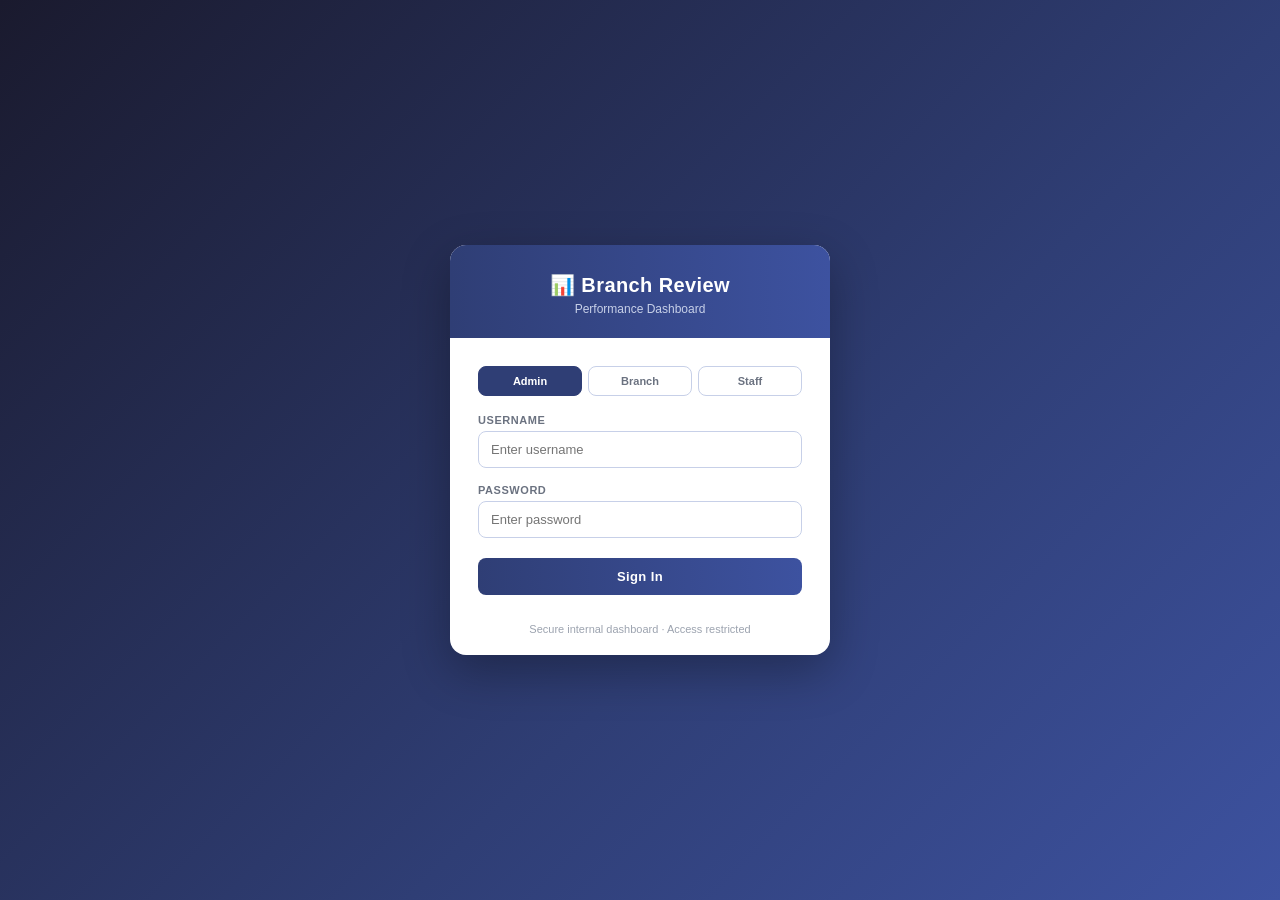
==== commit e45dd6e1: "Update index.html" ====
--- a/index.html
+++ b/index.html
@@ -26,7 +26,9 @@
     <select id="staffSel" style="display:none" onchange="render();closeTopbarMenu()"></select>
     <span id="userInfo"></span>
     <button class="tb-btn" onclick="openProfilePicker();closeTopbarMenu()">👤 Employee Profile</button>
+    <button class="tb-btn" id="reviewChecklistBtn" style="display:none" onclick="openReviewChecklist();closeTopbarMenu()">📝 Review Checklist</button>
     <button class="tb-btn" onclick="doExport();closeTopbarMenu()">↓ Export</button>
+    <a class="tb-btn" href="presentation.html" target="_blank" rel="noopener" style="text-decoration:none;display:inline-block">🖥️ Presentation Mode</a>
     <button class="tb-btn danger" onclick="doLogout()">Logout</button>
   </div>
 </div>
@@ -56,16 +58,20 @@
   </div>
 </div>
 
+<!-- ━━━ REVIEW CHECKLIST — dedicated overlay for the 21 tagged reviewers only.
+     Replaces the old fixed-bottom banner (was blocking content on mobile). ━━━ -->
+<div class="overlay" id="checklistOverlay" onclick="maybeCloseChecklist(event)">
+  <div class="modal" id="checklistModal">
+    <div class="modal-head">
+      <h3 id="checklistModalTitle">📝 Review Checklist</h3>
+      <button class="mclose" onclick="closeReviewChecklist()">×</button>
+    </div>
+    <div class="modal-body" id="checklistModalBody"></div>
+  </div>
+</div>
+
 
 <script src="script.js"></script>
 
-<!-- Staff reviewed bar — shown only for staff role -->
-<div id="reviewedBar">
-  <span style="font-size:13px;color:#fff;font-weight:500" id="reviewedMsg">
-    📌 Have you reviewed your performance for today?
-  </span>
-  <button id="reviewedBtn" onclick="markReviewed()">✓ Mark as Reviewed</button>
-</div>
-
 </body>
 </html>
--- a/style.css
+++ b/style.css
@@ -0,0 +1,891 @@
+    *, *::before, *::after { box-sizing: border-box; margin: 0; padding: 0; }
+
+    :root {
+      --bg:        #f0f2f8;
+      --surf:      #ffffff;
+      --surf2:     #f7f8fc;
+      --surf3:     #eef0f7;
+      --border:    rgba(60,80,160,0.13);
+      --border2:   rgba(60,80,160,0.22);
+      --navy:      #1e3a8a;
+      --navy2:     #2d4db0;
+      --navy3:     #3b5ec4;
+      --text:      #0f172a;
+      --text2:     #475569;
+      --text3:     #94a3b8;
+      --green:     #166534;
+      --green-l:   #dcfce7;
+      --green-b:   #86efac;
+      --amber:     #92400e;
+      --amber-l:   #fef3c7;
+      --amber-b:   #fcd34d;
+      --red:       #991b1b;
+      --red-l:     #fee2e2;
+      --red-b:     #fca5a5;
+      --blue:      #1e40af;
+      --blue-l:    #dbeafe;
+      --blue-b:    #93c5fd;
+      /* RD teal */
+      --teal:      #0f766e;
+      --teal-l:    #ccfbf1;
+      --teal-b:    #5eead4;
+      --r:         14px;
+      --r-sm:      9px;
+      --shadow:    0 1px 3px rgba(15,23,80,.07), 0 4px 16px rgba(15,23,80,.05);
+      --shadow-md: 0 4px 20px rgba(15,23,80,.13);
+    }
+
+    body {
+      font-family: 'Inter', system-ui, sans-serif;
+      background: var(--bg);
+      color: var(--text);
+      font-size: 13px;
+      line-height: 1.5;
+      min-height: 100vh;
+      -webkit-font-smoothing: antialiased;
+    }
+
+    /* ━━━ TOPBAR ━━━ */
+    .topbar {
+      background: var(--navy);
+      height: 54px;
+      padding: 0 20px;
+      display: flex;
+      align-items: center;
+      gap: 8px;
+      position: sticky;
+      top: 0;
+      z-index: 400;
+      box-shadow: 0 2px 12px rgba(15,23,80,.25);
+    }
+    .topbar h1 {
+      font-size: 15px;
+      font-weight: 700;
+      color: #fff;
+      flex: 1;
+      min-width: 0;
+      white-space: nowrap;
+      overflow: hidden;
+      text-overflow: ellipsis;
+      letter-spacing: -.01em;
+      display: flex;
+      align-items: center;
+      gap: 8px;
+    }
+    .topbar h1::before {
+      content: '';
+      display: inline-block;
+      width: 26px; height: 26px;
+      background: linear-gradient(135deg,#60a5fa,#818cf8);
+      border-radius: 7px;
+      flex-shrink: 0;
+    }
+    .topbar a.nav-link {
+      font-size: 12px;
+      font-family: inherit;
+      text-decoration: none;
+      padding: 6px 13px;
+      border-radius: 7px;
+      background: rgba(255,255,255,.10);
+      color: rgba(255,255,255,.88);
+      font-weight: 500;
+      transition: background .15s;
+      white-space: nowrap;
+      border: 1px solid rgba(255,255,255,.12);
+    }
+    .topbar a.nav-link:hover { background: rgba(255,255,255,.18); }
+    .topbar a.nav-link.admin-link {
+      background: rgba(251,191,36,.15);
+      color: #fbbf24;
+      border-color: rgba(251,191,36,.25);
+    }
+    select {
+      font-family: inherit;
+      font-size: 12px;
+      padding: 6px 10px;
+      border: 1px solid rgba(255,255,255,.18);
+      border-radius: 7px;
+      background: rgba(255,255,255,.10);
+      color: #fff;
+      cursor: pointer;
+      outline: none;
+    }
+    select option { background: #1e3a8a; color: #fff; }
+    .tb-btn {
+      font-family: inherit;
+      font-size: 12px;
+      padding: 6px 13px;
+      border: 1px solid rgba(255,255,255,.15);
+      border-radius: 7px;
+      background: rgba(255,255,255,.10);
+      color: rgba(255,255,255,.88);
+      cursor: pointer;
+      font-weight: 500;
+      transition: background .15s;
+      white-space: nowrap;
+    }
+    .tb-btn:hover { background: rgba(255,255,255,.18); }
+    .tb-btn.danger {
+      background: rgba(239,68,68,.15);
+      border-color: rgba(239,68,68,.25);
+      color: #fca5a5;
+    }
+    .tb-btn.danger:hover { background: rgba(239,68,68,.25); }
+    #userInfo { font-size: 11px; color: rgba(255,255,255,.4); white-space: nowrap; flex-shrink: 0; }
+    .topbar-controls { display: contents; }
+    .tb-hamburger { display: none; }
+
+    /* ━━━ LAYOUT ━━━ */
+    .main {
+      padding: 16px 18px;
+      display: flex;
+      flex-direction: column;
+      gap: 14px;
+      max-width: 1440px;
+      margin: 0 auto;
+    }
+
+    /* ━━━ BASE CARD ━━━ */
+    .card {
+      background: var(--surf);
+      border: 1px solid var(--border);
+      border-radius: var(--r);
+      overflow: hidden;
+      box-shadow: var(--shadow);
+    }
+
+    /* ━━━ CARD HEADER ━━━ */
+    .card-head {
+      padding: 12px 18px;
+      border-bottom: 1px solid var(--border);
+      display: flex;
+      align-items: center;
+      justify-content: space-between;
+      flex-wrap: wrap;
+      gap: 6px;
+      background: var(--navy);
+    }
+    .card-head h2 {
+      font-size: 13px;
+      font-weight: 600;
+      color: #fff;
+      letter-spacing: -.01em;
+    }
+    .card-head .ch-sub {
+      font-size: 11px;
+      color: rgba(255,255,255,.45);
+    }
+
+    /* ━━━ MONTH ROW ━━━ */
+    .months-row {
+      display: flex;
+      flex-wrap: wrap;
+      gap: 5px;
+      padding: 11px 16px;
+      border-bottom: 1px solid var(--border);
+      align-items: center;
+      background: var(--surf2);
+    }
+    .months-lbl {
+      font-size: 10px;
+      font-weight: 600;
+      letter-spacing: .08em;
+      text-transform: uppercase;
+      color: var(--text3);
+      margin-right: 4px;
+      flex-shrink: 0;
+    }
+    .chip {
+      display: inline-block;
+      padding: 4px 11px;
+      border-radius: 20px;
+      background: var(--surf);
+      border: 1px solid var(--border2);
+      font-size: 11px;
+      cursor: pointer;
+      color: var(--text2);
+      font-weight: 500;
+      transition: all .14s;
+      user-select: none;
+    }
+    .chip.on {
+      background: var(--navy);
+      color: #fff;
+      border-color: var(--navy);
+      font-weight: 600;
+    }
+    .chip:hover:not(.on) { background: var(--surf3); border-color: var(--navy3); color: var(--navy); }
+    .chip-action {
+      font-family: inherit;
+      font-size: 10px;
+      padding: 4px 10px;
+      border-radius: 20px;
+      background: transparent;
+      border: 1px solid var(--border2);
+      color: var(--text3);
+      cursor: pointer;
+      transition: all .14s;
+    }
+    .chip-action:hover { background: var(--surf3); color: var(--text2); border-color: var(--border2); }
+
+    /* ━━━ KPI METRICS ROW ━━━ */
+    .metrics-row {
+      display: grid;
+      grid-template-columns: repeat(auto-fit, minmax(140px, 1fr));
+      gap: 12px;
+      padding: 14px 16px;
+      background: var(--surf2);
+      border-bottom: 1px solid var(--border);
+    }
+    .mc {
+      background: var(--surf);
+      border-radius: var(--r-sm);
+      padding: 13px 15px;
+      border: 1px solid var(--border);
+      position: relative;
+      overflow: hidden;
+      transition: box-shadow .18s;
+    }
+    .mc:hover { box-shadow: var(--shadow-md); }
+    .mc::after {
+      content: '';
+      position: absolute;
+      left: 0; top: 0; bottom: 0;
+      width: 3px;
+      background: linear-gradient(180deg, #60a5fa, #818cf8);
+      border-radius: 3px 0 0 3px;
+    }
+    .mc.mc-green::after { background: linear-gradient(180deg,#4ade80,#22c55e); }
+    .mc.mc-red::after   { background: linear-gradient(180deg,#f87171,#ef4444); }
+    .mc.mc-amber::after { background: linear-gradient(180deg,#fbbf24,#f59e0b); }
+    .mc.mc-rddue { background: #fef2f2; }
+    .mc.mc-rddue::after { background: linear-gradient(180deg,#f87171,#b91c1c); }
+    .mc.mc-rddue:hover { box-shadow: 0 2px 10px rgba(220,38,38,.18); }
+    .mc.mc-closing { background: #eef2ff; }
+    .mc.mc-closing::after { background: linear-gradient(180deg,#818cf8,#4338ca); }
+    .mc.mc-closing:hover { box-shadow: 0 2px 10px rgba(67,56,202,.18); }
+    .ml { font-size: 10px; color: var(--text3); margin-bottom: 5px; text-transform: uppercase; letter-spacing: .07em; font-weight: 600; }
+    .mv { font-size: 22px; font-weight: 700; line-height: 1.1; font-variant-numeric: tabular-nums; }
+    .ms { font-size: 10px; color: var(--text3); margin-top: 3px; }
+
+    /* ━━━ TABLES ━━━ */
+    table { width: 100%; border-collapse: collapse; font-size: 12px; }
+    thead th {
+      background: var(--surf2);
+      color: var(--text3);
+      padding: 9px 13px;
+      text-align: left;
+      font-weight: 600;
+      font-size: 10px;
+      letter-spacing: .07em;
+      text-transform: uppercase;
+      border-bottom: 1px solid var(--border);
+      white-space: nowrap;
+    }
+    td {
+      padding: 9px 13px;
+      border-bottom: 1px solid var(--border);
+      vertical-align: middle;
+    }
+    tr:last-child td { border-bottom: none; }
+    tbody tr:hover td { background: var(--surf2); }
+
+    /* staff card layout — flex-based rows, no tables */
+
+    /* ━━━ PROGRESS BAR ━━━ */
+    .bar-wrap { display: flex; align-items: center; gap: 7px; }
+    .bar-bg {
+      flex: 1;
+      height: 6px;
+      border-radius: 3px;
+      background: var(--surf3);
+      overflow: hidden;
+      min-width: 50px;
+    }
+    .bar-fill { height: 100%; border-radius: 3px; transition: width .4s ease; }
+
+    /* ━━━ BADGES ━━━ */
+    .badge {
+      font-size: 10px;
+      padding: 2px 8px;
+      border-radius: 20px;
+      font-weight: 600;
+      white-space: nowrap;
+      letter-spacing: .02em;
+      display: inline-block;
+    }
+    .bg { background: var(--red-l);   color: var(--red);   border: 1px solid var(--red-b); }
+    .ba { background: var(--amber-l); color: var(--amber); border: 1px solid var(--amber-b); }
+    .bn { background: var(--green-l); color: var(--green); border: 1px solid var(--green-b); }
+    .bb { background: var(--blue-l);  color: var(--blue);  border: 1px solid var(--blue-b); }
+
+    /* ━━━ TABS ━━━ */
+    .tab-row {
+      display: flex;
+      border-bottom: 1px solid var(--border);
+      overflow-x: auto;
+      background: var(--surf2);
+      scrollbar-width: none;
+    }
+    .tab-row::-webkit-scrollbar { display: none; }
+    .tab {
+      padding: 12px 18px;
+      font-size: 12px;
+      cursor: pointer;
+      border-bottom: 2px solid transparent;
+      color: var(--text3);
+      white-space: nowrap;
+      flex-shrink: 0;
+      font-weight: 500;
+      transition: all .14s;
+    }
+    .tab.on { border-bottom-color: var(--navy); color: var(--navy); background: var(--surf); font-weight: 600; }
+    .tab:hover:not(.on) { background: var(--surf3); color: var(--text2); }
+    .tp { display: none; }
+    .tp.on { display: block; }
+
+    /* ━━━ STAFF GRID ━━━ */
+    .staff-grid {
+      display: flex;
+      flex-direction: column;
+      gap: 16px;
+      padding: 20px;
+    }
+
+    /* ━━━ STAFF CARD — same horizontal "card + table" style as Branch Snapshot ━━━ */
+    .sc { margin: 0; }
+    .sc .card-head h2 { display: flex; align-items: center; gap: 8px; }
+    .sc .doj-tag { font-size: 11px; font-weight: 400; color: rgba(255,255,255,.55); }
+    .sc .doj-yrs {
+      color: #93c5fd; font-weight: 700;
+      background: rgba(147,197,253,.14); padding: 1px 6px; border-radius: 20px;
+    }
+    .sc .ch-sub b { color: #fff; font-weight: 700; }
+
+    .avatar {
+      width: 46px; height: 46px;
+      border-radius: 14px;
+      background: rgba(255,255,255,.15);
+      border: 2px solid rgba(255,255,255,.25);
+      display: flex;
+      align-items: center;
+      justify-content: center;
+      font-size: 15px;
+      font-weight: 800;
+      color: #fff;
+      flex-shrink: 0;
+      letter-spacing: .04em;
+      box-shadow: 0 4px 12px rgba(0,0,0,.22), inset 0 1px 0 rgba(255,255,255,.18);
+    }
+    .prod-dot {
+      width: 9px; height: 9px;
+      border-radius: 50%;
+      flex-shrink: 0;
+      display: inline-block;
+    }
+    .prod-name { font-weight: 600; }
+
+    .stf-ach { cursor: pointer; font-weight: 700; }
+    .stf-ach:hover { text-decoration: underline; text-underline-offset: 3px; text-decoration-color: rgba(59,130,246,.5); }
+    .stf-pill {
+      display: inline-block;
+      font-size: 11px; font-weight: 800;
+      padding: 2px 9px;
+      border-radius: 20px;
+    }
+    .stf-out {
+      cursor: pointer;
+      color: var(--navy2);
+      font-weight: 600;
+    }
+    .stf-out:hover { text-decoration: underline; text-underline-offset: 3px; }
+    .stf-sub { font-size: 10px; color: var(--text3); }
+    .stf-mu { color: var(--text3); font-style: italic; }
+    .sc-out-chevron { font-size: 11px; color: #b91c1c; opacity: .55; margin-left: 4px; }
+
+    /* ━━━ RANKINGS ━━━ */
+    .rank-row {
+      display: flex;
+      align-items: center;
+      gap: 10px;
+      padding: 10px 16px;
+      border-bottom: 1px solid var(--border);
+      font-size: 12px;
+      background: var(--surf);
+      transition: background .13s;
+    }
+    .rank-row:last-child { border-bottom: none; }
+    .rank-row:hover { background: var(--surf2); }
+    .rnum {
+      width: 26px; height: 26px;
+      border-radius: 50%;
+      background: var(--surf3);
+      display: flex;
+      align-items: center;
+      justify-content: center;
+      font-size: 10px;
+      font-weight: 700;
+      flex-shrink: 0;
+      border: 1px solid var(--border2);
+      color: var(--navy2);
+    }
+    .rnum.gold   { background: #fef3c7; color: #92400e; border-color: #fcd34d; }
+    .rnum.silver { background: #f1f5f9; color: #64748b; border-color: #cbd5e1; }
+    .rnum.bronze { background: #fef0e6; color: #9a3412; border-color: #fdba74; }
+
+    /* ━━━ SECTION DIVIDERS ━━━ */
+    .sec-label {
+      font-size: 10px;
+      font-weight: 700;
+      letter-spacing: .09em;
+      color: var(--text3);
+      padding: 8px 16px;
+      text-transform: uppercase;
+      background: var(--surf2);
+      border-top: 1px solid var(--border);
+      border-bottom: 1px solid var(--border);
+      display: flex;
+      align-items: center;
+      gap: 7px;
+    }
+    .sec-dot {
+      width: 6px; height: 6px;
+      border-radius: 50%;
+      flex-shrink: 0;
+    }
+
+    /* ━━━ CORRECTIVE ACTION CARDS ━━━ */
+    .ca-grid {
+      display: grid;
+      grid-template-columns: repeat(auto-fill, minmax(275px, 1fr));
+      gap: 12px;
+      padding: 14px;
+    }
+    .ca-card {
+      border-radius: var(--r);
+      overflow: hidden;
+      border: 1px solid #e4e4e4;
+      box-shadow: var(--shadow);
+      transition: box-shadow .2s;
+    }
+    .ca-card:hover { box-shadow: var(--shadow-md); }
+    .ca-head {
+      padding: 10px 14px;
+      font-size: 12px;
+      font-weight: 600;
+      border-bottom: 1px solid rgba(0,0,0,.09);
+      display: flex;
+      align-items: center;
+      justify-content: space-between;
+    }
+    .ca-body { padding: 12px 14px; background: var(--surf); font-size: 12px; color: var(--text2); }
+    .ca-stats {
+      display: flex;
+      gap: 12px;
+      margin-bottom: 10px;
+      font-size: 11px;
+      flex-wrap: wrap;
+      padding-bottom: 8px;
+      border-bottom: 1px solid var(--border);
+    }
+    .step {
+      display: flex;
+      gap: 8px;
+      align-items: flex-start;
+      margin-bottom: 7px;
+      padding-bottom: 7px;
+      border-bottom: 1px dashed var(--border);
+    }
+    .step:last-child { margin-bottom: 0; padding-bottom: 0; border-bottom: none; }
+    .snum {
+      width: 20px; height: 20px;
+      border-radius: 50%;
+      background: var(--navy);
+      color: #fff;
+      display: flex;
+      align-items: center;
+      justify-content: center;
+      font-size: 9px;
+      font-weight: 700;
+      flex-shrink: 0;
+      margin-top: 1px;
+    }
+
+    /* ━━━ TREND ━━━ */
+    .trend-up { color: var(--green); font-weight: 700; }
+    .trend-dn { color: var(--red);   font-weight: 700; }
+
+    /* ━━━ EMPTY / SPINNER ━━━ */
+    .empty   { padding: 40px; text-align: center; color: var(--text3); font-size: 13px; }
+    .spinner { padding: 50px; text-align: center; color: var(--text3); font-size: 14px; }
+
+    /* ━━━ MODAL ━━━ */
+    .overlay {
+      display: none;
+      position: fixed;
+      inset: 0;
+      background: rgba(10,16,60,.55);
+      z-index: 500;
+      align-items: center;
+      justify-content: center;
+      padding: 16px;
+      backdrop-filter: blur(4px);
+    }
+    .overlay.open { display: flex; }
+    .modal {
+      background: var(--surf);
+      border-radius: var(--r);
+      width: 460px;
+      max-width: 100%;
+      max-height: 88vh;
+      overflow-y: auto;
+      border: 1px solid var(--border);
+      box-shadow: 0 24px 64px rgba(15,23,80,.28);
+    }
+    .modal-head {
+      padding: 13px 16px;
+      border-bottom: 1px solid var(--border);
+      display: flex;
+      align-items: center;
+      justify-content: space-between;
+      background: var(--navy);
+      border-radius: var(--r) var(--r) 0 0;
+    }
+    .modal-head h3 { font-size: 13px; font-weight: 600; color: #fff; }
+    .mclose {
+      background: rgba(255,255,255,.12);
+      border: none;
+      width: 26px; height: 26px;
+      border-radius: 50%;
+      color: rgba(255,255,255,.7);
+      cursor: pointer;
+      font-size: 16px;
+      line-height: 1;
+      display: flex;
+      align-items: center;
+      justify-content: center;
+      transition: background .14s;
+    }
+    .mclose:hover { background: rgba(255,255,255,.22); color: #fff; }
+    .modal-body { padding: 16px 18px; }
+    .modal.wide { width: 640px; }
+
+    /* ━━━ MODAL OUTSTANDING BLOCK ━━━ */
+    .out-block {
+      margin-top: 12px;
+      padding: 11px 14px;
+      border-radius: var(--r-sm);
+      display: flex;
+      align-items: center;
+      gap: 12px;
+      border: 1px solid;
+    }
+    .out-block.inv { background: #eff6ff; border-color: #bfdbfe; }
+    .out-block.gl  { background: #fffbeb; border-color: #fde68a; }
+    .out-block.rd  { background: #f0fdfa; border-color: #99f6e4; }
+    .out-icon {
+      width: 34px; height: 34px;
+      border-radius: 9px;
+      display: flex;
+      align-items: center;
+      justify-content: center;
+      font-size: 17px;
+      flex-shrink: 0;
+    }
+    .inv .out-icon { background: #dbeafe; }
+    .gl  .out-icon { background: #fef3c7; }
+    .rd  .out-icon { background: #ccfbf1; }
+    .out-lbl  { font-size: 10px; font-weight: 600; text-transform: uppercase; letter-spacing: .07em; margin-bottom: 2px; }
+    .inv .out-lbl { color: #1e40af; }
+    .gl  .out-lbl { color: #92400e; }
+    .rd  .out-lbl { color: #0f766e; }
+    .out-val  { font-size: 17px; font-weight: 700; }
+    .inv .out-val { color: #1e40af; }
+    .gl  .out-val  { color: #92400e; }
+    .rd  .out-val  { color: #0f766e; }
+    .out-block.rddue { background: #fef2f2; border-color: #fecaca; }
+    .rddue .out-icon { background: #fee2e2; }
+    .rddue .out-lbl  { color: #b91c1c; }
+    .rddue .out-val  { color: #b91c1c; }
+    .out-block .out-sub { font-size: 11px; color: #7f1d1d; opacity: .8; margin-top: 3px; }
+    .out-block.closing { background: #eef2ff; border-color: #c7d2fe; }
+    .closing .out-icon { background: #e0e7ff; }
+    .closing .out-lbl  { color: #4338ca; }
+    .closing .out-val  { color: #4338ca; }
+    .out-block.closing .out-sub { color: #3730a3; opacity: .85; }
+
+    /* ━━━ REVIEWED BAR ━━━ */
+    #reviewedBar {
+      display: none;
+      position: fixed;
+      bottom: 0; left: 0; right: 0;
+      z-index: 300;
+      background: var(--navy);
+      padding: 11px 18px;
+      flex-direction: row;
+      align-items: center;
+      justify-content: space-between;
+      box-shadow: 0 -3px 14px rgba(15,23,80,.22);
+      flex-wrap: wrap;
+      gap: 8px;
+      border-top: 1px solid rgba(255,255,255,.1);
+    }
+    #reviewedBtn {
+      padding: 8px 20px;
+      background: #22c55e;
+      color: #fff;
+      border: none;
+      border-radius: 8px;
+      font-size: 12px;
+      font-weight: 600;
+      cursor: pointer;
+      font-family: inherit;
+      transition: opacity .15s;
+    }
+    #reviewedBtn:hover { opacity: .88; }
+
+    /* ━━━ RESPONSIVE ━━━ */
+    @media (max-width: 640px) {
+      .topbar { padding: 0 12px; height: 50px; gap: 7px; }
+      .topbar h1 { font-size: 13px; }
+      .main { padding: 10px 10px; gap: 10px; }
+      .metrics-row { grid-template-columns: 1fr 1fr; gap: 9px; padding: 11px 13px; }
+      .staff-grid { padding: 10px; gap: 12px; }
+      .ca-grid { grid-template-columns: 1fr; padding: 10px; }
+      .tab { padding: 10px 13px; font-size: 11px; }
+      .sc table { font-size: 11px; }
+      .sc thead th, .sc td { padding: 7px 8px; }
+      .sc .avatar { width: 24px; height: 24px; font-size: 10px; }
+      .card-head h2 { font-size: 12px; }
+    }
+
+    /* ━━━ MOBILE TOPBAR MENU — collapses selects/links/buttons into a
+       dropdown behind a hamburger, instead of cramming/wrapping in one row ━━━ */
+    @media (max-width: 768px) {
+      .tb-hamburger {
+        display: flex; align-items: center; justify-content: center;
+        width: 34px; height: 34px; flex-shrink: 0;
+        border: 1px solid rgba(255,255,255,.18);
+        border-radius: 7px;
+        background: rgba(255,255,255,.10);
+        color: #fff; font-size: 17px; line-height: 1;
+        cursor: pointer;
+      }
+      .tb-hamburger:hover { background: rgba(255,255,255,.18); }
+      .tb-hamburger.open { background: rgba(255,255,255,.22); }
+
+      .topbar-controls {
+        display: none;
+        position: fixed;
+        top: 50px; left: 0; right: 0;
+        background: var(--navy);
+        flex-direction: column;
+        align-items: stretch;
+        gap: 9px;
+        padding: 14px 14px 20px;
+        max-height: calc(100vh - 50px);
+        overflow-y: auto;
+        box-shadow: 0 10px 24px rgba(15,23,80,.4);
+        z-index: 399;
+        -webkit-overflow-scrolling: touch;
+      }
+      .topbar-controls.open { display: flex; }
+      .topbar-controls .nav-link,
+      .topbar-controls select,
+      .topbar-controls .tb-btn {
+        width: 100%;
+        box-sizing: border-box;
+        text-align: center;
+        padding: 11px 14px;
+        font-size: 13px;
+      }
+      .topbar-controls #adminReportLink { display: block; }
+      .topbar-controls #adminReportLink .nav-link { display: block; margin-bottom: 9px; }
+      .topbar-controls #adminReportLink .nav-link:last-child { margin-bottom: 0; }
+      .topbar-controls #userInfo {
+        text-align: center; padding: 4px 0 2px;
+        border-top: 1px solid rgba(255,255,255,.12);
+        margin-top: 3px; padding-top: 10px;
+      }
+    }
+
+    /* ━━━━━━━━━━━━━━━━━━━━━━━━━━━━━━━━━━━━━━━━━━━━━━━━━━━━━━━
+       EMPLOYEE PROFILE — additive only, does not alter any
+       existing rule above. Uses its own overlay/modal ids.
+       Full-screen popup, figures only — no bars/graphs.
+    ━━━━━━━━━━━━━━━━━━━━━━━━━━━━━━━━━━━━━━━━━━━━━━━━━━━━━━━ */
+    #profOverlay { padding: 0; }
+    .modal-full {
+      width: 100vw; height: 100vh;
+      max-width: 100vw; max-height: 100vh;
+      border-radius: 0;
+      display: flex; flex-direction: column;
+    }
+    .modal-full .modal-head { border-radius: 0; flex-shrink: 0; }
+    .modal-full .modal-body { flex: 1; overflow-y: auto; padding: 20px 22px 40px; }
+    .prof-scroll-inner { max-width: 900px; margin: 0 auto; }
+
+    .prof-search {
+      width: 100%;
+      padding: 10px 12px;
+      border-radius: var(--r-sm);
+      border: 1px solid var(--border2);
+      font-size: 13px;
+      font-family: inherit;
+      background: var(--surf2);
+      color: var(--text);
+    }
+    .prof-search:focus { outline: none; border-color: var(--navy3); }
+    .prof-pick-row {
+      display: flex; align-items: center; gap: 10px;
+      padding: 10px 8px;
+      border-radius: var(--r-sm);
+      cursor: pointer;
+      transition: background .12s;
+      max-width: 560px;
+    }
+    .prof-pick-row:hover { background: var(--surf3); }
+    .prof-pick-row + .prof-pick-row { border-top: 1px solid var(--border); }
+
+    .prof-back {
+      display: inline-block;
+      font-size: 12px;
+      font-weight: 600;
+      color: var(--navy3);
+      cursor: pointer;
+      margin-bottom: 14px;
+    }
+    .prof-back:hover { text-decoration: underline; }
+
+    .prof-head {
+      display: flex; align-items: center; gap: 16px;
+      padding-bottom: 16px;
+      border-bottom: 1px solid var(--border);
+      margin-bottom: 16px;
+      flex-wrap: wrap;
+    }
+    .prof-name { font-size: 19px; font-weight: 700; color: var(--text); }
+    .prof-meta-grid {
+      display: flex; flex-wrap: wrap; gap: 4px 22px;
+      margin-top: 6px;
+    }
+    .prof-meta-item { font-size: 12px; color: var(--text2); }
+    .prof-meta-item b { color: var(--text); font-weight: 600; }
+    .prof-rank-pill { font-size: 24px; font-weight: 800; line-height: 1; }
+
+    .prof-stats-grid {
+      display: grid; grid-template-columns: repeat(3,1fr); gap: 10px;
+      margin-bottom: 4px;
+    }
+    .prof-stat {
+      background: var(--surf2);
+      border: 1px solid var(--border);
+      border-radius: var(--r-sm);
+      padding: 10px;
+      text-align: center;
+    }
+    .prof-stat-v { font-size: 15px; font-weight: 700; color: var(--text); }
+    .prof-stat-l { font-size: 10px; color: var(--text3); margin-top: 3px; font-weight: 500; }
+
+    .prof-insight-box {
+      background: var(--surf2);
+      border: 1px solid var(--border);
+      border-radius: var(--r-sm);
+      padding: 4px 12px;
+    }
+    .prof-insight-row {
+      padding: 8px 0;
+      font-size: 12.5px;
+      color: var(--text2);
+      line-height: 1.5;
+    }
+    .prof-insight-row + .prof-insight-row { border-top: 1px dashed var(--border); }
+    .prof-insight-row b { color: var(--text); }
+
+    /* ── Outstanding summary cards (figures only) ── */
+    .prof-outstanding-grid {
+      display: grid; grid-template-columns: repeat(auto-fit,minmax(160px,1fr)); gap: 10px;
+    }
+    .prof-out-card {
+      background: var(--surf2);
+      border: 1px solid var(--border);
+      border-radius: var(--r-sm);
+      padding: 10px 12px;
+    }
+    .prof-out-card .lbl { font-size: 10px; text-transform: uppercase; color: var(--text3); font-weight: 600; letter-spacing: .05em; }
+    .prof-out-card .val { font-size: 16px; font-weight: 700; color: var(--text); margin-top: 3px; }
+    .prof-out-card .sub { font-size: 10.5px; color: var(--text3); margin-top: 2px; }
+    .prof-out-card.due, .prof-out-card.closing { cursor: pointer; }
+    .prof-out-card.due:hover, .prof-out-card.closing:hover { border-color: var(--border2); }
+
+    /* ── Per-product detail block ── */
+    .prof-detail-block {
+      border: 1px solid var(--border);
+      border-radius: var(--r-sm);
+      margin-bottom: 16px;
+      overflow: hidden;
+    }
+    .prof-detail-head {
+      background: var(--surf2);
+      padding: 10px 14px;
+      font-weight: 700;
+      font-size: 13px;
+      display: flex; align-items: center; gap: 8px;
+      border-bottom: 1px solid var(--border);
+    }
+    .prof-detail-body { padding: 14px; }
+    .prof-subhead {
+      font-size: 10.5px; font-weight: 700; text-transform: uppercase; letter-spacing: .06em;
+      color: var(--text3); margin: 14px 0 8px;
+    }
+    .prof-subhead:first-child { margin-top: 0; }
+
+    .prof-figure-table { width: 100%; border-collapse: collapse; font-size: 12px; }
+    .prof-figure-table th {
+      text-align: right; padding: 6px 8px; font-size: 10px; text-transform: uppercase;
+      letter-spacing: .04em; color: var(--text3); border-bottom: 1px solid var(--border2);
+    }
+    .prof-figure-table th:first-child { text-align: left; }
+    .prof-figure-table td { padding: 7px 8px; text-align: right; border-bottom: 1px solid var(--border); }
+    .prof-figure-table td:first-child { text-align: left; font-weight: 600; }
+    .prof-figure-table tr:last-child td { border-bottom: none; }
+    .prof-figure-table tr.total-row td { font-weight: 700; background: var(--surf2); }
+    .prof-gap-pos { color: var(--green); font-weight: 700; }
+    .prof-gap-neg { color: var(--red); font-weight: 700; }
+    .prof-gap-neu { color: var(--text2); font-weight: 700; }
+
+    @media (max-width: 640px) {
+      .modal-full .modal-body { padding: 14px 12px 32px; }
+      .prof-stats-grid { grid-template-columns: 1fr 1fr; }
+      .prof-figure-table { font-size: 11px; }
+      .prof-figure-table th, .prof-figure-table td { padding: 5px 5px; }
+    }
+
+    /* ━━━ COMMITMENTS tab ━━━ */
+    .commit-tab-btn { font-size: 12px; font-weight: 600; padding: 6px 12px; border-radius: 999px; border: 1px solid rgba(255,255,255,.3); background: rgba(255,255,255,.12); color: #fff; cursor: pointer; white-space: nowrap; }
+    .commit-tab-btn:hover { background: rgba(255,255,255,.22); }
+    .commit-table { width: 100%; border-collapse: collapse; table-layout: fixed; }
+    .commit-table th { text-align: left; font-size: 10.5px; font-weight: 700; text-transform: uppercase; letter-spacing: .04em; color: var(--text3); padding: 6px 8px; border-bottom: 1px solid var(--border); }
+    .commit-table td { padding: 8px; font-size: 12.5px; border-bottom: 1px solid var(--border); vertical-align: top; word-break: break-word; }
+    .commit-table col.c-staff   { width: 22%; }
+    .commit-table col.c-month   { width: 12%; }
+    .commit-table col.c-product { width: 18%; }
+    .commit-table col.c-num     { width: 16%; }
+    .commit-editor { margin-top: 14px; padding: 14px; border: 1.5px solid #c7d2fe; border-radius: var(--r-sm); background: #eef2ff; }
+    .commit-editor-title { font-size: 12.5px; font-weight: 700; color: var(--accent, #4338ca); text-transform: uppercase; letter-spacing: .04em; margin-bottom: 4px; }
+    .commit-editor-hint { font-size: 11.5px; color: var(--text3); margin-bottom: 10px; }
+    .commit-staff-label { display: block; font-size: 11px; font-weight: 600; color: #374151; margin-bottom: 5px; }
+    .commit-staff-select {
+      width: 100%; padding: 9px 32px 9px 10px; border: 1.5px solid #a5b4fc; border-radius: 7px;
+      font-size: 13px; font-weight: 600; color: var(--ink, #1e293b); background-color: #fff;
+      appearance: none; -webkit-appearance: none;
+      background-image: url("data:image/svg+xml;utf8,<svg xmlns='http://www.w3.org/2000/svg' viewBox='0 0 20 20' fill='%234338ca'><path fill-rule='evenodd' d='M5.23 7.21a.75.75 0 011.06.02L10 11.168l3.71-3.938a.75.75 0 111.08 1.04l-4.25 4.5a.75.75 0 01-1.08 0l-4.25-4.5a.75.75 0 01.02-1.06z' clip-rule='evenodd'/></svg>");
+      background-repeat: no-repeat; background-position: right 10px center; background-size: 16px;
+      cursor: pointer; margin-bottom: 10px;
+    }
+    .commit-staff-select:focus { outline: none; border-color: var(--accent, #4338ca); box-shadow: 0 0 0 3px rgba(67,56,202,.15); }
+    .commit-form-row { display: grid; grid-template-columns: 1fr 110px; gap: 8px; align-items: center; padding: 6px 0; border-bottom: 1px solid var(--border); }
+    .commit-form-row input[type=number] { width: 100%; padding: 5px 7px; border: 1px solid var(--border); border-radius: 6px; font-size: 12.5px; }
+    .commit-remarks { width: 100%; margin-top: 8px; padding: 7px 8px; border: 1px solid var(--border); border-radius: 6px; font-size: 12.5px; font-family: inherit; resize: vertical; min-height: 50px; }
+    .commit-save-btn { margin-top: 10px; padding: 7px 16px; border: none; border-radius: 6px; background: var(--accent, #4338ca); color: #fff; font-weight: 600; font-size: 12.5px; cursor: pointer; }
+    .commit-save-btn:disabled { opacity: .6; cursor: default; }
